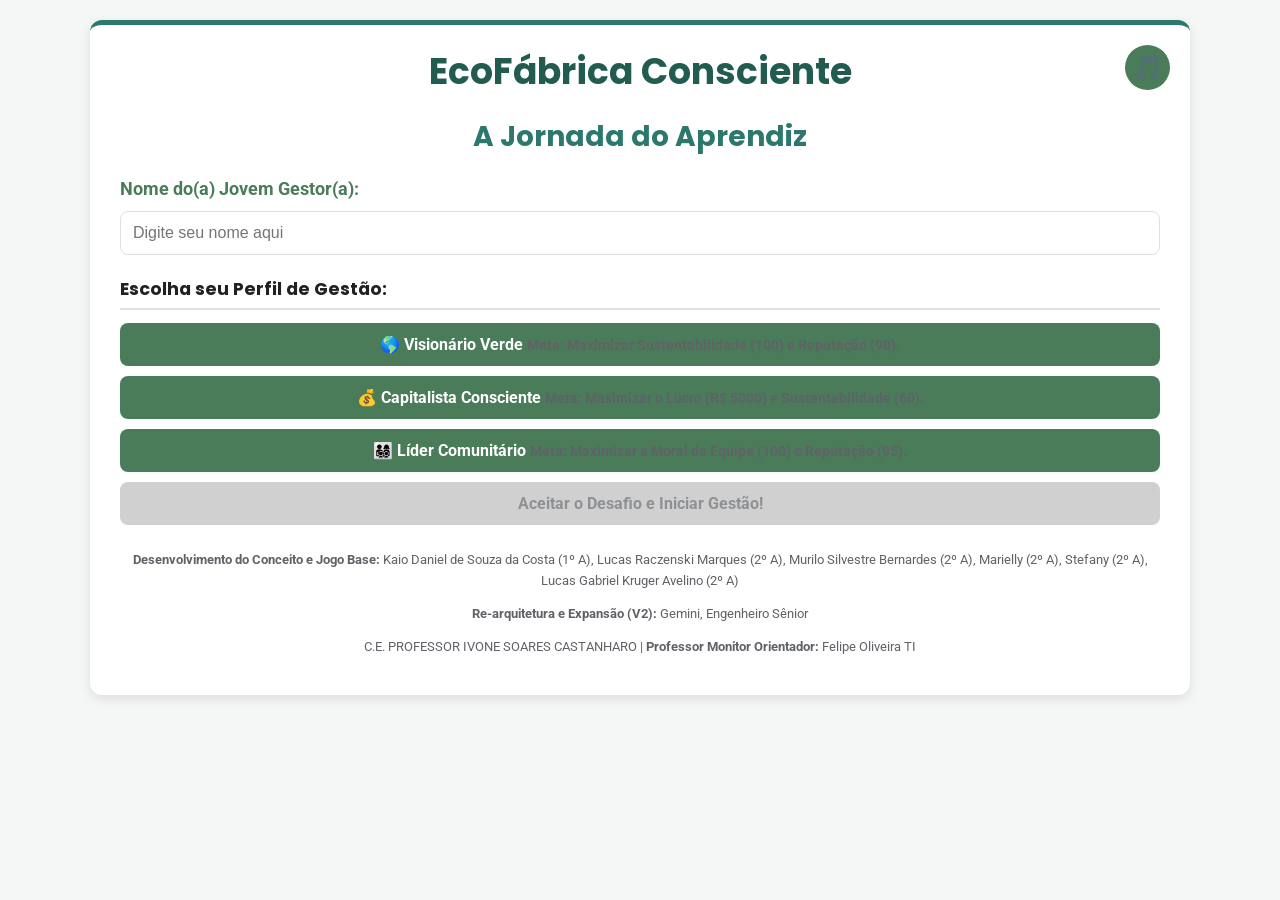
==== index.html @ dd172a84 "Update and rename kaiox.html to index.html" ====
<!DOCTYPE html>
<html lang="pt-BR">
<head>
    <meta charset="UTF-8">
    <meta name="viewport" content="width=device-width, initial-scale=1.0">
    <title>EcoFábrica Consciente - A Jornada do Aprendiz</title>
    
    <link href="https://fonts.googleapis.com/css2?family=Roboto:wght@400;700&family=Poppins:wght@600&display=swap" rel="stylesheet">

    <style>
        /* ==========================================================================
           VIRTUAL FILE: /css/core/_variables.css
           DESCRIÇÃO: Define todos os tokens de design (cores, fontes, etc.)
           ========================================================================== */
        :root {
            /* PROFESSOR SABIÁ: 
                Variáveis CSS (ou "Custom Properties") são nosso "painel de controle" de design.
                Se quisermos mudar o verde principal do site, mudamos APENAS aqui
                em '--color-primary' e... pronto! Mágica, não?
            */
            
            /* Paleta de Cores Principal */
            --color-primary-dark: #225c51;
            --color-primary: #2c786c;
            --color-primary-light: #4a7c59;
            --color-primary-extralight: #e8f5e9; /* Verde bem claro para fundos */

            /* Paleta de Feedback */
            --color-success: #4caf50;
            --color-warning: #ff9800;
            --color-danger: #f44336;
            --color-info: #2196f3;

            /* Paleta Neutra (Texto e Fundos) */
            --color-text-primary: #212121;
            --color-text-secondary: #5f6368;
            --color-text-light: #ffffff;
            --color-border: #e0e0e0;
            --color-disabled: #bdbdbd;
            --color-background-main: #f4f7f6; /* Fundo principal da página */
            --color-background-container: #ffffff; /* Fundo dos "cards" */
            --color-background-modal: rgba(0, 0, 0, 0.6);
            --color-background-mentor: #fffbeb; /* Fundo da caixa do Professor Sabiá */

            /* Tipografia */
            --font-family-body: 'Roboto', 'Segoe UI', Tahoma, Geneva, Verdana, sans-serif;
            --font-family-heading: 'Poppins', sans-serif;
            --font-size-base: 16px;
            --line-height-base: 1.6;

            /* Outras Variáveis */
            --border-radius-small: 4px;
            --border-radius-medium: 8px;
            --border-radius-large: 12px;
            --shadow-light: 0 2px 4px rgba(0,0,0,0.05);
            --shadow-medium: 0 4px 12px rgba(0,0,0,0.1);
            --shadow-heavy: 0 8px 24px rgba(0,0,0,0.15);
            --transition-speed: 0.2s ease-in-out;
        }

        /* ==========================================================================
           VIRTUAL FILE: /css/core/_reset.css
           DESCRIÇÃO: Normaliza os estilos padrões do navegador.
           ========================================================================== */
        *,
        *::before,
        *::after {
            box-sizing: border-box; 
            /* PROFESSOR SABIÁ: 
                'box-sizing: border-box' é OBRIGATÓRIO hoje em dia.
                Ele faz com que o 'padding' e a 'border' sejam incluídos
                na largura (width) e altura (height) total do elemento.
                Isso torna os cálculos de layout MIL VEZES mais fáceis.
            */
        }
        
        html {
            font-size: var(--font-size-base);
            scroll-behavior: smooth;
        }

        body {
            font-family: var(--font-family-body);
            line-height: var(--line-height-base);
            color: var(--color-text-primary);
            background-color: var(--color-background-main);
            margin: 0;
            padding: 20px;
            display: flex;
            flex-direction: column;
            align-items: center;
            min-height: 100vh;
        }

        /* ==========================================================================
           VIRTUAL FILE: /css/core/_typography.css
           DESCRIÇÃO: Estilos base de texto
           ========================================================================== */
        h1, h2, h3, h4, h5, h6 {
            font-family: var(--font-family-heading);
            color: var(--color-primary-dark);
            margin: 0 0 0.75em 0;
            line-height: 1.2;
        }
        h1 { font-size: 2.25rem; }
        h2 { font-size: 1.75rem; color: var(--color-primary); }
        h3 { font-size: 1.25rem; color: var(--color-primary-light); }
        h4 { 
            font-size: 1.1rem; 
            color: var(--color-text-primary);
            border-bottom: 2px solid var(--color-border);
            padding-bottom: 8px;
            margin-top: 24px;
            text-align: left;
        }
        
        p { margin: 0 0 1em 0; }
        a { color: var(--color-primary); text-decoration: none; }
        a:hover { text-decoration: underline; }
        small { font-size: 0.85em; color: var(--color-text-secondary); }

        /* ==========================================================================
           VIRTUAL FILE: /css/layout/_main.css
           DESCRIÇÃO: Estilos principais de layout (container, grid, etc.)
           ========================================================================== */
        
        /* Layout Principal do Jogo */
        .l-game-wrapper {
            background-color: var(--color-background-container);
            padding: 25px 30px;
            border-radius: var(--border-radius-large);
            box-shadow: var(--shadow-medium);
            width: 100%;
            max-width: 1100px;
            position: relative;
            border-top: 5px solid var(--color-primary);
        }

        /* Layout das colunas de Ações e P&D */
        .l-columns {
            display: grid;
            /* PROFESSOR SABIÁ: 
                'grid-template-columns: repeat(auto-fit, minmax(300px, 1fr))'
                Isso é CSS Grid moderno! Significa: crie colunas que
                tenham NO MÍNIMO 300px. Se couber mais de uma (auto-fit),
                distribua o espaço restante igualmente (1fr).
                Isso é responsividade automática!
            */
            grid-template-columns: repeat(auto-fit, minmax(300px, 1fr));
            gap: 30px;
            text-align: left;
            margin-top: 20px;
        }

        .l-credits-footer {
            margin-top: 25px;
            text-align: center;
            font-size: 0.8em;
            color: var(--color-text-secondary);
        }

        /* ==========================================================================
           VIRTUAL FILE: /css/components/_button.css
           DESCRIÇÃO: Estilos para TODOS os botões (Sistema de Design)
           ========================================================================== */
        /* COMENTÁRIO DO ENGENHEIRO:
            Usando uma abordagem BEM-like (Block__Element--Modifier)
            .c-btn  (Block)
            .c-btn--primary (Modifier)
            .c-btn--full-width (Modifier)
        */
        .c-btn {
            font-family: var(--font-family-body);
            font-weight: 700;
            font-size: 1rem;
            color: var(--color-text-light);
            background-color: var(--color-primary-light);
            border: none;
            padding: 12px 20px;
            margin: 5px;
            border-radius: var(--border-radius-medium);
            cursor: pointer;
            text-align: center;
            transition: all var(--transition-speed);
            display: inline-block;
        }

        .c-btn:hover:not(:disabled) {
            transform: translateY(-2px);
            box-shadow: var(--shadow-light);
        }

        .c-btn:active:not(:disabled) {
            transform: translateY(0);
        }

        .c-btn:disabled {
            background-color: var(--color-disabled) !important;
            color: var(--color-text-secondary);
            cursor: not-allowed;
            opacity: 0.7;
            transform: none;
            box-shadow: none;
        }
        
        /* Modificadores de Cor */
        .c-btn--start { background-color: var(--color-success); }
        .c-btn--next-month { background-color: var(--color-warning); color: var(--color-text-primary); }
        .c-btn--decision { background-color: var(--color-info); }
        .c-btn--research { background-color: #673ab7; } /* Roxo para P&D */
        .c-btn--event { background-color: var(--color-primary-dark); }
        .c-btn--profile { background-color: var(--color-primary-light); }
        .c-btn--profile.is-selected {
            background-color: var(--color-primary-dark);
            transform: scale(1.03);
            box-shadow: var(--shadow-medium);
        }

        /* Modificadores de Layout */
        .c-btn--full-width {
            display: block;
            width: 100%;
            margin: 10px 0;
        }
        
        .c-btn--action {
            display: block;
            width: 100%;
            margin: 8px 0;
            text-align: left;
            padding-left: 15px;
        }
        .c-btn--action small {
            display: block;
            font-weight: 400;
            opacity: 0.9;
            color: var(--color-text-light);
        }
        .c-btn--action .cost { color: var(--color-warning); font-weight: 700; }
        .c-btn--action .rp { color: #d1c4e9; font-weight: 700; } /* Roxo claro */
        
        .c-btn--audio-toggle {
            position: absolute;
            top: 15px;
            right: 15px;
            width: 45px;
            height: 45px;
            font-size: 1.5em;
            padding: 0;
            line-height: 1;
            border-radius: 50%;
            background-color: var(--color-primary-light);
            z-index: 10;
        }

        /* ==========================================================================
           VIRTUAL FILE: /css/components/_stats-grid.css
           DESCRIÇÃO: O painel principal de estatísticas do jogo
           ========================================================================== */
        .c-stats-grid {
            display: grid;
            /* PROFESSOR SABIÁ: 
                'minmax(180px, 1fr)' é ótimo!
                Estamos dizendo: "Cada item deve ter no mínimo 180px,
                mas se houver espaço sobrando (1fr), pode crescer para preenchê-lo."
                Novamente, CSS Grid fazendo mágica na responsividade.
            */
            grid-template-columns: repeat(auto-fit, minmax(180px, 1fr));
            gap: 12px;
            margin-bottom: 20px;
            padding: 15px;
            background-color: var(--color-primary-extralight);
            border-radius: var(--border-radius-medium);
        }

        .c-stats-grid__item {
            padding: 12px;
            background-color: var(--color-background-container);
            border-radius: var(--border-radius-small);
            font-size: 0.95em;
            border: 1px solid var(--color-border);
            text-align: left;
            box-shadow: var(--shadow-light);
        }

        .c-stats-grid__label {
            display: block;
            font-size: 0.85em;
            color: var(--color-text-secondary);
            margin-bottom: 4px;
        }
        
        .c-stats-grid__value {
            font-weight: 700;
            color: var(--color-primary-dark);
            font-size: 1.25em;
        }

        /* Modificadores de cor para valores específicos */
        .c-stats-grid__value--budget { color: var(--color-success); }
        .c-stats-grid__value--waste { color: var(--color-danger); }
        .c-stats-grid__value--morale { color: var(--color-info); }
        .c-stats-grid__value--reputation { color: var(--color-primary-light); }


        /* ==========================================================================
           VIRTUAL FILE: /css/components/_log.css
           DESCRIÇÃO: O log de eventos do jogo
           ========================================================================== */
        .c-game-log {
            margin-top: 20px;
            padding: 15px;
            background-color: #fdfdfd;
            border: 1px solid var(--color-border);
            border-radius: var(--border-radius-medium);
            text-align: left;
            height: 200px; /* Altura aumentada */
            overflow-y: auto;
            font-size: 0.9em;
            box-shadow: inset 0 2px 4px rgba(0,0,0,0.05);
        }

        .c-game-log__entry {
            margin: 0 0 8px 0;
            padding: 8px;
            border-bottom: 1px dashed var(--color-border);
        }
        .c-game-log__entry:first-child { 
            animation: fadeIn 0.5s ease;
        }
        .c-game-log__entry:last-child { 
            border-bottom: none; 
        }

        /* Modificadores de tipo de log */
        .c-game-log__entry--good { color: var(--color-success); }
        .c-game-log__entry--bad { color: var(--color-danger); }
        .c-game-log__entry--neutral { color: var(--color-info); }
        .c-game-log__entry--sabia { 
            font-style: italic; 
            color: var(--color-primary-dark);
            background-color: var(--color-primary-extralight);
            border-radius: var(--border-radius-small);
        }
        .c-game-log__entry--sabia strong { color: var(--color-primary); }

        @keyframes fadeIn {
            from { opacity: 0; transform: translateY(-10px); }
            to { opacity: 1; transform: translateY(0); }
        }

        /* ==========================================================================
           VIRTUAL FILE: /css/components/_forms.css
           DESCRIÇÃO: Estilos para inputs e labels
           ========================================================================== */
        .c-form-group {
            margin-bottom: 20px;
            text-align: left;
        }

        .c-form-group label {
            display: block;
            margin-bottom: 8px;
            font-weight: 700;
            color: var(--color-primary-light);
            font-size: 1.1em;
        }

        .c-form-group input[type="text"] {
            padding: 12px;
            width: 100%;
            border: 1px solid var(--color-border);
            border-radius: var(--border-radius-medium);
            font-size: 1rem;
            transition: border-color var(--transition-speed), box-shadow var(--transition-speed);
        }
        
        .c-form-group input[type="text"]:focus {
            outline: none;
            border-color: var(--color-primary);
            box-shadow: 0 0 0 3px var(--color-primary-extralight);
        }

        /* ==========================================================================
           VIRTUAL FILE: /css/components/_modal.css
           DESCRIÇÃO: Estilos para pop-ups (Relatório, Eventos, Professor)
           ========================================================================== */
        .c-modal {
            display: none; /* Controlado por JS */
            position: fixed;
            z-index: 1000;
            left: 0;
            top: 0;
            width: 100%;
            height: 100%;
            overflow: auto;
            background-color: var(--color-background-modal);
            animation: fadeIn 0.3s;
        }

        .c-modal__content {
            background-color: var(--color-background-container);
            margin: 10% auto;
            padding: 30px;
            border: 1px solid var(--color-border);
            width: 90%;
            max-width: 700px;
            border-radius: var(--border-radius-large);
            box-shadow: var(--shadow-heavy);
            position: relative;
            animation: slideIn 0.4s;
        }

        .c-modal__close-btn {
            color: var(--color-text-secondary);
            float: right;
            font-size: 28px;
            font-weight: bold;
            cursor: pointer;
            transition: color var(--transition-speed);
        }
        .c-modal__close-btn:hover,
        .c-modal__close-btn:focus {
            color: var(--color-text-primary);
            text-decoration: none;
            outline: none;
        }
        
        /* Modificador para o modal do Professor */
        .c-modal__content--sabia {
            border-top: 5px solid var(--color-warning);
        }
        
        .c-modal__content--sabia h2 {
            color: var(--color-warning);
        }
        
        .c-modal__content--event {
            border-top: 5px solid var(--color-danger);
        }
        
        .c-modal__content--event h2 {
            color: var(--color-danger);
        }

        @keyframes slideIn {
            from { opacity: 0; transform: translateY(-50px); }
            to { opacity: 1; transform: translateY(0); }
        }

        /* ==========================================================================
           VIRTUAL FILE: /css/components/_chart.css
           DESCRIÇÃO: Estilos para o gráfico de barras do relatório
           ========================================================================== */
        .c-chart-container {
            display: flex;
            justify-content: space-around;
            align-items: flex-end;
            height: 250px;
            border-bottom: 2px solid var(--color-text-primary);
            padding: 10px;
            box-sizing: border-box;
            margin-top: 20px;
        }
        
        .c-chart-bar-wrapper {
            height: 100%;
            display: flex;
            flex-direction: column;
            justify-content: flex-end;
            align-items: center;
            margin: 0 5px;
            flex-grow: 1;
            text-align: center;
        }

        .c-chart-bar {
            width: 100%;
            max-width: 40px; /* Largura máxima da barra */
            text-align: center;
            color: var(--color-text-light);
            font-size: 0.9em;
            position: relative;
            transition: height 0.5s ease-out;
            display: flex;
            justify-content: center;
            align-items: flex-end;
            padding-bottom: 5px;
            box-sizing: border-box;
            border-radius: var(--border-radius-small) var(--border-radius-small) 0 0;
        }

        .c-chart-bar__value {
            font-weight: bold;
            background: rgba(0,0,0,0.2);
            padding: 1px 3px;
            border-radius: var(--border-radius-small);
        }

        .c-chart-bar__label {
            margin-top: 8px;
            color: var(--color-text-primary);
            font-size: 0.85em;
            font-weight: 700;
        }

        .c-chart-bar--budget { background-color: var(--color-success); }
        .c-chart-bar--sustainability { background-color: var(--color-primary); }
        .c-chart-bar--waste { background-color: var(--color-danger); }

        /* ==========================================================================
           VIRTUAL FILE: /css/components/_professor-sabia.css
           DESCRIÇÃO: Estilos para a UI do Professor Sabiá
           ========================================================================== */
        .c-sabia-mentor {
            padding: 15px;
            margin-top: 20px;
            background-color: var(--color-background-mentor);
            border: 1px solid var(--color-warning);
            border-radius: var(--border-radius-medium);
            text-align: left;
            display: flex;
            align-items: center;
            gap: 15px;
            box-shadow: var(--shadow-light);
        }

        .c-sabia-mentor__icon {
            font-size: 2.5em;
            flex-shrink: 0;
        }

        .c-sabia-mentor__content h4 {
            margin: 0 0 5px 0;
            color: var(--color-warning);
            border-bottom: none;
            font-size: 1.1em;
        }

        .c-sabia-mentor__content p {
            margin: 0;
            font-size: 0.95em;
            color: var(--color-text-secondary);
        }

        /* ==========================================================================
           VIRTUAL FILE: /css/layout/_responsive.css
           DESCRIÇÃO: Media Queries para responsividade
           ========================================================================== */
        @media (max-width: 768px) {
            body { padding: 10px; }
            .l-game-wrapper { padding: 15px; }
            
            h1 { font-size: 1.8rem; }
            h2 { font-size: 1.5rem; }

            .l-columns {
                grid-template-columns: 1fr; /* Força uma coluna única */
            }

            .c-stats-grid {
                grid-template-columns: 1fr 1fr; /* Força duas colunas */
            }

            .c-modal__content {
                width: 95%;
                margin: 15% auto;
                padding: 20px;
            }

            .c-sabia-mentor {
                flex-direction: column;
                text-align: center;
            }
        }

        @media (max-width: 480px) {
            .c-stats-grid {
                grid-template-columns: 1fr; /* Força uma coluna única em telas muito pequenas */
            }
            .c-chart-bar__value { font-size: 0.7em; }
            .c-chart-bar__label { font-size: 0.7em; }
        }

        /* ==========================================================================
           VIRTUAL FILE: /css/utils/_helpers.css
           DESCRIÇÃO: Classes utilitárias (ex: esconder/mostrar)
           ========================================================================== */
        .u-hidden {
            display: none !important;
        }
        
        .u-text-danger { color: var(--color-danger); }
        .u-text-success { color: var(--color-success); }
        .u-text-center { text-align: center; }

    </style>
</head>
<body>
    <audio id="background-music" src="https://www.chosic.com/wp-content/uploads/2021/04/And-So-It-Begins-Inspired-By-Crush-Sometimes.mp3" loop></audio>

    <main class="l-game-wrapper">
        <header class="l-game-header">
            <button id="music-toggle" class="c-btn c-btn--audio-toggle" aria-label="Ativar ou desativar música">🎵</button>
            <h1 class="u-text-center">EcoFábrica Consciente</h1>
            <h2 id="game-header" class="u-text-center">A Jornada do Aprendiz</h2>
        </header>
        
        <section id="start-screen">
            <div class="c-form-group">
                <label for="player-name-input">Nome do(a) Jovem Gestor(a):</label>
                <input type="text" id="player-name-input" placeholder="Digite seu nome aqui">
            </div>
            
            <div id="profile-selection">
                <h4>Escolha seu Perfil de Gestão:</h4>
                <button class="c-btn c-btn--profile c-btn--full-width" data-profile="visionario">
                    <strong>🌎 Visionário Verde</strong>
                    <small>Meta: Maximizar Sustentabilidade (100) e Reputação (90).</small>
                </button>
                <button class="c-btn c-btn--profile c-btn--full-width" data-profile="capitalista">
                    <strong>💰 Capitalista Consciente</strong>
                    <small>Meta: Maximizar o Lucro (R$ 5000) e Sustentabilidade (60).</small>
                </button>
                <button class="c-btn c-btn--profile c-btn--full-width" data-profile="lider">
                    <strong>👨‍👩‍👧‍👦 Líder Comunitário</strong>
                    <small>Meta: Maximizar a Moral da Equipe (100) e Reputação (95).</small>
                </button>
            </div>
            <button id="start-button" class="c-btn c-btn--start c-btn--full-width" disabled>Aceitar o Desafio e Iniciar Gestão!</button>
        </section>

        <section id="game-screen" class="u-hidden">
            <div id="stats-grid" class="c-stats-grid"></div>

            <aside id="sabia-mentor-ui" class="c-sabia-mentor">
                <div class="c-sabia-mentor__icon">🦉</div>
                <div class="c-sabia-mentor__content">
                    <h4 id="sabia-tip-title">Dica do Professor Sabiá</h4>
                    <p id="sabia-tip-text">Bem-vindo(a)! Preste atenção nas suas métricas. O equilíbrio é a chave!</p>
                </div>
            </aside>
            
            <div class="l-columns">
                <div id="decisions-column">
                    <h4>Tomada de Decisão (Ações)</h4>
                    </div>
                <div id="research-column">
                    <h4>Pesquisa & Desenvolvimento (P&D)</h4>
                    </div>
            </div>

            <div style="margin-top: 30px; text-align: center;">
                <button id="show-report-button" class="c-btn">Ver Relatório de Desempenho</button>
                <button id="next-month-button" class="c-btn c-btn--next-month c-btn--full-width">Avançar para Próximo Mês</button>
            </div>

            <h4>Log de Eventos</h4>
            <div id="game-log" class="c-game-log"></div>
        </section>

        <section id="end-screen" class="u-hidden u-text-center">
            <h2>Fim do Ciclo de Gestão!</h2>
            <p>Confira o desempenho final da sua ECOFÁBRICA CONSCIENTE:</p>
            <div id="final-stats-grid" class="c-stats-grid"></div>
            <p id="final-message" style="font-size: 1.2em; font-weight: bold;"></p>
            <button id="restart-button" class="c-btn c-btn--start c-btn--full-width">Iniciar Nova Gestão (Recarregar)</button>
        </section>

        <footer class="l-credits-footer">
            <p><strong>Desenvolvimento do Conceito e Jogo Base:</strong> Kaio Daniel de Souza da Costa (1º A), Lucas Raczenski Marques (2º A), Murilo Silvestre Bernardes (2º A), Marielly (2º A), Stefany (2º A), Lucas Gabriel Kruger Avelino (2º A)</p>
            <p><strong>Re-arquitetura e Expansão (V2):</strong> Gemini, Engenheiro Sênior</p>
            <p>C.E. PROFESSOR IVONE SOARES CASTANHARO | <strong>Professor Monitor Orientador:</strong> Felipe Oliveira TI</p>
        </footer>
    </main>

    <div id="report-modal" class="c-modal" role="dialog" aria-modal="true" aria-labelledby="report-modal-title">
        <div class="c-modal__content">
            <span class="c-modal__close-btn" data-modal-id="report-modal">&times;</span>
            <h2 id="report-modal-title">Relatório de Desempenho</h2>
            <p>Evolução mensal das suas principais métricas:</p>
            <div id="chart-container" class="c-chart-container">
                </div>
            <div style="display: flex; justify-content: space-around; margin-top: 10px; font-size: 0.9em;">
                <span><span style="color:var(--color-success)">■</span> Orçamento</span>
                <span><span style="color:var(--color-primary)">■</span> Sustentabilidade</span>
                <span><span style="color:var(--color-danger)">■</span> Desperdício</span>
            </div>
        </div>
    </div>
    
    <div id="event-modal" class="c-modal" role="dialog" aria-modal="true" aria-labelledby="event-modal-title">
        <div class="c-modal__content c-modal__content--event">
            <span class="c-modal__close-btn u-hidden">&times;</span> <h2 id="event-modal-title">Acontecimento!</h2>
            <p id="event-modal-message">Uma situação inesperada ocorreu!</p>
            <div id="event-modal-choices">
                </div>
        </div>
    </div>
    
    <div id="sabia-quiz-modal" class="c-modal" role="dialog" aria-modal="true" aria-labelledby="sabia-quiz-title">
        <div class="c-modal__content c-modal__content--sabia">
            <span class="c-modal__close-btn" data-modal-id="sabia-quiz-modal">&times;</span>
            <h2 id="sabia-quiz-title">🦉 Pergunta do Professor Sabiá!</h2>
            <p>Vamos testar seu conhecimento de código, jovem aprendiz!</p>
            <p id="sabia-quiz-question" style="font-weight: 700; font-size: 1.1em;"></p>
            <div id="sabia-quiz-choices">
                </div>
            <p id="sabia-quiz-feedback" style="margin-top: 15px;"></p>
        </div>
    </div>


    <script>
    /*
    PROFESSOR SABIÁ: 
    
    Olá, aprendiz! Bem-vindo ao "código-fonte"!
    
    Tudo no JavaScript moderno começa com 'document.addEventListener("DOMContentLoaded", ...)'.
    
    Isso diz ao navegador: "Ei, não execute NENHUM JavaScript
    até que todo o HTML da página esteja carregado e pronto."
    
    É a nossa "luz verde" para começar o jogo!
    */
    document.addEventListener("DOMContentLoaded", () => {

        /* ==========================================================================
           VIRTUAL FILE: /js/utils/helpers.js
           DESCRIÇÃO: Funções utilitárias puras e reutilizáveis.
           ========================================================================== */
        const Helpers = {
            /**
             * Formata um número como moeda BRL (Real)
             * @param {number} value - O número a ser formatado
             * @returns {string} - Ex: "R$ 1.500,00"
             */
            formatCurrency: (value) => {
                // PROFESSOR SABIÁ: 'Intl.NumberFormat' é a forma moderna e correta
                // de formatar números (moedas, datas, etc.) em QUALQUER língua!
                // Chega de 'toFixed(2)' e gambiarras com strings.
                return new Intl.NumberFormat('pt-BR', {
                    style: 'currency',
                    currency: 'BRL',
                    minimumFractionDigits: 0,
                    maximumFractionDigits: 0,
                }).format(value || 0);
            },

            /**
             * Limita um número a um intervalo (mínimo e máximo)
             * @param {number} value - O valor
             * @param {number} min - O limite mínimo
             * @param {number} max - O limite máximo
             * @returns {number}
             */
            clamp: (value, min, max) => {
                // PROFESSOR SABIÁ: Uma função "clamp" (trava) é super útil em jogos
                // para garantir que a 'Moral' não passe de 100 ou o 'Orçamento'
                // não fique abaixo de 0 (a menos que você queira).
                return Math.max(min, Math.min(value, max));
            },
            
            /**
             * Pega um item aleatório de um array
             * @param {Array<any>} arr - O array
             * @returns {any} - Um item aleatório
             */
            getRandomItem: (arr) => {
                if (!arr || arr.length === 0) return null;
                return arr[Math.floor(Math.random() * arr.length)];
            }
        };


        /* ==========================================================================
           VIRTUAL FILE: /js/config/SabiaData.js
           DESCRIÇÃO: A "Inteligência" do Professor Sabiá.
                      Base de conhecimento GIGANTE sobre código e o jogo.
           ========================================================================== */
        const SABIA_KNOWLEDGE_BASE = {
            // Dicas contextuais sobre o JOGO
            gameTips: [
                { 
                    condition: (s) => s.budget < 500,
                    tip: "Seu orçamento está perigosamente baixo! Evite gastos grandes e foque em ações que gerem receita ou reduzam custos, como 'Otimizar Logística'." 
                },
                { 
                    condition: (s) => s.waste > 60,
                    tip: "O nível de desperdício está altíssimo! Isso gera custos e afeta sua reputação. Invista em 'Reciclagem Básica' ou 'Treinamento de Eficiência' urgente!" 
                },
                { 
                    condition: (s) => s.morale < 40,
                    tip: "A moral da equipe está em queda. Funcionários infelizes produzem menos e podem sair. Considere 'Melhorar refeitório' ou 'Capacitar Equipe'." 
                },
                { 
                    condition: (s) => s.sustainability < 20,
                    tip: "Sua operação não é nada sustentável. A fiscalização pode bater na sua porta. 'Investir em Energia Solar' é caro, mas resolve isso a longo prazo."
                },
                { 
                    condition: (s) => s.researchPoints > 15,
                    tip: "Você acumulou muitos Pontos de P&D! Não os deixe parados. Pesquise novas tecnologias para desbloquear ações mais poderosas."
                },
                { 
                    condition: (s) => s.currentMonth === 1,
                    tip: "Primeiro mês! Analise seu perfil de gestor. Se você é 'Visionário Verde', sua prioridade é Sustentabilidade, não apenas lucro." 
                },
                { 
                    condition: (s) => s.currentMonth === 6,
                    tip: "Estamos no meio do ano. É um bom momento para checar o Relatório de Desempenho e ver sua evolução. Ajuste sua estratégia!" 
                },
                {
                    condition: (s) => s.currentMonth === 11,
                    tip: "Reta final! Se você está longe da sua meta, talvez precise de uma ação de 'alto risco, alta recompensa'. Boa sorte!"
                }
            ],
            
            // Perguntas do Quiz sobre CÓDIGO (HTML, CSS, JS)
            quizQuestions: [
                {
                    area: "HTML",
                    question: "Qual tag HTML é usada para o *conteúdo principal* de uma página, ajudando na semântica e acessibilidade?",
                    options: ["<div class='main'>", "<main>", "<content>", "<body-content>"],
                    answer: "<main>",
                    explanation: "<main> é a tag semântica correta. Leitores de tela usam ela para pular direto ao conteúdo principal."
                },
                {
                    area: "HTML",
                    question: "Para que serve o atributo 'for' em uma tag <label>?",
                    options: ["Para criar um loop 'for'", "Para conectar o label a um 'id' de um <input>", "Para definir a fonte do texto", "Para uso em formulários de 'for'necedores"],
                    answer: "Para conectar o label a um 'id' de um <input>",
                    explanation: "O 'for' no <label> é vinculado ao 'id' do <input>, melhorando a acessibilidade e a usabilidade (clicar no label foca o input)."
                },
                {
                    area: "HTML",
                    question: "O que significa o atributo 'data-profile' que usamos nos botões de perfil?",
                    options: ["Define o CSS do perfil", "É um atributo de dados ('data attribute') para guardar informações customizadas", "É um link para o perfil do usuário", "Não tem função, é apenas um comentário"],
                    answer: "É um atributo de dados ('data attribute') para guardar informações customizadas",
                    explanation: "Data attributes (começam com 'data-') são uma forma padrão de armazenar dados no HTML para serem lidos pelo JavaScript."
                },
                {
                    area: "CSS",
                    question: "O que 'box-sizing: border-box;' faz?",
                    options: ["Coloca uma borda em todas as caixas", "Calcula o tamanho da caixa incluindo padding e border na largura/altura total", "Calcula o tamanho da caixa somando padding e border à largura/altura", "Centraliza a caixa na página"],
                    answer: "Calcula o tamanho da caixa incluindo padding e border na largura/altura total",
                    explanation: "Por padrão, 'width' + 'padding' + 'border' = largura real. Com 'border-box', 'width' = largura real (incluindo padding/border). Isso facilita layouts!"
                },
                {
                    area: "CSS",
                    question: "Qual a *vantagem* de usar Variáveis CSS (ex: '--color-primary')?",
                    options: ["Deixa o CSS mais rápido", "É a única forma de usar cores", "Permite mudar um valor (ex: uma cor) em um só lugar e atualizar o site inteiro", "Funciona em navegadores antigos como o IE6"],
                    answer: "Permite mudar um valor (ex: uma cor) em um só lugar e atualizar o site inteiro",
                    explanation: "Variáveis centralizam seus valores de design ('tokens'). Mude a variável '--color-primary' e todos os elementos que a usam mudam instantaneamente."
                },
                {
                    area: "CSS",
                    question: "No CSS Grid, o que 'repeat(auto-fit, minmax(200px, 1fr))' significa?",
                    options: ["Cria 200 colunas", "Repete o layout 1 vez", "Cria colunas de 200px que não crescem", "Cria o máximo de colunas que couberem, com no mínimo 200px, e distribui o espaço extra (1fr)"],
                    answer: "Cria o máximo de colunas que couberem, com no mínimo 200px, e distribui o espaço extra (1fr)",
                    explanation: "É uma das regras mais poderosas do CSS Grid para criar layouts responsivos automaticamente, sem precisar de media queries!"
                },
                {
                    area: "JS",
                    question: "O que o 'document.addEventListener(\"DOMContentLoaded\", ...)' faz?",
                    options: ["Inicia o download do HTML", "Espera o DOM (HTML) estar totalmente carregado antes de rodar o JS", "Carrega as fontes do documento", "Cria um evento de clique"],
                    answer: "Espera o DOM (HTML) estar totalmente carregado antes de rodar o JS",
                    explanation: "Isso previne erros! Se o JS rodar antes do HTML, ele pode tentar achar um botão (ex: 'start-button') que *ainda não existe* e quebrar."
                },
                {
                    area: "JS",
                    question: "Qual a diferença entre 'let' e 'const'?",
                    options: ["'let' é para números, 'const' é para texto", "'let' pode ter seu valor reatribuído, 'const' não pode", "'const' é mais rápido que 'let'", "Não há diferença, são a mesma coisa"],
                    answer: "'let' pode ter seu valor reatribuído, 'const' não pode",
                    explanation: "'const' (constante) cria uma variável que não pode ser reatribuída. 'let' cria uma variável que pode. Regra de ouro: use 'const' sempre, a menos que você *precise* mudar o valor, aí use 'let'."
                },
                {
                    area: "JS",
                    question: "Para que serve a 'Intl.NumberFormat('pt-BR', ...)' que usamos?",
                    options: ["Para formatar números internacionais", "Para formatar números e moedas no padrão correto de uma língua (ex: R$ 1.234,56)", "Para traduzir a página", "Para calcular impostos"],
                    answer: "Para formatar números e moedas no padrão correto de uma língua (ex: R$ 1.234,56)",
                    explanation: "'Intl' (Internationalization) é a API nativa do JS para lidar com formatos de data, hora e números em diferentes locais do mundo."
                },
                {
                    area: "JS",
                    question: "O que é uma 'Classe' (como 'class Game' que usamos)?",
                    options: ["Um arquivo de CSS", "Uma 'planta' ou 'molde' para criar objetos com as mesmas propriedades e métodos", "Uma função que roda sozinha", "Um tipo de comentário"],
                    answer: "Uma 'planta' ou 'molde' para criar objetos com as mesmas propriedades e métodos",
                    explanation: "A 'class Game' é o molde. Quando fazemos 'new Game()', criamos um *objeto* (uma 'instância') daquele molde, que já vem com 'state', 'ui', 'sabia', e os métodos 'advanceMonth()', etc."
                },
                {
                    area: "JS",
                    question: "Por que separamos o código em classes como 'Game', 'State' e 'UI'?",
                    options: ["Porque é obrigatório pelo navegador", "Para o código ficar mais longo", "Chama-se 'Separação de Preocupações' (SoC). Cada classe tem UMA responsabilidade, facilitando a manutenção.", "Para confundir quem está lendo"],
                    answer: "Chama-se 'Separação de Preocupações' (SoC). Cada classe tem UMA responsabilidade, facilitando a manutenção.",
                    explanation: "A 'UI' só mexe no HTML. A 'State' só guarda dados. O 'Game' orquestra tudo. Se o layout quebrar, mexemos só na 'UI'. Se o cálculo de lucro estiver errado, mexemos só na 'State'. Isso é arquitetura sólida!"
                }
            ]
        };


        /* ==========================================================================
           VIRTUAL FILE: /js/config/GameData.js
           DESCRIÇÃO: A definição de TODO o conteúdo do jogo.
                      Expandido massivamente para criar profundidade.
           ========================================================================== */
        const GAME_DATA = {
            totalMonths: 12,
            
            // Estado inicial base
            initialState: {
                budget: 1500,           // 💰 Orçamento
                production: 50,         // 🏭 Produção/mês
                waste: 40,              // 🗑️ Desperdício/mês
                sustainability: 20,     // 🌎 Sustentabilidade (0-100)
                morale: 60,             // 😊 Moral Equipe (0-100)
                reputation: 30,         // 📈 Reputação (0-100)
                researchPoints: 5,      // 🔬 Pontos P&D
                land: 10,               // 🌳 Área Agrícola (hectares)
                marketPriceModifier: 1.0, // 💲 Modificador de preço
            },
            
            // Nomes de exibição para as estatísticas
            statDisplayNames: {
                budget: "Orçamento",
                production: "Produção/mês",
                waste: "Desperdício/mês",
                sustainability: "Sustentabilidade",
                morale: "Moral da Equipe",
                reputation: "Reputação",
                researchPoints: "Pontos P&D",
                land: "Área Agrícola (ha)",
                marketPriceModifier: "Preço de Mercado"
            },
            
            // Perfis de Gestão e Condições de Vitória
            profiles: {
                visionario: {
                    name: "Visionário Verde 🌎",
                    description: "Sua gestão foi um exemplo para o Paraná! Você provou que é possível prosperar cuidando do planeta.",
                    winCondition: (s) => s.sustainability >= 100 && s.reputation >= 90,
                    getWinMessage: (s) => `PARABÉNS! Você atingiu ${s.sustainability} de Sustentabilidade e ${s.reputation} de Reputação!`
                },
                capitalista: {
                    name: "Capitalista Consciente 💰",
                    description: "Resultados financeiros impressionantes! Você soube aliar lucro com responsabilidade.",
                    winCondition: (s) => s.budget >= 5000 && s.sustainability >= 60,
                    getWinMessage: (s) => `PARABÉNS! Você atingiu ${Helpers.formatCurrency(s.budget)} em caixa e ${s.sustainability} de Sustentabilidade!`
                },
                lider: {
                    name: "Líder Comunitário 👨‍👩‍👧‍👦",
                    description: "Sua fábrica é o orgulho da comunidade! Sua gestão focada em pessoas e reputação criou um ambiente exemplar.",
                    winCondition: (s) => s.morale >= 100 && s.reputation >= 95,
                    getWinMessage: (s) => `PARABÉNS! Você atingiu ${s.morale} de Moral e ${s.reputation} de Reputação!`
                }
            },
            
            // Árvore de Pesquisa (P&D) - Agora com Tiers e Dependências
            researchTree: {
                // Tier 1: Pesquisas Básicas
                t1_basic_recycling: {
                    id: 't1_basic_recycling',
                    label: "P&D: Reciclagem Básica",
                    costRP: 5,
                    description: "Estuda métodos simples de separação e reuso de resíduos.",
                    effects: { sustainability: 5 },
                    unlocksActions: ['action_implement_basic_recycling'],
                    requiredTech: []
                },
                t1_efficiency_studies: {
                    id: 't1_efficiency_studies',
                    label: "P&D: Estudos de Eficiência",
                    costRP: 5,
                    description: "Analisa o fluxo de trabalho para reduzir desperdício de tempo e material.",
                    effects: { production: 5 },
                    unlocksActions: ['action_team_training_efficiency'],
                    requiredTech: []
                },
                t1_local_marketing: {
                    id: 't1_local_marketing',
                    label: "P&D: Marketing Comunitário",
                    costRP: 3,
                    description: "Entende como melhorar a imagem da fábrica na comunidade local.",
                    effects: { reputation: 5 },
                    unlocksActions: ['action_sponsor_local_team', 'action_community_open_day'],
                    requiredTech: []
                },
                
                // Tier 2: Pesquisas Intermediárias
                t2_water_optimization: {
                    id: 't2_water_optimization',
                    label: "P&D: Otimização de Água",
                    costRP: 10,
                    description: "Pesquisa sobre reuso de água e sistemas de irrigação eficientes.",
                    effects: { sustainability: 5 },
                    unlocksActions: ['action_install_water_reuse_system'],
                    requiredTech: ['t1_basic_recycling'] // Precisa de reciclagem básica primeiro
                },
                t2_green_energy: {
                    id: 't2_green_energy',
                    label: "P&D: Estudo de Energia Limpa",
                    costRP: 12,
                    description: "Analisa a viabilidade de painéis solares e outras fontes limpas.",
                    effects: {},
                    unlocksActions: ['action_install_solar_panels'],
                    requiredTech: ['t1_efficiency_studies']
                },
                t2_hr_development: {
                    id: 't2_hr_development',
                    label: "P&D: Desenvolvimento de RH",
                    costRP: 8,
                    description: "Estuda políticas de bônus, saúde e bem-estar para a equipe.",
                    effects: { morale: 5 },
                    unlocksActions: ['action_profit_sharing_plan', 'action_health_plan'],
                    requiredTech: ['t1_local_marketing']
                },

                // Tier 3: Pesquisas Avançadas
                t3_advanced_recycling: {
                    id: 't3_advanced_recycling',
                    label: "P&D: Reciclagem Avançada",
                    costRP: 20,
                    description: "Desenvolve tecnologia para 'lixo zero', transformando 100% do resíduo.",
                    effects: { sustainability: 10 },
                    unlocksActions: ['action_zero_waste_plant'],
                    requiredTech: ['t2_water_optimization']
                },
                t3_automation: {
                    id: 't3_automation',
                    label: "P&D: Automação de Linha",
                    costRP: 25,
                    description: "Implementa robôs para acelerar a produção (cuidado com a moral!).",
                    effects: { production: 10 },
                    unlocksActions: ['action_automate_production_line'],
                    requiredTech: ['t2_green_energy']
                },
                t3_brand_strategy: {
                    id: 't3_brand_strategy',
                    label: "P&D: Estratégia de Marca",
                    costRP: 15,
                    description: "Cria uma marca forte e reconhecida nacionalmente.",
                    effects: { reputation: 10 },
                    unlocksActions: ['action_national_marketing_campaign'],
                    requiredTech: ['t2_hr_development']
                }
            },
            
            // Ações de Gestão (Desbloqueadas por P&D ou padrão)
            actions: {
                // Ações Iniciais (Disponíveis no começo)
                action_improve_breakroom: {
                    id: 'action_improve_breakroom',
                    label: "Melhorar Refeitório",
                    cost: 150,
                    description: "Café de melhor qualidade e um espaço mais confortável. Aumenta a moral.",
                    effects: { morale: 10, waste: 1 },
                    requiredTech: []
                },
                action_optimize_logistics: {
                    id: 'action_optimize_logistics',
                    label: "Otimizar Logística",
                    cost: 200,
                    description: "Revisar rotas de entrega para economizar combustível e tempo.",
                    effects: { budget: 50, sustainability: 5 }, // +50/mês (simulado no cálculo de renda)
                    isMonthlyEffect: true, // Indica que o efeito é recorrente
                    monthlyEffects: { budget_income: 50 }
                },
                action_buy_more_land: {
                    id: 'action_buy_more_land',
                    label: "Comprar Mais Terra (5ha)",
                    cost: 300,
                    description: "Expande a área agrícola, aumentando o potencial de produção.",
                    effects: { land: 5, production: 5, waste: 2 },
                    requiredTech: []
                },
                action_protect_from_frost: {
                    id: 'action_protect_from_frost',
                    label: "Instalar Estufas Protetoras",
                    cost: 400,
                    description: "Protege a plantação de geadas, reduzindo perdas.",
                    effects: { sustainability: 5 },
                    unlocksFlag: 'frostProtection', // Flag para evento
                    requiredTech: []
                },

                // Ações TIER 1 (Desbloqueadas por P&D T1)
                action_implement_basic_recycling: {
                    id: 'action_implement_basic_recycling',
                    label: "Implementar Reciclagem Básica",
                    cost: 300,
                    description: "Instala lixeiras de separação e processos de reuso.",
                    effects: { waste: -15, sustainability: 15, morale: 5 },
                    requiredTech: ['t1_basic_recycling']
                },
                action_team_training_efficiency: {
                    id: 'action_team_training_efficiency',
                    label: "Capacitar Equipe (Eficiência)",
                    cost: 250,
                    description: "Treinamento para reduzir desperdício na linha de produção.",
                    effects: { production: 10, morale: 10, waste: -5 },
                    requiredTech: ['t1_efficiency_studies']
                },
                action_sponsor_local_team: {
                    id: 'action_sponsor_local_team',
                    label: "Patrocinar Time Local",
                    cost: 200,
                    description: "Coloca o logo da fábrica na camiseta do time de futebol da cidade.",
                    effects: { morale: 5, reputation: 15 },
                    requiredTech: ['t1_local_marketing']
                },
                action_community_open_day: {
                    id: 'action_community_open_day',
                    label: "Dia de Fábrica Aberta",
                    cost: 100,
                    description: "Convida a comunidade para visitar a fábrica.",
                    effects: { reputation: 10 },
                    requiredTech: ['t1_local_marketing']
                },

                // Ações TIER 2
                action_install_water_reuse_system: {
                    id: 'action_install_water_reuse_system',
                    label: "Instalar Reuso de Água",
                    cost: 600,
                    description: "Sistema de ciclo fechado que economiza milhares de litros.",
                    effects: { waste: -10, sustainability: 20 },
                    requiredTech: ['t2_water_optimization']
                },
                action_install_solar_panels: {
                    id: 'action_install_solar_panels',
                    label: "Instalar Energia Solar (Pequena)",
                    cost: 1000,
                    description: "Cobre 30% da demanda de energia com painéis solares.",
                    effects: { sustainability: 30, reputation: 10, waste: -5 },
                    monthlyEffects: { budget_income: 100 }, // Economia de energia
                    requiredTech: ['t2_green_energy']
                },
                action_profit_sharing_plan: {
                    id: 'action_profit_sharing_plan',
                    label: "Plano de Participação nos Lucros",
                    cost: 500, // Custo inicial de implementação
                    description: "Divide uma pequena parte dos lucros com a equipe.",
                    effects: { morale: 25, production: 5 },
                    monthlyEffects: { budget_expense: 100 }, // Custo recorrente
                    requiredTech: ['t2_hr_development']
                },
                action_health_plan: {
                    id: 'action_health_plan',
                    label: "Oferecer Plano de Saúde Básico",
                    cost: 300,
                    description: "Plano de saúde para todos os funcionários.",
                    effects: { morale: 20 },
                    monthlyEffects: { budget_expense: 50 },
                    requiredTech: ['t2_hr_development']
                },

                // Ações TIER 3 (Fim de Jogo)
                action_zero_waste_plant: {
                    id: 'action_zero_waste_plant',
                    label: "Converter para 'Lixo Zero'",
                    cost: 2500,
                    description: "Investimento massivo para eliminar 100% do desperdício.",
                    effects: { waste: -50, sustainability: 40, reputation: 20 },
                    requiredTech: ['t3_advanced_recycling']
                },
                action_automate_production_line: {
                    id: 'action_automate_production_line',
                    label: "Automatizar Linha de Produção",
                    cost: 2000,
                    description: "Aumenta drasticamente a produção, mas pode reduzir a moral.",
                    effects: { production: 50, morale: -20, waste: 5 },
                    requiredTech: ['t3_automation']
                },
                action_national_marketing_campaign: {
                    id: 'action_national_marketing_campaign',
                    label: "Campanha de Marketing Nacional",
                    cost: 1500,
                    description: "Torna a 'EcoFábrica' uma marca reconhecida no Brasil.",
                    effects: { reputation: 30 },
                    monthlyEffects: { marketPriceModifier: 0.2 }, // Aumenta o preço dos produtos
                    requiredTech: ['t3_brand_strategy']
                }
            },
            
            // Eventos Aleatórios (Mais complexos e frequentes)
            events: [
                // Eventos Negativos
                {
                    id: "GEADA",
                    title: "Alerta de Geada Severa!",
                    // Condição: Meses 6 ou 7 (Inverno), se NÃO tiver proteção
                    condition: (s) => (s.currentMonth === 6 || s.currentMonth === 7) && !s.unlockedFlags.frostProtection && Math.random() < 0.6,
                    message: "Uma frente fria intensa vinda do Sul ameaça congelar sua produção agrícola. Suas plantações estão vulneráveis!",
                    choices: [
                        { text: "Sofrer o impacto total", effects: { production: -20, budget: -150 }, log: "A geada foi devastadora. Perdemos parte da produção." },
                        { text: "Tentar salvar parte (Gastar $100)", cost: 100, effects: { production: -10, budget: -50 }, log: "Conseguimos salvar parte da colheita, mas tivemos custos emergenciais." }
                    ]
                },
                {
                    id: "ESTIAGEM",
                    title: "Estiagem Severa!",
                    // Condição: Meses 1, 2, 11, 12 (Verão)
                    condition: (s) => (s.currentMonth === 1 || s.currentMonth === 2 || s.currentMonth === 11 || s.currentMonth === 12) && !s.unlockedTech.includes('t2_water_optimization') && Math.random() < 0.4,
                    message: "A falta de chuva no Paraná está crítica, afetando o nível dos reservatórios e sua produção.",
                    choices: [
                        { text: "Aceitar consequências", effects: { production: -15, waste: 5, budget: -100 }, log: "A estiagem impactou a produção e aumentou os custos." }
                    ]
                },
                {
                    id: "FISCALIZACAO",
                    title: "Fiscalização Ambiental!",
                    // Condição: Se o desperdício for alto
                    condition: (s) => s.waste > 50 && s.sustainability < 30 && Math.random() < 0.3,
                    message: "Fiscais do Instituto Água e Terra (IAT) estão na fábrica. Eles encontraram irregularidades no descarte de resíduos.",
                    choices: [
                        { text: "Pagar multa e se adequar ($300)", cost: 300, effects: { reputation: -10, sustainability: -5 }, log: "Multa paga. Tivemos que nos adequar às pressas." },
                        { text: "Tentar subornar o fiscal ($150)", cost: 150, effects: { reputation: -30, sustainability: -10, morale: -10 }, log: "O fiscal não aceitou! O escândalo manchou a reputação da fábrica." },
                        { text: "Negociar um Termo de Ajuste ($50)", cost: 50, effects: { reputation: -5 }, log: "Negociamos um TAC. A multa foi baixa, mas teremos que investir em P&D 't1_basic_recycling' no próximo mês." }
                    ]
                },
                {
                    id: "EQUIPE_DOENTE",
                    title: "Surto de Gripe na Equipe",
                    // Condição: Se a moral for baixa
                    condition: (s) => s.morale < 50 && !s.unlockedActions.includes('action_health_plan') && Math.random() < 0.3,
                    message: "Com a moral baixa e o inverno chegando, um surto de gripe afastou 15% da sua equipe.",
                    choices: [
                        { text: "Contratar temporários ($200)", cost: 200, effects: { production: -5, morale: -5 }, log: "Contratamos temporários, mas a produção caiu e a equipe ficou sobrecarregada." },
                        { text: "Absorver a perda", effects: { production: -15, morale: -10, budget: -50 }, log: "Não fizemos nada e a produção do mês foi muito prejudicada." }
                    ]
                },
                
                // Eventos Positivos
                {
                    id: "MIDIA_POSITIVA",
                    title: "Reportagem Local Positiva!",
                    // Condição: Se a reputação for boa
                    condition: (s) => s.reputation > 60 && s.sustainability > 50 && Math.random() < 0.25,
                    message: "Um jornal local fez uma reportagem elogiando as práticas sustentáveis da EcoFábrica! O público adorou.",
                    choices: [
                        { text: "Agradecer e continuar", effects: { reputation: 15, morale: 10, marketPriceModifier: 0.1 }, log: "A reportagem positiva aumentou nossa reputação e o preço dos produtos!" }
                    ]
                },
                {
                    id: "INOVACAO_INTERNA",
                    title: "Ideia Brilhante da Equipe!",
                    // Condição: Se a moral for alta
                    condition: (s) => s.morale > 75 && Math.random() < 0.2,
                    message: "Com a equipe motivada, um funcionário sugeriu uma pequena mudança no processo que pode economizar muito!",
                    choices: [
                        { text: "Implementar e dar bônus ($100)", cost: 100, effects: { morale: 10, researchPoints: 5, waste: -10 }, log: "A ideia foi um sucesso e a equipe se sente valorizada!" },
                        { text: "Implementar e ignorar o funcionário", effects: { morale: -15, researchPoints: 5, waste: -10 }, log: "A ideia funcionou, mas a equipe ficou desmotivada por não ser reconhecida." }
                    ]
                },
                {
                    id: "PREMIO_PREFEITURA",
                    title: "Prêmio 'Empresa Amiga da Cidade'",
                    // Condição: Se tiver P&D de marketing
                    condition: (s) => s.reputation > 50 && s.unlockedTech.includes('t1_local_marketing') && Math.random() < 0.15,
                    message: "A prefeitura reconheceu seus esforços comunitários e concedeu à fábrica um prêmio e um pequeno incentivo fiscal.",
                    choices: [
                        { text: "Receber prêmio! (+$300)", cost: -300, effects: { reputation: 10, morale: 5 }, log: "Ganhamos +$300 de incentivo e nossa reputação melhorou!" }
                    ]
                }
            ]
        };


        /* ==========================================================================
           VIRTUAL FILE: /js/core/State.js
           DESCRIÇÃO: Classe que gerencia TODO o estado (dados) do jogo.
                      Não mexe no HTML. Apenas calcula e guarda dados.
           ========================================================================== */
        
        // PROFESSOR SABIÁ: 
        // Esta classe, 'GameState', é o "Modelo" (o 'M' do MVC).
        // Ela é o ÚNICO lugar que sabe qual é o seu orçamento, sua moral, etc.
        // É a "fonte da verdade". Funções externas vão *perguntar* a ela
        // ou *pedir* para ela mudar um valor.
        
        class GameState {
            constructor() {
                // Estado inicial
                this.currentState = { ...GAME_DATA.initialState };
                this.playerName = "Gestor(a)";
                this.managerProfile = null; // 'visionario', 'capitalista', 'lider'
                this.currentMonth = 0;
                this.isEventActive = false;
                
                // Guarda tecnologias de P&D pesquisadas
                this.unlockedTech = []; 
                // Guarda ações de gestão já compradas
                this.unlockedActions = [];
                // Guarda flags especiais (ex: 'frostProtection')
                this.unlockedFlags = {};
                
                // Efeitos recorrentes (ex: +$50/mês de logística)
                this.monthlyEffects = {
                    budget_income: 0,
                    budget_expense: 0,
                    marketPriceModifier: 0.0
                };
                
                // Histórico para o gráfico de relatório
                this.history = {
                    budget: [],
                    sustainability: [],
                    waste: []
                };
            }
            
            /** Retorna o objeto de estado atual (imutável) */
            get() {
                // PROFESSOR SABIÁ: 
                // Usamos '{ ...this.currentState }' (Spread Operator)
                // para enviar uma *cópia* do estado, não o original.
                // Isso é uma boa prática para evitar que outras partes
                // do código modifiquem o estado "por baixo dos panos".
                return { 
                    ...this.currentState,
                    playerName: this.playerName,
                    managerProfile: this.managerProfile,
                    currentMonth: this.currentMonth,
                    unlockedTech: this.unlockedTech,
                    unlockedActions: this.unlockedActions
                };
            }
            
            /** Inicia o estado do jogo com base na seleção do jogador */
            initialize(playerName, profileId) {
                this.playerName = playerName || "Gestor(a) Consciente";
                this.managerProfile = profileId;
                this.currentState = { ...GAME_DATA.initialState };
                
                // Reset de variáveis de controle
                this.currentMonth = 0;
                this.isEventActive = false;
                this.unlockedTech = [];
                this.unlockedActions = [];
                this.unlockedFlags = {};
                this.monthlyEffects = { budget_income: 0, budget_expense: 0, marketPriceModifier: 0.0 };
                this.history = { budget: [], sustainability: [], waste: [] };

                // Bônus inicial baseado no perfil (Exemplo)
                if (profileId === 'visionario') {
                    this.currentState.sustainability += 10;
                    this.currentState.researchPoints += 3;
                } else if (profileId === 'capitalista') {
                    this.currentState.budget += 300;
                } else if (profileId === 'lider') {
                    this.currentState.morale += 10;
                    this.currentState.reputation += 5;
                }
            }
            
            /**
             * Aplica os efeitos de uma ação ou P&D
             * @param {object} item - O objeto de Ação ou P&D
             */
            applyItemEffects(item) {
                const s = this.currentState;

                // 1. Custos
                if (item.cost) s.budget -= item.cost;
                if (item.costRP) s.researchPoints -= item.costRP;
                
                // 2. Efeitos Imediatos (ex: +10 moral)
                if (item.effects) {
                    for (const key in item.effects) {
                        s[key] = (s[key] || 0) + item.effects[key];
                    }
                }
                
                // 3. Efeitos Recorrentes (ex: +$50/mês)
                if (item.monthlyEffects) {
                    for (const key in item.monthlyEffects) {
                        this.monthlyEffects[key] = (this.monthlyEffects[key] || 0) + item.monthlyEffects[key];
                    }
                }
                
                // 4. Desbloqueios
                if (item.id) {
                    if (item.costRP) this.unlockedTech.push(item.id);
                    else this.unlockedActions.push(item.id);
                }
                if (item.unlocksFlag) {
                    this.unlockedFlags[item.unlocksFlag] = true;
                }
                
                // 5. Garantir que os valores fiquem nos limites (0-100)
                this.clampStats();
            }
            
            /** Aplica os efeitos da escolha de um evento */
            applyEventChoice(choice) {
                const s = this.currentState;
                if (choice.cost) s.budget -= choice.cost;
                if (choice.effects) {
                    for (const key in choice.effects) {
                        s[key] = (s[key] || 0) + choice.effects[key];
                    }
                }
                this.clampStats();
            }

            /**
             * A principal função de cálculo do jogo. Roda a cada mês.
             */
            processMonthlyTurn() {
                this.currentMonth++;
                const s = this.currentState;
                
                // 1. Grava histórico (para o gráfico)
                this.history.budget.push(s.budget);
                this.history.sustainability.push(s.sustainability);
                this.history.waste.push(s.waste);

                // 2. Cálculo de Receita (Income)
                const basePrice = 15; // Preço base por unidade de produção
                const marketMod = s.marketPriceModifier + this.monthlyEffects.marketPriceModifier;
                // Bônus de preço por reputação e sustentabilidade
                const premiumMod = 1 + (s.reputation / 200) + (s.sustainability / 250);
                const income = s.production * basePrice * marketMod * premiumMod;

                // 3. Cálculo de Despesas (Expenses)
                const wasteCost = s.waste * 5; // Custo por unidade de lixo
                const productionCost = s.production * 3; // Custo operacional
                const landCost = s.land * 5; // Custo de manutenção da terra
                const moraleCost = Math.max(0, (100 - s.morale) * 2); // Custo de baixa moral (turnover, etc)
                const expenses = wasteCost + productionCost + landCost + moraleCost;

                // 4. Aplicar efeitos recorrentes
                const netMonthlyEffects = this.monthlyEffects.budget_income - this.monthlyEffects.budget_expense;
                
                // 5. Atualizar Orçamento
                const profit = income - expenses + netMonthlyEffects;
                s.budget += profit;
                
                // 6. Atualizações Passivas
                // Ganha P&D (mais se a moral for alta)
                s.researchPoints += (s.morale > 75 ? 3 : (s.morale > 50 ? 2 : 1));
                // Moral e Reputação tendem a "normalizar" (drift)
                s.morale += (Math.random() * 4 - 2); // Flutuação de -2 a +2
                s.reputation -= 1; // Reputação cai se não for mantida
                
                // 7. Aplicar limites
                this.clampStats();
                
                // Retorna um resumo do mês para o Log
                return { income, expenses, netMonthlyEffects, profit };
            }
            
            /** Verifica se há um evento aleatório para este mês */
            checkForRandomEvent() {
                const s = this.get(); // Pega o estado atual
                
                const potentialEvents = GAME_DATA.events.filter(event => {
                    // PROFESSOR SABIÁ: 
                    // Isso é JS funcional! Usamos '.filter()' para criar
                    // um NOVO array só com os eventos cuja 'condition' (condição)
                    // retorna 'true'. É muito elegante!
                    return event.condition(s);
                });
                
                if (potentialEvents.length > 0) {
                    // Pega um evento aleatório da lista de possíveis
                    return Helpers.getRandomItem(potentialEvents);
                }
                return null; // Nenhum evento este mês
            }
            
            /** Garante que as estatísticas fiquem entre 0 e 100 (ou mais, se necessário) */
            clampStats() {
                const s = this.currentState;
                s.sustainability = Helpers.clamp(s.sustainability, 0, 100);
                s.morale = Helpers.clamp(s.morale, 0, 100);
                s.reputation = Helpers.clamp(s.reputation, 0, 100);
                s.waste = Math.max(0, s.waste);
                s.production = Math.max(0, s.production);
                s.researchPoints = Math.max(0, s.researchPoints);
                s.budget = Math.round(s.budget);
            }
            
            /** Verifica a condição de vitória */
            checkWinCondition() {
                const profile = GAME_DATA.profiles[this.managerProfile];
                if (!profile) return false;
                return profile.winCondition(this.currentState);
            }
            
            /** Retorna a mensagem de vitória ou derrota */
            getFinalMessage(isBankruptcy) {
                if (isBankruptcy) {
                    return `Que pena... A ECOFÁBRICA faliu no Mês ${this.currentMonth}. Mas não desanime, toda jornada tem seus tropeços. Tente novamente!`;
                }
                
                const profile = GAME_DATA.profiles[this.managerProfile];
                const didWin = this.checkWinCondition();
                
                if (didWin) {
                    const winMsg = profile.getWinMessage(this.currentState);
                    return `PARABÉNS, ${this.playerName}! Você atingiu sua meta como ${profile.name}! ${winMsg} ${profile.description}`;
                } else {
                    return `A gestão foi um grande aprendizado, ${this.playerName}. Você não atingiu a meta de ${profile.name}, mas cada desafio ensina. Tente novamente!`;
                }
            }
        }


        /* ==========================================================================
           VIRTUAL FILE: /js/core/UI.js
           DESCRIÇÃO: Classe que gerencia TODA a interação com o DOM (HTML).
                      Lê o estado e atualiza a tela. Não faz cálculos.
           ========================================================================== */
        
        // PROFESSOR SABIÁ: 
        // Esta classe, 'GameUI', é a "Visão" (o 'V' do MVC).
        // Sua única tarefa é: "Olhar para o objeto 'State' e desenhar a tela".
        // Ela não sabe *por que* o orçamento mudou. Ela só vê
        // 'state.budget = 500' e atualiza o HTML para 'R$ 500'.
        // Isso se chama "Decoupling" (Desacoplamento).
        
        class GameUI {
            constructor() {
                // "Cache" de seletores do DOM.
                // PROFESSOR SABIÁ: 
                // Guardamos os elementos em 'this.dom' no início
                // para não ter que ficar chamando 'document.getElementById'
                // toda hora. É muito mais rápido (performático)!
                this.dom = {
                    // Telas
                    startScreen: document.getElementById('start-screen'),
                    gameScreen: document.getElementById('game-screen'),
                    endScreen: document.getElementById('end-screen'),
                    
                    // Cabeçalho
                    gameHeader: document.getElementById('game-header'),
                    
                    // Tela Inicial
                    playerNameInput: document.getElementById('player-name-input'),
                    profileButtons: document.querySelectorAll('.c-btn--profile'),
                    startButton: document.getElementById('start-button'),
                    
                    // Tela do Jogo
                    statsGrid: document.getElementById('stats-grid'),
                    decisionsColumn: document.getElementById('decisions-column'),
                    researchColumn: document.getElementById('research-column'),
                    nextMonthButton: document.getElementById('next-month-button'),
                    showReportButton: document.getElementById('show-report-button'),
                    gameLog: document.getElementById('game-log'),
                    
                    // Mentor (Sabiá)
                    sabiaMentorBox: document.getElementById('sabia-mentor-ui'),
                    sabiaTipTitle: document.getElementById('sabia-tip-title'),
                    sabiaTipText: document.getElementById('sabia-tip-text'),

                    // Tela Final
                    finalStatsGrid: document.getElementById('final-stats-grid'),
                    finalMessage: document.getElementById('final-message'),
                    restartButton: document.getElementById('restart-button'),
                    
                    // Modais
                    reportModal: document.getElementById('report-modal'),
                    eventModal: document.getElementById('event-modal'),
                    sabiaQuizModal: document.getElementById('sabia-quiz-modal'),
                    closeModalButtons: document.querySelectorAll('.c-modal__close-btn'),
                    
                    // Conteúdo dos Modais
                    chartContainer: document.getElementById('chart-container'),
                    eventModalTitle: document.getElementById('event-modal-title'),
                    eventModalMessage: document.getElementById('event-modal-message'),
                    eventModalChoices: document.getElementById('event-modal-choices'),
                    sabiaQuizQuestion: document.getElementById('sabia-quiz-question'),
                    sabiaQuizChoices: document.getElementById('sabia-quiz-choices'),
                    sabiaQuizFeedback: document.getElementById('sabia-quiz-feedback'),
                    
                    // Controles
                    music: {
                        audio: document.getElementById('background-music'),
                        toggleBtn: document.getElementById('music-toggle')
                    }
                };
                
                // Variável para controlar a música
                this.isMusicPlaying = false;
            }
            
            /** Adiciona todos os event listeners da UI */
            bindEvents(gameInstance) {
                // PROFESSOR SABIÁ: 
                // 'gameInstance' é o objeto 'Game' (nosso controlador).
                // A UI não sabe o que 'handleAction' faz, ela só
                // avisa o 'Game': "Ei, o usuário clicou em uma ação!".
                // Isso é "Injeção de Dependência".
                
                // Tela Inicial
                this.dom.profileButtons.forEach(button => {
                    button.addEventListener('click', () => {
                        this.dom.profileButtons.forEach(btn => btn.classList.remove('is-selected'));
                        button.classList.add('is-selected');
                        this.dom.startButton.disabled = false;
                    });
                });
                
                this.dom.startButton.addEventListener('click', () => {
                    const name = this.dom.playerNameInput.value;
                    const profile = document.querySelector('.c-btn--profile.is-selected')?.dataset.profile;
                    if (profile) {
                        gameInstance.startGame(name, profile);
                    }
                });
                
                // Controles do Jogo
                this.dom.nextMonthButton.addEventListener('click', () => gameInstance.advanceMonth());
                this.dom.showReportButton.addEventListener('click', () => gameInstance.showReport());
                this.dom.restartButton.addEventListener('click', () => window.location.reload());
                
                // Listeners de Ação e P&D (Usando Delegação de Evento)
                // PROFESSOR SABIÁ: 
                // "Delegação de Evento" é uma técnica PRO.
                // Em vez de adicionar 30 listeners (um para cada botão),
                // adicionamos UM listener no "pai" (a coluna).
                // O pai "escuta" o clique e vê se ele veio de um
                // botão com 'data-action-id'. É muito mais performático!
                this.dom.decisionsColumn.addEventListener('click', (e) => {
                    const button = e.target.closest('button[data-action-id]');
                    if (button && !button.disabled) {
                        gameInstance.handleAction(button.dataset.actionId);
                    }
                });
                
                this.dom.researchColumn.addEventListener('click', (e) => {
                    const button = e.target.closest('button[data-research-id]');
                    if (button && !button.disabled) {
                        gameInstance.handleResearch(button.dataset.researchId);
                    }
                });

                // Modais
                this.dom.closeModalButtons.forEach(btn => {
                    btn.addEventListener('click', () => {
                        const modalId = btn.dataset.modalId;
                        if (modalId) {
                            this.showModal(modalId, false);
                        }
                    });
                });
                
                // Fechar modal clicando fora
                window.addEventListener('click', (event) => {
                    if (event.target.classList.contains('c-modal')) {
                        const modalId = event.target.id;
                        if (modalId !== 'event-modal') { // Eventos não podem ser fechados clicando fora
                            this.showModal(modalId, false);
                        }
                    }
                });
                
                // Controle de Música
                this.dom.music.toggleBtn.addEventListener('click', () => this.toggleMusic());
            }

            /** Alterna entre telas (start, game, end) */
            switchScreen(screenName) {
                this.dom.startScreen.classList.add('u-hidden');
                this.dom.gameScreen.classList.add('u-hidden');
                this.dom.endScreen.classList.add('u-hidden');
                
                if (screenName === 'game') {
                    this.dom.gameScreen.classList.remove('u-hidden');
                } else if (screenName === 'end') {
                    this.dom.endScreen.classList.remove('u-hidden');
                } else {
                    this.dom.startScreen.classList.remove('u-hidden');
                }
            }
            
            /** Toca ou pausa a música de fundo */
            toggleMusic(forcePlay = false) {
                if (forcePlay && !this.isMusicPlaying) {
                    this.dom.music.audio.volume = 0.2;
                    this.dom.music.audio.play().catch(e => console.warn("Música aguardando interação do usuário."));
                    this.dom.music.toggleBtn.textContent = '🎵';
                    this.isMusicPlaying = true;
                } else if (!forcePlay) {
                    if (this.dom.music.audio.paused) {
                        this.dom.music.audio.play();
                        this.dom.music.toggleBtn.textContent = '🎵';
                        this.isMusicPlaying = true;
                    } else {
                        this.dom.music.audio.pause();
                        this.dom.music.toggleBtn.textContent = '🔇';
                        this.isMusicPlaying = false;
                    }
                }
            }

            /**
             * A principal função de renderização. Chamada todo mês.
             * @param {object} state - O objeto de estado (vinda de state.get())
             */
            render(state, history, isEventActive) {
                // 1. Renderiza Cabeçalho
                this.dom.gameHeader.innerHTML = `Gestor(a) <strong>${state.playerName}</strong> - Mês: <strong>${state.currentMonth}</strong> / ${GAME_DATA.totalMonths}`;
                
                // 2. Renderiza Stats
                this.renderStats(state, this.dom.statsGrid);
                
                // 3. Renderiza Ações e P&D
                this.renderActions(state);
                this.renderResearch(state);
                
                // 4. Atualiza estado dos botões (desabilitar/habilitar)
                this.updateButtonStates(state, isEventActive);
            }
            
            /** Renderiza o grid de estatísticas */
            renderStats(state, targetElement) {
                targetElement.innerHTML = ''; // Limpa o grid
                const displayNames = GAME_DATA.statDisplayNames;
                
                // PROFESSOR SABIÁ: 
                // 'Object.keys(displayNames)' pega todas as "chaves"
                // (ex: 'budget', 'production') do objeto.
                // Usamos 'forEach' para "varrer" esse array e criar
                // um item de stat para cada chave.
                
                Object.keys(displayNames).forEach(key => {
                    if (state.hasOwnProperty(key)) {
                        const name = displayNames[key];
                        const value = state[key];
                        let valueStr = "";
                        
                        // Formatação especial
                        if (key === 'budget') {
                            valueStr = Helpers.formatCurrency(value);
                        } else if (key === 'marketPriceModifier') {
                            valueStr = `${(value * 100).toFixed(0)}%`;
                        } else if (key.match(/sustainability|morale|reputation/)) {
                            valueStr = `${value.toFixed(0)} / 100`;
                        } else {
                            valueStr = value.toFixed(0);
                        }
                        
                        // Criação do HTML
                        const statItem = document.createElement('div');
                        statItem.className = 'c-stats-grid__item';
                        
                        // Adiciona classe modificadora para cor
                        const modifierClass = `c-stats-grid__value--${key}`;
                        
                        statItem.innerHTML = `
                            <span class="c-stats-grid__label">${name}</span>
                            <span class="c-stats-grid__value ${modifierClass}">${valueStr}</span>
                        `;
                        targetElement.appendChild(statItem);
                    }
                });
            }
            
            /** Renderiza os botões de Ações (Decisões) */
            renderActions(state) {
                this.dom.decisionsColumn.innerHTML = '<h4>Tomada de Decisão (Ações)</h4>'; // Limpa
                
                Object.values(GAME_DATA.actions).forEach(action => {
                    // Verifica se já foi comprada (se for "comprável" 1x)
                    if (action.unlocksFlag && state.unlockedFlags[action.unlocksFlag]) return;
                    if (!action.isMonthlyEffect && state.unlockedActions.includes(action.id)) return;
                    
                    // Verifica se tem a P&D necessária
                    const hasTech = action.requiredTech.every(techId => state.unlockedTech.includes(techId));
                    if (!hasTech) return; // Esconde o botão se não tiver a P&D

                    this.dom.decisionsColumn.appendChild(
                        this.createActionButton(action, 'action', state)
                    );
                });
            }
            
            /** Renderiza os botões de P&D (Pesquisa) */
            renderResearch(state) {
                this.dom.researchColumn.innerHTML = '<h4>Pesquisa & Desenvolvimento (P&D)</h4>';
                
                Object.values(GAME_DATA.researchTree).forEach(tech => {
                    // Verifica se já foi pesquisada
                    if (state.unlockedTech.includes(tech.id)) return;
                    
                    // Verifica se tem a P&D pré-requisito
                    const hasRequiredTech = tech.requiredTech.every(reqId => state.unlockedTech.includes(reqId));
                    if (!hasRequiredTech) return; // Esconde se não tiver o pré-requisito
                    
                    this.dom.researchColumn.appendChild(
                        this.createActionButton(tech, 'research', state)
                    );
                });
            }
            
            /** Função auxiliar para criar botões de ação/P&D */
            createActionButton(item, type, state) {
                const button = document.createElement('button');
                const isResearch = type === 'research';
                
                button.dataset[isResearch ? 'researchId' : 'actionId'] = item.id;
                button.className = `c-btn c-btn--action ${isResearch ? 'c-btn--research' : 'c-btn--decision'}`;
                
                const cost = item.cost || 0;
                const costRP = item.costRP || 0;
                
                // Verifica custos
                let reason = "";
                if (state.budget < cost) reason = "Orçamento insuficiente";
                else if (state.researchPoints < costRP) reason = "P&D insuficiente";
                
                button.disabled = reason !== "";
                button.title = reason || item.description;
                
                // PROFESSOR SABIÁ: 
                // 'Template Literals' (o texto com `...`) são fantásticos!
                // Eles nos deixam injetar variáveis (ex: ${item.label})
                // diretamente na string. Muito melhor que ficar
                // concatenando com '+'.
                
                button.innerHTML = `
                    <strong>${item.label}</strong>
                    <small>
                        ${item.description}
                        <br>
                        Custo: <span class="cost">${Helpers.formatCurrency(cost)}</span> / 
                        <span class="rp">${costRP} P&D</span>
                    </small>
                `;
                return button;
            }
            
            /** Atualiza o estado de botões (ex: "Próximo Mês") */
            updateButtonStates(state, isEventActive) {
                this.dom.nextMonthButton.disabled = isEventActive;
                this.dom.showReportButton.disabled = isEventActive;
                
                // Desabilita todos os botões de ação/P&D se um evento estiver ativo
                this.dom.decisionsColumn.querySelectorAll('button').forEach(b => {
                    if (isEventActive) b.disabled = true;
                });
                this.dom.researchColumn.querySelectorAll('button').forEach(b => {
                    if (isEventActive) b.disabled = true;
                });
            }

            /**
             * Adiciona uma entrada ao Log de Eventos na tela
             * @param {string} message - A mensagem (pode conter HTML)
             * @param {string} type - 'good', 'bad', 'neutral', 'sabia'
             */
            addLog(message, type = 'neutral') {
                const p = document.createElement('p');
                p.innerHTML = message;
                p.className = `c-game-log__entry c-game-log__entry--${type}`;
                
                // 'prepend' coloca o item mais novo no TOPO do log.
                this.dom.gameLog.prepend(p);
            }
            
            /** Atualiza a caixa de dicas do Professor Sabiá */
            updateSabiaTip(title, text) {
                this.dom.sabiaTipTitle.textContent = title;
                this.dom.sabiaTipText.textContent = text;
                // Animação sutil
                this.dom.sabiaMentorBox.style.animation = 'none';
                void this.dom.sabiaMentorBox.offsetWidth; // Truque para reiniciar a animação
                this.dom.sabiaMentorBox.style.animation = 'fadeIn 0.5s';
            }

            /** Mostra ou esconde um modal
             * @param {string} modalId - 'report-modal', 'event-modal', 'sabia-quiz-modal'
             * @param {boolean} show - true para mostrar, false para esconder
             */
            showModal(modalId, show = true) {
                const modal = this.dom[modalId];
                if (modal) {
                    modal.style.display = show ? 'block' : 'none';
                }
            }
            
            /** Preenche e mostra o modal de Evento
             * @param {object} event - O objeto do evento
             * @param {Function} choiceCallback - A função a ser chamada quando uma escolha é feita
             */
            showEventModal(event, choiceCallback) {
                this.dom.eventModalTitle.textContent = event.title;
                this.dom.eventModalMessage.textContent = event.message;
                this.dom.eventModalChoices.innerHTML = ''; // Limpa escolhas
                
                event.choices.forEach((choice, index) => {
                    const button = document.createElement('button');
                    button.className = 'c-btn c-btn--event c-btn--full-width';
                    button.textContent = choice.text;
                    button.onclick = () => {
                        choiceCallback(index); // Avisa ao 'Game' qual escolha foi feita
                        this.showModal('eventModal', false);
                    };
                    this.dom.eventModalChoices.appendChild(button);
                });
                
                this.showModal('eventModal', true);
            }
            
            /** Preenche e mostra o modal de Quiz do Sabiá
             * @param {object} quiz - O objeto da pergunta
             * @param {Function} answerCallback - A função a ser chamada na resposta
             */
            showSabiaQuizModal(quiz, answerCallback) {
                this.dom.sabiaQuizQuestion.textContent = quiz.question;
                this.dom.sabiaQuizChoices.innerHTML = '';
                this.dom.sabiaQuizFeedback.innerHTML = '';
                
                // Randomiza a ordem das opções
                const options = [...quiz.options].sort(() => Math.random() - 0.5);
                
                options.forEach(optionText => {
                    const button = document.createElement('button');
                    button.className = 'c-btn c-btn--decision c-btn--full-width';
                    button.textContent = optionText;
                    button.onclick = () => {
                        const isCorrect = (optionText === quiz.answer);
                        // Mostra o feedback
                        this.dom.sabiaQuizFeedback.innerHTML = isCorrect ?
                            `<span class="u-text-success"><strong>Correto!</strong> ${quiz.explanation}</span>` :
                            `<span class="u-text-danger"><strong>Quase!</strong> A resposta correta é <strong>${quiz.answer}</strong>. ${quiz.explanation}</span>`;
                        
                        // Desabilita botões
                        this.dom.sabiaQuizChoices.querySelectorAll('button').forEach(b => b.disabled = true);
                        
                        // Envia a resposta (correta ou não) para o 'Game'
                        answerCallback(isCorrect);
                    };
                    this.dom.sabiaQuizChoices.appendChild(button);
                });
                
                this.showModal('sabiaQuizModal', true);
            }

            /** Renderiza o gráfico de barras no modal de relatório */
            renderReportChart(history) {
                this.dom.chartContainer.innerHTML = ''; // Limpa
                
                if (history.budget.length === 0) {
                    this.dom.chartContainer.innerHTML = "<p>Nenhum dado para exibir. Avance pelo menos um mês.</p>";
                    return;
                }
                
                // Acha os valores máximos para escalar o gráfico (altura 100%)
                const maxBudget = Math.max(...history.budget, 1);
                const maxWaste = Math.max(...history.waste, 50); // Mínimo de 50
                const maxSustain = 100;

                for (let i = 0; i < history.budget.length; i++) {
                    const monthWrapper = document.createElement('div');
                    monthWrapper.className = 'c-chart-bar-wrapper';

                    // Função auxiliar para criar cada barra
                    const createBar = (className, value, maxValue, label) => {
                        const bar = document.createElement('div');
                        bar.className = `c-chart-bar c-chart-bar--${className}`;
                        // Altura em %
                        bar.style.height = `${Helpers.clamp((value / maxValue) * 100, 5, 100)}%`; 
                        bar.title = `${label}: ${value.toFixed(0)}`;
                        bar.innerHTML = `<span class="c-chart-bar__value">${value.toFixed(0)}</span>`;
                        return bar;
                    };
                    
                    // Cria as 3 barras para o mês
                    monthWrapper.appendChild(createBar('budget', history.budget[i], maxBudget, 'Orçamento'));
                    monthWrapper.appendChild(createBar('sustainability', history.sustainability[i], maxSustain, 'Sustentabilidade'));
                    monthWrapper.appendChild(createBar('waste', history.waste[i], maxWaste, 'Desperdício'));

                    // Adiciona o label do Mês
                    const label = document.createElement('span');
                    label.className = 'c-chart-bar__label';
                    label.textContent = `Mês ${i + 1}`;
                    monthWrapper.appendChild(label);
                    
                    this.dom.chartContainer.appendChild(monthWrapper);
                }
            }
            
            /** Renderiza a tela final */
            renderEndScreen(state, finalMessage, isWin) {
                this.renderStats(state, this.dom.finalStatsGrid);
                this.dom.finalMessage.textContent = finalMessage;
                // Remove classes antigas e adiciona a nova
                this.dom.finalMessage.className = '';
                this.dom.finalMessage.classList.add(isWin ? 'u-text-success' : 'u-text-danger');
                
                this.switchScreen('end');
                this.toggleMusic(false); // Pausa a música
            }
        }
        
        
        /* ==========================================================================
           VIRTUAL FILE: /js/modules/ProfessorSabia.js
           DESCRIÇÃO: A "IA" do mentor.
                      Lê o estado e decide qual dica ou pergunta fazer.
           ========================================================================== */
        
        // PROFESSOR SABIÁ: 
        // Olá! Esta é a minha classe, meu "cérebro".
        // Eu sou um "módulo". O 'Game' (Controlador) me passa o 'State' (Modelo)
        // e a 'UI' (Visão).
        //
        // Meu trabalho é:
        // 1. Olhar o 'state' e ver se você precisa de ajuda (ex: 'state.budget < 500').
        // 2. Se precisar, eu chamo 'ui.updateSabiaTip(...)' para te avisar.
        // 3. De vez em quando, eu chamo 'ui.showSabiaQuizModal(...)' para
        //    fazer uma pergunta sobre o código que você está vendo.
        
        class ProfessorSabia {
            constructor(ui) {
                this.ui = ui; // Recebe a UI para poder controlá-la
                this.lastQuizMonth = -1;
            }
            
            /** Loga uma mensagem no console com o estilo do Sabiá */
            log(message, type = 'sabia') {
                const s = `<strong>Professor Sabiá:</strong> "${message}"`;
                this.ui.addLog(s, type);
            }
            
            /** Mensagem de boas-vindas */
            greet(playerName, profileName) {
                this.log(`Olá, ${playerName}! Um ${profileName}, hein? Uma escolha audaciosa! Sua jornada na EcoFábrica começa agora. Estou aqui para ajudar!`);
            }
            
            /** Analisa o estado e dá uma dica contextual */
            giveContextualTip(state) {
                let tipToShow = "As coisas parecem estáveis. Continue com o bom planejamento!";
                let tipTitle = "Relatório do Professor Sabiá";
                
                // Procura por uma dica de "problema" primeiro
                const problemTip = SABIA_KNOWLEDGE_BASE.gameTips.find(tip => {
                    return tip.condition(state);
                });
                
                if (problemTip) {
                    tipToShow = problemTip.tip;
                    tipTitle = "🦉 Alerta do Professor Sabiá!";
                } else {
                    // Se não houver problema, pega uma dica genérica
                    const genericTips = [
                        "Não se esqueça de investir em P&D! O conhecimento de hoje é o lucro de amanhã.",
                        "Manter a Moral da Equipe alta resulta em mais Pontos de P&D passivos.",
                        "Reputação alta pode aumentar o preço dos seus produtos. Fique de olho!",
                        "Desperdício não é só ruim para o planeta, ele gera custos diretos todo mês!"
                    ];
                    tipToShow = Helpers.getRandomItem(genericTips);
                    tipTitle = "🦉 Dica do Professor Sabiá";
                }
                
                this.ui.updateSabiaTip(tipTitle, tipToShow);
            }
            
            /** Decide se é hora de fazer uma pergunta do quiz */
            attemptToAskQuiz(state, gameInstance) {
                // Não faz pergunta no primeiro mês ou se um evento estiver ativo
                if (state.currentMonth <= 1 || state.isEventActive) return;
                
                // Só faz uma pergunta a cada 2 meses (e 30% de chance)
                if (state.currentMonth > this.lastQuizMonth + 1 && Math.random() < 0.3) {
                    this.lastQuizMonth = state.currentMonth;
                    
                    const question = Helpers.getRandomItem(SABIA_KNOWLEDGE_BASE.quizQuestions);
                    if (question) {
                        this.log("Vamos fazer uma pausa rápida para testar seu conhecimento de código!");
                        
                        // Mostra o quiz e define o que fazer quando o usuário responder
                        this.ui.showSabiaQuizModal(question, (isCorrect) => {
                            // O 'gameInstance' (o 'Game') é passado para cá
                            // para que o Sabiá possa recompensar o jogador.
                            gameInstance.handleQuizResult(isCorrect);
                        });
                    }
                }
            }
            
            /** Loga o resultado do quiz */
            logQuizResult(isCorrect) {
                if (isCorrect) {
                    this.log("Parabéns, resposta correta! Você ganhou +3 Pontos de P&D como bônus!", 'good');
                } else {
                    this.log("Quase! Mas não se preocupe, o importante é aprender. Continue estudando o código!", 'bad');
                }
            }
        }


        /* ==========================================================================
           VIRTUAL FILE: /js/core/Game.js
           DESCRIÇÃO: O "Motor" central do Jogo (Controlador).
                      Orquestra o State, a UI e os Módulos.
           ========================================================================== */
        
        // PROFESSOR SABIÁ: 
        // Esta é a classe 'Game', o "Maestro" da orquestra.
        // É o "Controlador" (o 'C' do MVC).
        
        // Ela não sabe *como* desenhar a tela (isso é trabalho da UI).
        // Ela não sabe *como* calcular o lucro (isso é trabalho do State).
        
        // O trabalho dela é dizer:
        // 1. "UI, tela de início!"
        // 2. (Usuário clica) "State, inicie com o perfil 'Visionário'."
        // 3. "UI, mostre a tela do jogo!"
        // 4. "Sabiá, dê as boas-vindas."
        // 5. (Usuário clica 'Avançar Mês') "State, calcule o próximo mês."
        // 6. "State, tem algum evento?"
        // 7. "UI, renderize o novo estado."
        // 8. "UI, mostre este evento."
        // 9. "Sabiá, dê uma dica sobre o novo estado."
        //
        // Ela é a chefe que coordena tudo.
        
        class Game {
            constructor() {
                // Inicializa os componentes principais
                // (Injeção de Dependência)
                this.state = new GameState();
                this.ui = new GameUI();
                this.sabia = new ProfessorSabia(this.ui); // O Sabiá precisa da UI para falar
                
                this.isEventActive = false; // Controle de fluxo
            }
            
            /** Inicia o jogo, liga os listeners */
            init() {
                this.ui.bindEvents(this); // Passa 'this' (a própria classe Game) para a UI
                this.ui.switchScreen('start');
            }
            
            /** Chamado pelo botão 'Start' */
            startGame(playerName, profileId) {
                this.state.initialize(playerName, profileId);
                
                const s = this.state.get();
                const profileName = GAME_DATA.profiles[s.managerProfile].name;
                
                this.ui.switchScreen('game');
                this.ui.toggleMusic(true); // Tenta tocar a música
                this.sabia.greet(s.playerName, profileName);
                
                // Avança para o Mês 1
                this.advanceMonth(true);
            }
            
            /** O "Game Loop" principal */
            advanceMonth(isFirstMonth = false) {
                if (this.isEventActive) return; // Não avança se um evento estiver ativo
                
                // 1. Processa os cálculos do mês (lucros, custos, etc.)
                if (!isFirstMonth) {
                    const summary = this.state.processMonthlyTurn();
                    this.ui.addLog(`Mês fechado. Receita: ${Helpers.formatCurrency(summary.income)}, Custos: ${Helpers.formatCurrency(summary.expenses)}. Lucro/Prejuízo: ${Helpers.formatCurrency(summary.profit)}.`, 'neutral');
                } else {
                    this.state.currentMonth = 1; // Pula para o mês 1
                }
                
                // 2. Verifica condições de Fim de Jogo
                const s = this.state.get();
                if (s.budget <= 0) {
                    this.endGame(true); // Falência
                    return;
                }
                if (s.currentMonth > GAME_DATA.totalMonths) {
                    this.endGame(false); // Fim do tempo
                    return;
                }
                
                // 3. Verifica Eventos Aleatórios
                const event = this.state.checkForRandomEvent();
                if (event) {
                    this.isEventActive = true;
                    this.ui.showEventModal(event, (choiceIndex) => {
                        this.handleEventChoice(event, choiceIndex);
                    });
                    this.ui.addLog(`EVENTO: ${event.title}`, 'bad');
                }

                // 4. Renderiza a UI com o novo estado
                this.ui.render(s, this.state.history, this.isEventActive);
                
                // 5. Professor Sabiá dá sua dica do mês
                this.sabia.giveContextualTip(s);
                
                // 6. Professor Sabiá tenta fazer um Quiz
                if (!this.isEventActive) {
                    this.sabia.attemptToAskQuiz(s, this);
                }
            }
            
            /** Chamado pela UI quando uma Ação é clicada */
            handleAction(actionId) {
                if (this.isEventActive) return;
                
                const action = GAME_DATA.actions[actionId];
                if (!action) return;
                
                // Aplica os efeitos no estado
                this.state.applyItemEffects(action);
                
                // Loga e atualiza a UI
                this.ui.addLog(`Ação realizada: ${action.label} (Custo: ${Helpers.formatCurrency(action.cost || 0)})`, 'good');
                this.ui.render(this.state.get(), this.state.history, this.isEventActive);
            }
            
            /** Chamado pela UI quando uma P&D é clicada */
            handleResearch(techId) {
                if (this.isEventActive) return;

                const tech = GAME_DATA.researchTree[techId];
                if (!tech) return;
                
                // Aplica os efeitos no estado
                this.state.applyItemEffects(tech);
                
                // Loga e atualiza a UI
                this.ui.addLog(`Pesquisa concluída: ${tech.label} (Custo: ${tech.costRP} P&D)`, 'good');
                this.ui.render(this.state.get(), this.state.history, this.isEventActive);
            }
            
            /** Chamado pela UI (modal) quando uma escolha de evento é feita */
            handleEventChoice(event, choiceIndex) {
                const choice = event.choices[choiceIndex];
                if (!choice) return;
                
                // Aplica os efeitos da escolha
                this.state.applyEventChoice(choice);
                
                // Loga o resultado
                this.ui.addLog(`Resultado do Evento: ${choice.log}`, 'neutral');
                
                // Libera o jogo
                this.isEventActive = false;
                this.ui.render(this.state.get(), this.state.history, this.isEventActive);
                
                // Tenta fazer o quiz agora que o evento acabou
                this.sabia.attemptToAskQuiz(this.state.get(), this);
            }
            
            /** Chamado pelo Sabiá quando o quiz é respondido */
            handleQuizResult(isCorrect) {
                if (isCorrect) {
                    // Recompensa: +3 P&D
                    this.state.currentState.researchPoints += 3;
                    this.sabia.logQuizResult(true);
                    // Atualiza a UI para mostrar os novos pontos de P&D
                    this.ui.renderStats(this.state.get(), this.ui.dom.statsGrid);
                } else {
                    this.sabia.logQuizResult(false);
                }
            }
            
            /** Chamado pela UI para mostrar o relatório */
            showReport() {
                if (this.isEventActive) return;
                this.ui.renderReportChart(this.state.history);
                this.ui.showModal('reportModal', true);
            }

            /** Encerra o jogo e mostra a tela final */
            endGame(isBankruptcy) {
                const finalMessage = this.state.getFinalMessage(isBankruptcy);
                const didWin = !isBankruptcy && this.state.checkWinCondition();
                
                this.ui.renderEndScreen(this.state.get(), finalMessage, didWin);
            }
        }


        /* ==========================================================================
           VIRTUAL FILE: /js/main.js
           DESCRIÇÃO: Ponto de Entrada da Aplicação.
                      Cria a instância do Jogo e inicia.
           ========================================================================== */
        
        // PROFESSOR SABIÁ: 
        // E aqui... tudo começa!
        // Após o "DOMContentLoaded", nós apenas criamos
        // UMA instância da classe 'Game' e chamamos o método '.init()'.
        // O resto da mágica acontece dentro das classes que escrevemos.
        //
        // Limpo, organizado e profissional.
        // Boa sorte na sua gestão, jovem aprendiz!
        
        const ecoGame = new Game();
        ecoGame.init();

    }); // Fim do 'DOMContentLoaded'
    </script>
</body>

</html>
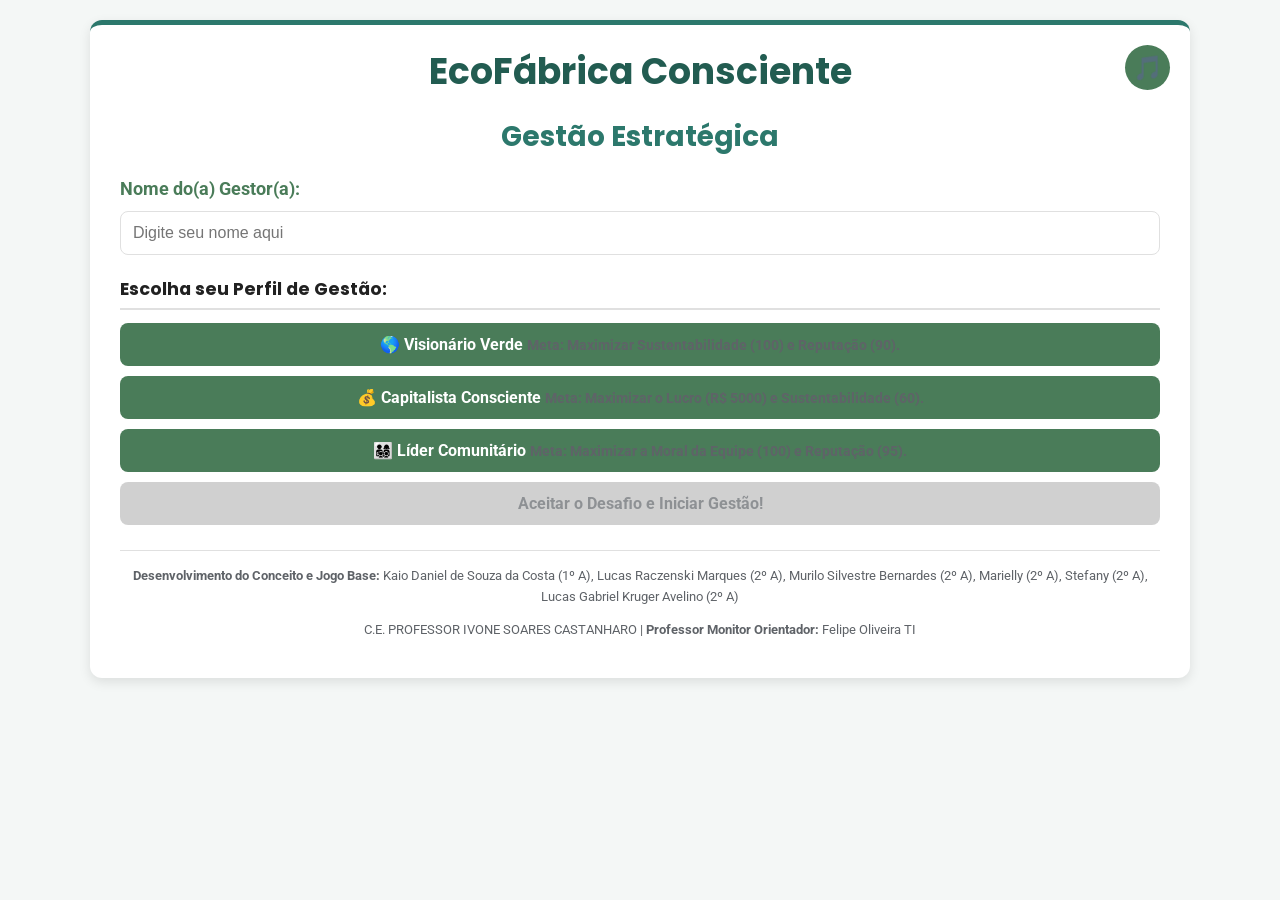
==== commit 94169cdf: "Update print statement from 'Hello' to 'Goodbye'" ====
--- a/index.html
+++ b/index.html
@@ -3,33 +3,33 @@
 <head>
     <meta charset="UTF-8">
     <meta name="viewport" content="width=device-width, initial-scale=1.0">
-    <title>EcoFábrica Consciente - A Jornada do Aprendiz</title>
+    <title>EcoFábrica Consciente - Gestão Estratégica</title>
     
     <link href="https://fonts.googleapis.com/css2?family=Roboto:wght@400;700&family=Poppins:wght@600&display=swap" rel="stylesheet">
 
     <style>
         /* ==========================================================================
            VIRTUAL FILE: /css/core/_variables.css
-           DESCRIÇÃO: Define todos os tokens de design (cores, fontes, etc.)
+           DESCRIÇÃO: Tokens de design (Cores, Fontes, Sombras)
            ========================================================================== */
         :root {
             /* PROFESSOR SABIÁ: 
-                Variáveis CSS (ou "Custom Properties") são nosso "painel de controle" de design.
-                Se quisermos mudar o verde principal do site, mudamos APENAS aqui
-                em '--color-primary' e... pronto! Mágica, não?
+                Variáveis CSS (Custom Properties) são nosso painel de controle.
+                Mude a cor aqui em '--color-primary' e o site inteiro muda junto!
             */
             
-            /* Paleta de Cores Principal */
+            /* Paleta Principal */
             --color-primary-dark: #225c51;
             --color-primary: #2c786c;
             --color-primary-light: #4a7c59;
-            --color-primary-extralight: #e8f5e9; /* Verde bem claro para fundos */
-
-            /* Paleta de Feedback */
+            --color-primary-extralight: #e8f5e9;
+
+            /* Paleta de Feedback (Ação do Usuário) */
             --color-success: #4caf50;
             --color-warning: #ff9800;
             --color-danger: #f44336;
             --color-info: #2196f3;
+            --color-research: #673ab7; /* Roxo para P&D */
 
             /* Paleta Neutra (Texto e Fundos) */
             --color-text-primary: #212121;
@@ -37,18 +37,18 @@
             --color-text-light: #ffffff;
             --color-border: #e0e0e0;
             --color-disabled: #bdbdbd;
-            --color-background-main: #f4f7f6; /* Fundo principal da página */
-            --color-background-container: #ffffff; /* Fundo dos "cards" */
-            --color-background-modal: rgba(0, 0, 0, 0.6);
-            --color-background-mentor: #fffbeb; /* Fundo da caixa do Professor Sabiá */
+            --color-background-main: #f4f7f6;
+            --color-background-container: #ffffff;
+            --color-background-modal: rgba(0, 0, 0, 0.65); /* Mais escuro */
+            --color-background-mentor: #fffbeb;
 
             /* Tipografia */
-            --font-family-body: 'Roboto', 'Segoe UI', Tahoma, Geneva, Verdana, sans-serif;
+            --font-family-body: 'Roboto', 'Segoe UI', Tahoma, sans-serif;
             --font-family-heading: 'Poppins', sans-serif;
             --font-size-base: 16px;
             --line-height-base: 1.6;
 
-            /* Outras Variáveis */
+            /* UI */
             --border-radius-small: 4px;
             --border-radius-medium: 8px;
             --border-radius-large: 12px;
@@ -56,28 +56,26 @@
             --shadow-medium: 0 4px 12px rgba(0,0,0,0.1);
             --shadow-heavy: 0 8px 24px rgba(0,0,0,0.15);
             --transition-speed: 0.2s ease-in-out;
+            --transition-speed-fast: 0.1s ease-in-out;
         }
 
         /* ==========================================================================
            VIRTUAL FILE: /css/core/_reset.css
-           DESCRIÇÃO: Normaliza os estilos padrões do navegador.
+           DESCRIÇÃO: Normaliza estilos padrões do navegador.
            ========================================================================== */
         *,
         *::before,
         *::after {
             box-sizing: border-box; 
             /* PROFESSOR SABIÁ: 
-                'box-sizing: border-box' é OBRIGATÓRIO hoje em dia.
-                Ele faz com que o 'padding' e a 'border' sejam incluídos
-                na largura (width) e altura (height) total do elemento.
-                Isso torna os cálculos de layout MIL VEZES mais fáceis.
+                'box-sizing: border-box' é obrigatório.
+                Faz o 'padding' (espaçamento interno) e a 'border' (borda)
+                serem incluídos na altura e largura total do elemento.
+                Isso salva MUITA dor de cabeça no layout.
             */
         }
         
-        html {
-            font-size: var(--font-size-base);
-            scroll-behavior: smooth;
-        }
+        html { font-size: var(--font-size-base); }
 
         body {
             font-family: var(--font-family-body);
@@ -94,7 +92,7 @@
 
         /* ==========================================================================
            VIRTUAL FILE: /css/core/_typography.css
-           DESCRIÇÃO: Estilos base de texto
+           DESCRIÇÃO: Estilos base de texto (Títulos, parágrafos)
            ========================================================================== */
         h1, h2, h3, h4, h5, h6 {
             font-family: var(--font-family-heading);
@@ -115,16 +113,13 @@
         }
         
         p { margin: 0 0 1em 0; }
-        a { color: var(--color-primary); text-decoration: none; }
-        a:hover { text-decoration: underline; }
         small { font-size: 0.85em; color: var(--color-text-secondary); }
 
         /* ==========================================================================
            VIRTUAL FILE: /css/layout/_main.css
-           DESCRIÇÃO: Estilos principais de layout (container, grid, etc.)
+           DESCRIÇÃO: Estilos de layout (Container, Grid)
            ========================================================================== */
         
-        /* Layout Principal do Jogo */
         .l-game-wrapper {
             background-color: var(--color-background-container);
             padding: 25px 30px;
@@ -157,18 +152,16 @@
             text-align: center;
             font-size: 0.8em;
             color: var(--color-text-secondary);
+            border-top: 1px solid var(--color-border);
+            padding-top: 15px;
         }
 
         /* ==========================================================================
            VIRTUAL FILE: /css/components/_button.css
-           DESCRIÇÃO: Estilos para TODOS os botões (Sistema de Design)
+           DESCRIÇÃO: Estilos para TODOS os botões
            ========================================================================== */
-        /* COMENTÁRIO DO ENGENHEIRO:
-            Usando uma abordagem BEM-like (Block__Element--Modifier)
-            .c-btn  (Block)
-            .c-btn--primary (Modifier)
-            .c-btn--full-width (Modifier)
-        */
+        
+        /* Base do Botão */
         .c-btn {
             font-family: var(--font-family-body);
             font-weight: 700;
@@ -187,7 +180,7 @@
 
         .c-btn:hover:not(:disabled) {
             transform: translateY(-2px);
-            box-shadow: var(--shadow-light);
+            box-shadow: var(--shadow-medium);
         }
 
         .c-btn:active:not(:disabled) {
@@ -196,7 +189,7 @@
 
         .c-btn:disabled {
             background-color: var(--color-disabled) !important;
-            color: var(--color-text-secondary);
+            color: var(--color-text-secondary) !important;
             cursor: not-allowed;
             opacity: 0.7;
             transform: none;
@@ -207,7 +200,7 @@
         .c-btn--start { background-color: var(--color-success); }
         .c-btn--next-month { background-color: var(--color-warning); color: var(--color-text-primary); }
         .c-btn--decision { background-color: var(--color-info); }
-        .c-btn--research { background-color: #673ab7; } /* Roxo para P&D */
+        .c-btn--research { background-color: var(--color-research); }
         .c-btn--event { background-color: var(--color-primary-dark); }
         .c-btn--profile { background-color: var(--color-primary-light); }
         .c-btn--profile.is-selected {
@@ -228,16 +221,35 @@
             width: 100%;
             margin: 8px 0;
             text-align: left;
-            padding-left: 15px;
-        }
+            padding: 10px 15px;
+            border-left: 4px solid transparent;
+            transition: all var(--transition-speed-fast);
+        }
+        /* MELHORIA: Feedback visual melhorado */
+        .c-btn--action:hover:not(:disabled) {
+            background-color: var(--color-primary-extralight);
+            color: var(--color-primary-dark);
+            border-left: 4px solid var(--color-primary);
+            transform: translateX(3px);
+            box-shadow: none;
+        }
+        .c-btn--research:hover:not(:disabled) {
+            background-color: #ede7f6; /* Roxo claro */
+            color: var(--color-research);
+            border-left: 4px solid var(--color-research);
+        }
+
         .c-btn--action small {
             display: block;
             font-weight: 400;
             opacity: 0.9;
-            color: var(--color-text-light);
+            color: inherit; /* Herda a cor (branco ou escuro) */
+            font-size: 0.85em;
         }
         .c-btn--action .cost { color: var(--color-warning); font-weight: 700; }
-        .c-btn--action .rp { color: #d1c4e9; font-weight: 700; } /* Roxo claro */
+        .c-btn--action .rp { color: #d1c4e9; font-weight: 700; }
+        .c-btn--action:hover:not(:disabled) .cost { color: var(--color-danger); }
+        .c-btn--action:hover:not(:disabled) .rp { color: var(--color-research); }
         
         .c-btn--audio-toggle {
             position: absolute;
@@ -259,12 +271,6 @@
            ========================================================================== */
         .c-stats-grid {
             display: grid;
-            /* PROFESSOR SABIÁ: 
-                'minmax(180px, 1fr)' é ótimo!
-                Estamos dizendo: "Cada item deve ter no mínimo 180px,
-                mas se houver espaço sobrando (1fr), pode crescer para preenchê-lo."
-                Novamente, CSS Grid fazendo mágica na responsividade.
-            */
             grid-template-columns: repeat(auto-fit, minmax(180px, 1fr));
             gap: 12px;
             margin-bottom: 20px;
@@ -281,6 +287,13 @@
             border: 1px solid var(--color-border);
             text-align: left;
             box-shadow: var(--shadow-light);
+            transition: all var(--transition-speed);
+        }
+
+        /* MELHORIA: Feedback visual */
+        .c-stats-grid__item:hover {
+            transform: translateY(-3px);
+            box-shadow: var(--shadow-medium);
         }
 
         .c-stats-grid__label {
@@ -301,6 +314,8 @@
         .c-stats-grid__value--waste { color: var(--color-danger); }
         .c-stats-grid__value--morale { color: var(--color-info); }
         .c-stats-grid__value--reputation { color: var(--color-primary-light); }
+        .c-stats-grid__value--marketPriceModifier.is-good { color: var(--color-success); }
+        .c-stats-grid__value--marketPriceModifier.is-bad { color: var(--color-danger); }
 
 
         /* ==========================================================================
@@ -314,7 +329,7 @@
             border: 1px solid var(--color-border);
             border-radius: var(--border-radius-medium);
             text-align: left;
-            height: 200px; /* Altura aumentada */
+            height: 200px;
             overflow-y: auto;
             font-size: 0.9em;
             box-shadow: inset 0 2px 4px rgba(0,0,0,0.05);
@@ -328,9 +343,7 @@
         .c-game-log__entry:first-child { 
             animation: fadeIn 0.5s ease;
         }
-        .c-game-log__entry:last-child { 
-            border-bottom: none; 
-        }
+        .c-game-log__entry:last-child { border-bottom: none; }
 
         /* Modificadores de tipo de log */
         .c-game-log__entry--good { color: var(--color-success); }
@@ -427,21 +440,11 @@
         }
         
         /* Modificador para o modal do Professor */
-        .c-modal__content--sabia {
-            border-top: 5px solid var(--color-warning);
-        }
-        
-        .c-modal__content--sabia h2 {
-            color: var(--color-warning);
-        }
-        
-        .c-modal__content--event {
-            border-top: 5px solid var(--color-danger);
-        }
-        
-        .c-modal__content--event h2 {
-            color: var(--color-danger);
-        }
+        .c-modal__content--sabia { border-top: 5px solid var(--color-warning); }
+        .c-modal__content--sabia h2 { color: var(--color-warning); }
+        
+        .c-modal__content--event { border-top: 5px solid var(--color-danger); }
+        .c-modal__content--event h2 { color: var(--color-danger); }
 
         @keyframes slideIn {
             from { opacity: 0; transform: translateY(-50px); }
@@ -603,12 +606,12 @@
         <header class="l-game-header">
             <button id="music-toggle" class="c-btn c-btn--audio-toggle" aria-label="Ativar ou desativar música">🎵</button>
             <h1 class="u-text-center">EcoFábrica Consciente</h1>
-            <h2 id="game-header" class="u-text-center">A Jornada do Aprendiz</h2>
+            <h2 id="game-header" class="u-text-center">Gestão Estratégica</h2>
         </header>
         
         <section id="start-screen">
             <div class="c-form-group">
-                <label for="player-name-input">Nome do(a) Jovem Gestor(a):</label>
+                <label for="player-name-input">Nome do(a) Gestor(a):</label>
                 <input type="text" id="player-name-input" placeholder="Digite seu nome aqui">
             </div>
             
@@ -643,7 +646,6 @@
             
             <div class="l-columns">
                 <div id="decisions-column">
-                    <h4>Tomada de Decisão (Ações)</h4>
                     </div>
                 <div id="research-column">
                     <h4>Pesquisa & Desenvolvimento (P&D)</h4>
@@ -669,7 +671,6 @@
 
         <footer class="l-credits-footer">
             <p><strong>Desenvolvimento do Conceito e Jogo Base:</strong> Kaio Daniel de Souza da Costa (1º A), Lucas Raczenski Marques (2º A), Murilo Silvestre Bernardes (2º A), Marielly (2º A), Stefany (2º A), Lucas Gabriel Kruger Avelino (2º A)</p>
-            <p><strong>Re-arquitetura e Expansão (V2):</strong> Gemini, Engenheiro Sênior</p>
             <p>C.E. PROFESSOR IVONE SOARES CASTANHARO | <strong>Professor Monitor Orientador:</strong> Felipe Oliveira TI</p>
         </footer>
     </main>
@@ -714,15 +715,10 @@
     <script>
     /*
     PROFESSOR SABIÁ: 
-    
-    Olá, aprendiz! Bem-vindo ao "código-fonte"!
-    
-    Tudo no JavaScript moderno começa com 'document.addEventListener("DOMContentLoaded", ...)'.
-    
+    'document.addEventListener("DOMContentLoaded", ...)'
     Isso diz ao navegador: "Ei, não execute NENHUM JavaScript
     até que todo o HTML da página esteja carregado e pronto."
-    
-    É a nossa "luz verde" para começar o jogo!
+    É a nossa "luz verde" para começar!
     */
     document.addEventListener("DOMContentLoaded", () => {
 
@@ -731,15 +727,10 @@
            DESCRIÇÃO: Funções utilitárias puras e reutilizáveis.
            ========================================================================== */
         const Helpers = {
-            /**
-             * Formata um número como moeda BRL (Real)
-             * @param {number} value - O número a ser formatado
-             * @returns {string} - Ex: "R$ 1.500,00"
-             */
+            /** Formata um número como moeda BRL (Real) */
             formatCurrency: (value) => {
-                // PROFESSOR SABIÁ: 'Intl.NumberFormat' é a forma moderna e correta
-                // de formatar números (moedas, datas, etc.) em QUALQUER língua!
-                // Chega de 'toFixed(2)' e gambiarras com strings.
+                // PROFESSOR SABIÁ: 'Intl.NumberFormat' é a forma moderna
+                // de formatar moedas, sem gambiarras.
                 return new Intl.NumberFormat('pt-BR', {
                     style: 'currency',
                     currency: 'BRL',
@@ -748,25 +739,14 @@
                 }).format(value || 0);
             },
 
-            /**
-             * Limita um número a um intervalo (mínimo e máximo)
-             * @param {number} value - O valor
-             * @param {number} min - O limite mínimo
-             * @param {number} max - O limite máximo
-             * @returns {number}
-             */
+            /** Limita um número a um intervalo (mínimo e máximo) */
             clamp: (value, min, max) => {
-                // PROFESSOR SABIÁ: Uma função "clamp" (trava) é super útil em jogos
-                // para garantir que a 'Moral' não passe de 100 ou o 'Orçamento'
-                // não fique abaixo de 0 (a menos que você queira).
+                // PROFESSOR SABIÁ: 'clamp' (trava) é super útil para
+                // garantir que a 'Moral' não passe de 100.
                 return Math.max(min, Math.min(value, max));
             },
             
-            /**
-             * Pega um item aleatório de um array
-             * @param {Array<any>} arr - O array
-             * @returns {any} - Um item aleatório
-             */
+            /** Pega um item aleatório de um array */
             getRandomItem: (arr) => {
                 if (!arr || arr.length === 0) return null;
                 return arr[Math.floor(Math.random() * arr.length)];
@@ -777,7 +757,7 @@
         /* ==========================================================================
            VIRTUAL FILE: /js/config/SabiaData.js
            DESCRIÇÃO: A "Inteligência" do Professor Sabiá.
-                      Base de conhecimento GIGANTE sobre código e o jogo.
+                      Base de conhecimento sobre o jogo e código.
            ========================================================================== */
         const SABIA_KNOWLEDGE_BASE = {
             // Dicas contextuais sobre o JOGO
@@ -792,7 +772,7 @@
                 },
                 { 
                     condition: (s) => s.morale < 40,
-                    tip: "A moral da equipe está em queda. Funcionários infelizes produzem menos e podem sair. Considere 'Melhorar refeitório' ou 'Capacitar Equipe'." 
+                    tip: "A moral da equipe está em queda. Funcionários infelizes produzem menos. Considere 'Melhorar refeitório' ou uma Política de 'Lanches Grátis'." 
                 },
                 { 
                     condition: (s) => s.sustainability < 20,
@@ -801,6 +781,14 @@
                 { 
                     condition: (s) => s.researchPoints > 15,
                     tip: "Você acumulou muitos Pontos de P&D! Não os deixe parados. Pesquise novas tecnologias para desbloquear ações mais poderosas."
+                },
+                { 
+                    condition: (s) => s.marketPriceModifier > 1.3,
+                    tip: `O mercado está pagando ${((s.marketPriceModifier-1)*100).toFixed(0)}% a mais! Sua produção vale ouro! Excelente hora para focar em 'Produção'.`
+                },
+                { 
+                    condition: (s) => s.marketPriceModifier < 0.9,
+                    tip: "O mercado está em baixa... Estamos recebendo menos pelos produtos. Talvez seja hora de focar em cortar custos e desperdício, em vez de expandir a produção."
                 },
                 { 
                     condition: (s) => s.currentMonth === 1,
@@ -902,25 +890,23 @@
         /* ==========================================================================
            VIRTUAL FILE: /js/config/GameData.js
            DESCRIÇÃO: A definição de TODO o conteúdo do jogo.
-                      Expandido massivamente para criar profundidade.
+                      EXPANDIDO com novas categorias, ações e eventos.
            ========================================================================== */
         const GAME_DATA = {
             totalMonths: 12,
             
-            // Estado inicial base
             initialState: {
-                budget: 1500,           // 💰 Orçamento
-                production: 50,         // 🏭 Produção/mês
-                waste: 40,              // 🗑️ Desperdício/mês
-                sustainability: 20,     // 🌎 Sustentabilidade (0-100)
-                morale: 60,             // 😊 Moral Equipe (0-100)
-                reputation: 30,         // 📈 Reputação (0-100)
-                researchPoints: 5,      // 🔬 Pontos P&D
-                land: 10,               // 🌳 Área Agrícola (hectares)
-                marketPriceModifier: 1.0, // 💲 Modificador de preço
+                budget: 1500,
+                production: 50,
+                waste: 40,
+                sustainability: 20,
+                morale: 60,
+                reputation: 30,
+                researchPoints: 5,
+                land: 10,
+                marketPriceModifier: 1.0, // 1.0 = 100% do preço
             },
             
-            // Nomes de exibição para as estatísticas
             statDisplayNames: {
                 budget: "Orçamento",
                 production: "Produção/mês",
@@ -933,7 +919,6 @@
                 marketPriceModifier: "Preço de Mercado"
             },
             
-            // Perfis de Gestão e Condições de Vitória
             profiles: {
                 visionario: {
                     name: "Visionário Verde 🌎",
@@ -955,7 +940,7 @@
                 }
             },
             
-            // Árvore de Pesquisa (P&D) - Agora com Tiers e Dependências
+            // Árvore de Pesquisa (P&D) - Expandida
             researchTree: {
                 // Tier 1: Pesquisas Básicas
                 t1_basic_recycling: {
@@ -964,7 +949,7 @@
                     costRP: 5,
                     description: "Estuda métodos simples de separação e reuso de resíduos.",
                     effects: { sustainability: 5 },
-                    unlocksActions: ['action_implement_basic_recycling'],
+                    unlocksActions: ['action_implement_basic_recycling', 'action_policy_preventive_maintenance'],
                     requiredTech: []
                 },
                 t1_efficiency_studies: {
@@ -973,7 +958,7 @@
                     costRP: 5,
                     description: "Analisa o fluxo de trabalho para reduzir desperdício de tempo e material.",
                     effects: { production: 5 },
-                    unlocksActions: ['action_team_training_efficiency'],
+                    unlocksActions: ['action_team_training_efficiency', 'action_policy_overtime'],
                     requiredTech: []
                 },
                 t1_local_marketing: {
@@ -994,7 +979,7 @@
                     description: "Pesquisa sobre reuso de água e sistemas de irrigação eficientes.",
                     effects: { sustainability: 5 },
                     unlocksActions: ['action_install_water_reuse_system'],
-                    requiredTech: ['t1_basic_recycling'] // Precisa de reciclagem básica primeiro
+                    requiredTech: ['t1_basic_recycling']
                 },
                 t2_green_energy: {
                     id: 't2_green_energy',
@@ -1014,13 +999,22 @@
                     unlocksActions: ['action_profit_sharing_plan', 'action_health_plan'],
                     requiredTech: ['t1_local_marketing']
                 },
+                t2_supply_chain: {
+                    id: 't2_supply_chain',
+                    label: "P&D: Logística de Suprimentos",
+                    costRP: 10,
+                    description: "Otimiza a compra de matéria-prima e logística de entrada.",
+                    effects: {},
+                    unlocksActions: ['action_local_suppliers'],
+                    requiredTech: ['t1_efficiency_studies']
+                },
 
                 // Tier 3: Pesquisas Avançadas
                 t3_advanced_recycling: {
                     id: 't3_advanced_recycling',
                     label: "P&D: Reciclagem Avançada",
                     costRP: 20,
-                    description: "Desenvolve tecnologia para 'lixo zero', transformando 100% do resíduo.",
+                    description: "Desenvolve tecnologia para 'lixo zero', transformando resíduos em sub-produtos.",
                     effects: { sustainability: 10 },
                     unlocksActions: ['action_zero_waste_plant'],
                     requiredTech: ['t2_water_optimization']
@@ -1042,31 +1036,164 @@
                     effects: { reputation: 10 },
                     unlocksActions: ['action_national_marketing_campaign'],
                     requiredTech: ['t2_hr_development']
+                },
+                
+                // Tier 4: Pesquisas de Ponta
+                t4_carbon_capture: {
+                    id: 't4_carbon_capture',
+                    label: "P&D: Captura de Carbono",
+                    costRP: 40,
+                    description: "Tecnologia experimental para tornar a fábrica carbono-negativo.",
+                    effects: { sustainability: 20 },
+                    unlocksActions: ['action_carbon_capture_filters'],
+                    requiredTech: ['t3_advanced_recycling']
+                },
+                t4_ai_optimization: {
+                    id: 't4_ai_optimization',
+                    label: "P&D: Otimização por IA",
+                    costRP: 35,
+                    description: "Usa IA para prever demanda de mercado e otimizar a produção em tempo real.",
+                    effects: { production: 10 },
+                    unlocksActions: ['action_ai_logistics'],
+                    requiredTech: ['t3_automation']
                 }
             },
             
-            // Ações de Gestão (Desbloqueadas por P&D ou padrão)
+            // Ações de Gestão (Agora com "category")
             actions: {
-                // Ações Iniciais (Disponíveis no começo)
+                // Categoria: Operações
+                action_optimize_logistics: {
+                    id: 'action_optimize_logistics',
+                    category: 'Operações',
+                    label: "Otimizar Logística de Entrega",
+                    cost: 200,
+                    description: "Revisar rotas de entrega para economizar combustível e tempo.",
+                    effects: {},
+                    isMonthlyEffect: true,
+                    monthlyEffects: { budget_income: 50, sustainability: 1 },
+                    requiredTech: []
+                },
+                action_implement_basic_recycling: {
+                    id: 'action_implement_basic_recycling',
+                    category: 'Operações',
+                    label: "Implementar Reciclagem Básica",
+                    cost: 300,
+                    description: "Instala lixeiras de separação e processos de reuso.",
+                    effects: { waste: -15, sustainability: 15, morale: 5 },
+                    requiredTech: ['t1_basic_recycling']
+                },
+                action_install_water_reuse_system: {
+                    id: 'action_install_water_reuse_system',
+                    category: 'Operações',
+                    label: "Instalar Reuso de Água",
+                    cost: 600,
+                    description: "Sistema de ciclo fechado que economiza milhares de litros.",
+                    effects: { waste: -10, sustainability: 20 },
+                    requiredTech: ['t2_water_optimization']
+                },
+                action_install_solar_panels: {
+                    id: 'action_install_solar_panels',
+                    category: 'Operações',
+                    label: "Instalar Energia Solar (Pequena)",
+                    cost: 1000,
+                    description: "Cobre 30% da demanda de energia com painéis solares.",
+                    effects: { sustainability: 30, reputation: 10, waste: -5 },
+                    monthlyEffects: { budget_income: 100 },
+                    requiredTech: ['t2_green_energy']
+                },
+                action_local_suppliers: {
+                    id: 'action_local_suppliers',
+                    category: 'Operações',
+                    label: "Priorizar Fornecedores Locais",
+                    cost: 250,
+                    description: "Reduz custo de frete e melhora a reputação local.",
+                    effects: { reputation: 10, sustainability: 5 },
+                    monthlyEffects: { budget_income: 25 },
+                    requiredTech: ['t2_supply_chain']
+                },
+                action_zero_waste_plant: {
+                    id: 'action_zero_waste_plant',
+                    category: 'Operações',
+                    label: "Converter para 'Lixo Zero'",
+                    cost: 2500,
+                    description: "Investimento massivo para eliminar 100% do desperdício.",
+                    effects: { waste: -50, sustainability: 40, reputation: 20 },
+                    requiredTech: ['t3_advanced_recycling']
+                },
+                action_automate_production_line: {
+                    id: 'action_automate_production_line',
+                    category: 'Operações',
+                    label: "Automatizar Linha de Produção",
+                    cost: 2000,
+                    description: "Aumenta drasticamente a produção, mas pode reduzir a moral.",
+                    effects: { production: 50, morale: -20, waste: 5 },
+                    requiredTech: ['t3_automation']
+                },
+                action_carbon_capture_filters: {
+                    id: 'action_carbon_capture_filters',
+                    category: 'Operações',
+                    label: "Instalar Filtros de Captura de Carbono",
+                    cost: 3000,
+                    description: "Torna a fábrica carbono-negativo, um feito de RP e sustentabilidade.",
+                    effects: { sustainability: 50, reputation: 30 },
+                    monthlyEffects: { budget_expense: 100 },
+                    requiredTech: ['t4_carbon_capture']
+                },
+                action_ai_logistics: {
+                    id: 'action_ai_logistics',
+                    category: 'Operações',
+                    label: "Implementar Logística por IA",
+                    cost: 1500,
+                    description: "IA otimiza toda a cadeia de suprimentos, reduzindo custos.",
+                    effects: { production: 10 },
+                    monthlyEffects: { budget_income: 150, waste: -5 },
+                    requiredTech: ['t4_ai_optimization']
+                },
+                
+                // Categoria: Recursos Humanos
                 action_improve_breakroom: {
                     id: 'action_improve_breakroom',
+                    category: 'Recursos Humanos',
                     label: "Melhorar Refeitório",
                     cost: 150,
-                    description: "Café de melhor qualidade e um espaço mais confortável. Aumenta a moral.",
+                    description: "Café de melhor qualidade e um espaço mais confortável.",
                     effects: { morale: 10, waste: 1 },
                     requiredTech: []
                 },
-                action_optimize_logistics: {
-                    id: 'action_optimize_logistics',
-                    label: "Otimizar Logística",
-                    cost: 200,
-                    description: "Revisar rotas de entrega para economizar combustível e tempo.",
-                    effects: { budget: 50, sustainability: 5 }, // +50/mês (simulado no cálculo de renda)
-                    isMonthlyEffect: true, // Indica que o efeito é recorrente
-                    monthlyEffects: { budget_income: 50 }
-                },
+                action_team_training_efficiency: {
+                    id: 'action_team_training_efficiency',
+                    category: 'Recursos Humanos',
+                    label: "Capacitar Equipe (Eficiência)",
+                    cost: 250,
+                    description: "Treinamento para reduzir desperdício na linha de produção.",
+                    effects: { production: 10, morale: 10, waste: -5 },
+                    requiredTech: ['t1_efficiency_studies']
+                },
+                action_profit_sharing_plan: {
+                    id: 'action_profit_sharing_plan',
+                    category: 'Recursos Humanos',
+                    label: "Plano de Participação nos Lucros",
+                    cost: 500,
+                    description: "Divide uma pequena parte dos lucros com a equipe.",
+                    effects: { morale: 25, production: 5 },
+                    monthlyEffects: { budget_expense: 150 },
+                    requiredTech: ['t2_hr_development']
+                },
+                action_health_plan: {
+                    id: 'action_health_plan',
+                    category: 'Recursos Humanos',
+                    label: "Oferecer Plano de Saúde Básico",
+                    cost: 300,
+                    description: "Plano de saúde para todos os funcionários.",
+                    effects: { morale: 20 },
+                    monthlyEffects: { budget_expense: 75 },
+                    requiredTech: ['t2_hr_development']
+                },
+
+                // Categoria: Agrícola
                 action_buy_more_land: {
                     id: 'action_buy_more_land',
+                    category: 'Agrícola',
                     label: "Comprar Mais Terra (5ha)",
                     cost: 300,
                     description: "Expande a área agrícola, aumentando o potencial de produção.",
@@ -1075,6 +1202,7 @@
                 },
                 action_protect_from_frost: {
                     id: 'action_protect_from_frost',
+                    category: 'Agrícola',
                     label: "Instalar Estufas Protetoras",
                     cost: 400,
                     description: "Protege a plantação de geadas, reduzindo perdas.",
@@ -1083,25 +1211,10 @@
                     requiredTech: []
                 },
 
-                // Ações TIER 1 (Desbloqueadas por P&D T1)
-                action_implement_basic_recycling: {
-                    id: 'action_implement_basic_recycling',
-                    label: "Implementar Reciclagem Básica",
-                    cost: 300,
-                    description: "Instala lixeiras de separação e processos de reuso.",
-                    effects: { waste: -15, sustainability: 15, morale: 5 },
-                    requiredTech: ['t1_basic_recycling']
-                },
-                action_team_training_efficiency: {
-                    id: 'action_team_training_efficiency',
-                    label: "Capacitar Equipe (Eficiência)",
-                    cost: 250,
-                    description: "Treinamento para reduzir desperdício na linha de produção.",
-                    effects: { production: 10, morale: 10, waste: -5 },
-                    requiredTech: ['t1_efficiency_studies']
-                },
+                // Categoria: Comunidade
                 action_sponsor_local_team: {
                     id: 'action_sponsor_local_team',
+                    category: 'Comunidade',
                     label: "Patrocinar Time Local",
                     cost: 200,
                     description: "Coloca o logo da fábrica na camiseta do time de futebol da cidade.",
@@ -1110,85 +1223,63 @@
                 },
                 action_community_open_day: {
                     id: 'action_community_open_day',
+                    category: 'Comunidade',
                     label: "Dia de Fábrica Aberta",
                     cost: 100,
                     description: "Convida a comunidade para visitar a fábrica.",
                     effects: { reputation: 10 },
                     requiredTech: ['t1_local_marketing']
                 },
-
-                // Ações TIER 2
-                action_install_water_reuse_system: {
-                    id: 'action_install_water_reuse_system',
-                    label: "Instalar Reuso de Água",
-                    cost: 600,
-                    description: "Sistema de ciclo fechado que economiza milhares de litros.",
-                    effects: { waste: -10, sustainability: 20 },
-                    requiredTech: ['t2_water_optimization']
-                },
-                action_install_solar_panels: {
-                    id: 'action_install_solar_panels',
-                    label: "Instalar Energia Solar (Pequena)",
-                    cost: 1000,
-                    description: "Cobre 30% da demanda de energia com painéis solares.",
-                    effects: { sustainability: 30, reputation: 10, waste: -5 },
-                    monthlyEffects: { budget_income: 100 }, // Economia de energia
-                    requiredTech: ['t2_green_energy']
-                },
-                action_profit_sharing_plan: {
-                    id: 'action_profit_sharing_plan',
-                    label: "Plano de Participação nos Lucros",
-                    cost: 500, // Custo inicial de implementação
-                    description: "Divide uma pequena parte dos lucros com a equipe.",
-                    effects: { morale: 25, production: 5 },
-                    monthlyEffects: { budget_expense: 100 }, // Custo recorrente
-                    requiredTech: ['t2_hr_development']
-                },
-                action_health_plan: {
-                    id: 'action_health_plan',
-                    label: "Oferecer Plano de Saúde Básico",
-                    cost: 300,
-                    description: "Plano de saúde para todos os funcionários.",
-                    effects: { morale: 20 },
-                    monthlyEffects: { budget_expense: 50 },
-                    requiredTech: ['t2_hr_development']
-                },
-
-                // Ações TIER 3 (Fim de Jogo)
-                action_zero_waste_plant: {
-                    id: 'action_zero_waste_plant',
-                    label: "Converter para 'Lixo Zero'",
-                    cost: 2500,
-                    description: "Investimento massivo para eliminar 100% do desperdício.",
-                    effects: { waste: -50, sustainability: 40, reputation: 20 },
-                    requiredTech: ['t3_advanced_recycling']
-                },
-                action_automate_production_line: {
-                    id: 'action_automate_production_line',
-                    label: "Automatizar Linha de Produção",
-                    cost: 2000,
-                    description: "Aumenta drasticamente a produção, mas pode reduzir a moral.",
-                    effects: { production: 50, morale: -20, waste: 5 },
-                    requiredTech: ['t3_automation']
-                },
                 action_national_marketing_campaign: {
                     id: 'action_national_marketing_campaign',
+                    category: 'Comunidade',
                     label: "Campanha de Marketing Nacional",
                     cost: 1500,
                     description: "Torna a 'EcoFábrica' uma marca reconhecida no Brasil.",
                     effects: { reputation: 30 },
-                    monthlyEffects: { marketPriceModifier: 0.2 }, // Aumenta o preço dos produtos
+                    monthlyEffects: { marketPriceModifier: 0.2 },
                     requiredTech: ['t3_brand_strategy']
+                },
+
+                // NOVA CATEGORIA: Políticas (Têm custos recorrentes)
+                action_policy_snacks: {
+                    id: 'action_policy_snacks',
+                    category: 'Políticas',
+                    label: "Política: Lanches Grátis",
+                    cost: 100, // Custo de implementação
+                    description: "Implementa lanches. Custo recorrente de $50/mês.",
+                    effects: { morale: 5 },
+                    monthlyEffects: { budget_expense: 50 },
+                    requiredTech: []
+                },
+                action_policy_overtime: {
+                    id: 'action_policy_overtime',
+                    category: 'Políticas',
+                    label: "Política: Horas Extras Pagas",
+                    cost: 0, 
+                    description: "Aumenta a produção. Custo recorrente de $100/mês.",
+                    effects: { production: 10, morale: -5 }, // Efeito imediato
+                    monthlyEffects: { budget_expense: 100, production: 5, morale: -2 }, // Efeito recorrente
+                    requiredTech: ['t1_efficiency_studies']
+                },
+                action_policy_preventive_maintenance: {
+                    id: 'action_policy_preventive_maintenance',
+                    category: 'Políticas',
+                    label: "Política: Manutenção Preventiva",
+                    cost: 200, 
+                    description: "Reduz o desperdício. Custo recorrente de $75/mês.",
+                    effects: { waste: -5 },
+                    monthlyEffects: { budget_expense: 75, waste: -3 },
+                    requiredTech: ['t1_basic_recycling']
                 }
             },
             
-            // Eventos Aleatórios (Mais complexos e frequentes)
+            // Eventos Aleatórios (Mais variedade e bug de repetição corrigido)
             events: [
                 // Eventos Negativos
                 {
                     id: "GEADA",
                     title: "Alerta de Geada Severa!",
-                    // Condição: Meses 6 ou 7 (Inverno), se NÃO tiver proteção
                     condition: (s) => (s.currentMonth === 6 || s.currentMonth === 7) && !s.unlockedFlags.frostProtection && Math.random() < 0.6,
                     message: "Uma frente fria intensa vinda do Sul ameaça congelar sua produção agrícola. Suas plantações estão vulneráveis!",
                     choices: [
@@ -1199,7 +1290,6 @@
                 {
                     id: "ESTIAGEM",
                     title: "Estiagem Severa!",
-                    // Condição: Meses 1, 2, 11, 12 (Verão)
                     condition: (s) => (s.currentMonth === 1 || s.currentMonth === 2 || s.currentMonth === 11 || s.currentMonth === 12) && !s.unlockedTech.includes('t2_water_optimization') && Math.random() < 0.4,
                     message: "A falta de chuva no Paraná está crítica, afetando o nível dos reservatórios e sua produção.",
                     choices: [
@@ -1209,19 +1299,17 @@
                 {
                     id: "FISCALIZACAO",
                     title: "Fiscalização Ambiental!",
-                    // Condição: Se o desperdício for alto
                     condition: (s) => s.waste > 50 && s.sustainability < 30 && Math.random() < 0.3,
                     message: "Fiscais do Instituto Água e Terra (IAT) estão na fábrica. Eles encontraram irregularidades no descarte de resíduos.",
                     choices: [
+                        // AJUSTE: Removida opção de suborno.
                         { text: "Pagar multa e se adequar ($300)", cost: 300, effects: { reputation: -10, sustainability: -5 }, log: "Multa paga. Tivemos que nos adequar às pressas." },
-                        { text: "Tentar subornar o fiscal ($150)", cost: 150, effects: { reputation: -30, sustainability: -10, morale: -10 }, log: "O fiscal não aceitou! O escândalo manchou a reputação da fábrica." },
-                        { text: "Negociar um Termo de Ajuste ($50)", cost: 50, effects: { reputation: -5 }, log: "Negociamos um TAC. A multa foi baixa, mas teremos que investir em P&D 't1_basic_recycling' no próximo mês." }
+                        { text: "Negociar um Termo de Ajuste ($100)", cost: 100, effects: { reputation: -5 }, log: "Negociamos um TAC. A multa foi baixa, mas a reputação sofreu um pouco." }
                     ]
                 },
                 {
                     id: "EQUIPE_DOENTE",
                     title: "Surto de Gripe na Equipe",
-                    // Condição: Se a moral for baixa
                     condition: (s) => s.morale < 50 && !s.unlockedActions.includes('action_health_plan') && Math.random() < 0.3,
                     message: "Com a moral baixa e o inverno chegando, um surto de gripe afastou 15% da sua equipe.",
                     choices: [
@@ -1229,12 +1317,40 @@
                         { text: "Absorver a perda", effects: { production: -15, morale: -10, budget: -50 }, log: "Não fizemos nada e a produção do mês foi muito prejudicada." }
                     ]
                 },
+                {
+                    id: "PRAGA_LAVOURA",
+                    title: "Praga na Lavoura!",
+                    condition: (s) => s.land > 10 && Math.random() < 0.25,
+                    message: "Uma praga de gafanhotos atingiu parte da sua área agrícola!",
+                    choices: [
+                        { text: "Contratar controle de pragas ($250)", cost: 250, effects: { production: -5, sustainability: -5 }, log: "O controle de pragas (com agrotóxicos) resolveu, mas afetou nossa sustentabilidade." },
+                        { text: "Usar controle biológico ($400)", cost: 400, effects: { production: -5, sustainability: 5, reputation: 5 }, log: "O controle biológico foi caro, mas efetivo e melhorou nossa imagem." },
+                        { text: "Ignorar e esperar", effects: { production: -25, budget: -100, land: -5 }, log: "A praga foi um desastre e perdemos 5 hectares de terra produtiva." }
+                    ]
+                },
+                {
+                    id: "MAQUINARIO_QUEBRADO",
+                    title: "Maquinário Essencial Quebrou!",
+                    condition: (s) => s.production > 70 && !s.unlockedActions.includes('action_policy_preventive_maintenance') && Math.random() < 0.3,
+                    message: "A principal linha de produção parou por falta de manutenção! Precisamos de um reparo emergencial.",
+                    choices: [
+                        { text: "Reparo de Emergência ($500)", cost: 500, effects: { production: -10, morale: -5 }, log: "O reparo foi caro e atrasou a produção do mês." },
+                    ]
+                },
+                {
+                    id: "FORNECEDOR_FALHA",
+                    title: "Fornecedor de Matéria-Prima Faliu!",
+                    condition: (s) => s.currentMonth > 4 && !s.unlockedActions.includes('action_local_suppliers') && Math.random() < 0.2,
+                    message: "Nosso principal fornecedor de matéria-prima fechou as portas! Teremos que achar um substituto mais caro às pressas.",
+                    choices: [
+                        { text: "Pagar mais caro este mês ($300)", cost: 300, effects: { production: -5 }, log: "Achamos um substituto, mas o custo impactou o orçamento." }
+                    ]
+                },
                 
                 // Eventos Positivos
                 {
                     id: "MIDIA_POSITIVA",
                     title: "Reportagem Local Positiva!",
-                    // Condição: Se a reputação for boa
                     condition: (s) => s.reputation > 60 && s.sustainability > 50 && Math.random() < 0.25,
                     message: "Um jornal local fez uma reportagem elogiando as práticas sustentáveis da EcoFábrica! O público adorou.",
                     choices: [
@@ -1244,7 +1360,6 @@
                 {
                     id: "INOVACAO_INTERNA",
                     title: "Ideia Brilhante da Equipe!",
-                    // Condição: Se a moral for alta
                     condition: (s) => s.morale > 75 && Math.random() < 0.2,
                     message: "Com a equipe motivada, um funcionário sugeriu uma pequena mudança no processo que pode economizar muito!",
                     choices: [
@@ -1253,13 +1368,32 @@
                     ]
                 },
                 {
-                    id: "PREMIO_PREFEITURA",
-                    title: "Prêmio 'Empresa Amiga da Cidade'",
-                    // Condição: Se tiver P&D de marketing
-                    condition: (s) => s.reputation > 50 && s.unlockedTech.includes('t1_local_marketing') && Math.random() < 0.15,
-                    message: "A prefeitura reconheceu seus esforços comunitários e concedeu à fábrica um prêmio e um pequeno incentivo fiscal.",
+                    id: "SAFRA_RECORDE",
+                    title: "Safra Recorde!",
+                    condition: (s) => (s.currentMonth === 3 || s.currentMonth === 4) && s.land > 10 && Math.random() < 0.2,
+                    message: "O clima foi perfeito! Tivemos uma safra recorde, muito acima do esperado.",
                     choices: [
-                        { text: "Receber prêmio! (+$300)", cost: -300, effects: { reputation: 10, morale: 5 }, log: "Ganhamos +$300 de incentivo e nossa reputação melhorou!" }
+                        { text: "Vender o excedente (+$400)", cost: -400, effects: { production: 10, waste: 5 }, log: "Safra recorde! Ganhamos um bônus de $400, mas parte se perdeu no armazenamento." }
+                    ]
+                },
+                {
+                    id: "FUNCIONARIO_DESTAQUE",
+                    title: "Funcionário Destaque",
+                    condition: (s) => s.morale > 70 && s.unlockedActions.includes('action_team_training_efficiency') && Math.random() < 0.15,
+                    message: "Um funcionário treinado se destacou, otimizando sozinho uma pequena área da fábrica.",
+                    choices: [
+                        { text: "Promovê-lo a supervisor ($150)", cost: 150, effects: { morale: 10, production: 10 }, monthlyEffects: { budget_expense: 50 }, log: "Novo supervisor! A equipe está motivada e a produção melhorou." },
+                        { text: "Dar um bônus único ($100)", cost: 100, effects: { morale: 5, production: 5 }, log: "O funcionário ficou feliz com o bônus." }
+                    ]
+                },
+                {
+                    id: "VISITA_ESCOLA",
+                    title: "Escola Local Pede Visita",
+                    condition: (s) => s.reputation > 40 && s.unlockedActions.includes('action_community_open_day') && Math.random() < 0.3,
+                    message: "Uma escola local quer trazer os alunos para conhecerem a 'fábrica ecológica' da cidade.",
+                    choices: [
+                        { text: "Aceitar e preparar tour ($50)", cost: 50, effects: { reputation: 10, morale: 5 }, log: "A visita foi um sucesso e os pais dos alunos elogiaram a iniciativa." },
+                        { text: "Recusar (sem custo)", effects: { reputation: -5 }, log: "Recusamos a visita, o que gerou comentários negativos na comunidade." }
                     ]
                 }
             ]
@@ -1269,39 +1403,38 @@
         /* ==========================================================================
            VIRTUAL FILE: /js/core/State.js
            DESCRIÇÃO: Classe que gerencia TODO o estado (dados) do jogo.
-                      Não mexe no HTML. Apenas calcula e guarda dados.
            ========================================================================== */
         
         // PROFESSOR SABIÁ: 
-        // Esta classe, 'GameState', é o "Modelo" (o 'M' do MVC).
-        // Ela é o ÚNICO lugar que sabe qual é o seu orçamento, sua moral, etc.
-        // É a "fonte da verdade". Funções externas vão *perguntar* a ela
-        // ou *pedir* para ela mudar um valor.
+        // A classe 'GameState' é o "Modelo" (o 'M' do MVC).
+        // Ela é o ÚNICO lugar que sabe qual é o seu orçamento.
+        // É a "fonte da verdade".
         
         class GameState {
             constructor() {
-                // Estado inicial
                 this.currentState = { ...GAME_DATA.initialState };
                 this.playerName = "Gestor(a)";
-                this.managerProfile = null; // 'visionario', 'capitalista', 'lider'
+                this.managerProfile = null;
                 this.currentMonth = 0;
+                
+                // Controles de Jogo
                 this.isEventActive = false;
-                
-                // Guarda tecnologias de P&D pesquisadas
                 this.unlockedTech = []; 
-                // Guarda ações de gestão já compradas
                 this.unlockedActions = [];
-                // Guarda flags especiais (ex: 'frostProtection')
                 this.unlockedFlags = {};
                 
-                // Efeitos recorrentes (ex: +$50/mês de logística)
+                // CORREÇÃO DO BUG: Lista de eventos que já ocorreram
+                this.triggeredEvents = [];
+                
                 this.monthlyEffects = {
                     budget_income: 0,
                     budget_expense: 0,
-                    marketPriceModifier: 0.0
+                    marketPriceModifier: 0.0,
+                    production: 0,
+                    morale: 0,
+                    waste: 0
                 };
                 
-                // Histórico para o gráfico de relatório
                 this.history = {
                     budget: [],
                     sustainability: [],
@@ -1313,16 +1446,16 @@
             get() {
                 // PROFESSOR SABIÁ: 
                 // Usamos '{ ...this.currentState }' (Spread Operator)
-                // para enviar uma *cópia* do estado, não o original.
-                // Isso é uma boa prática para evitar que outras partes
-                // do código modifiquem o estado "por baixo dos panos".
+                // para enviar uma *cópia* do estado. Isso evita que
+                // outras partes do código modifiquem o estado acidentalmente.
                 return { 
                     ...this.currentState,
                     playerName: this.playerName,
                     managerProfile: this.managerProfile,
                     currentMonth: this.currentMonth,
                     unlockedTech: this.unlockedTech,
-                    unlockedActions: this.unlockedActions
+                    unlockedActions: this.unlockedActions,
+                    unlockedFlags: this.unlockedFlags
                 };
             }
             
@@ -1338,10 +1471,14 @@
                 this.unlockedTech = [];
                 this.unlockedActions = [];
                 this.unlockedFlags = {};
-                this.monthlyEffects = { budget_income: 0, budget_expense: 0, marketPriceModifier: 0.0 };
+                this.triggeredEvents = []; // CORREÇÃO: Limpa histórico de eventos
+                this.monthlyEffects = {
+                    budget_income: 0, budget_expense: 0, marketPriceModifier: 0.0,
+                    production: 0, morale: 0, waste: 0
+                };
                 this.history = { budget: [], sustainability: [], waste: [] };
 
-                // Bônus inicial baseado no perfil (Exemplo)
+                // Bônus inicial baseado no perfil
                 if (profileId === 'visionario') {
                     this.currentState.sustainability += 10;
                     this.currentState.researchPoints += 3;
@@ -1353,6 +1490,13 @@
                 }
             }
             
+            /** Marca um evento como "ocorrido" para evitar repetição */
+            triggerEvent(eventId) {
+                if (eventId && !this.triggeredEvents.includes(eventId)) {
+                    this.triggeredEvents.push(eventId);
+                }
+            }
+            
             /**
              * Aplica os efeitos de uma ação ou P&D
              * @param {object} item - O objeto de Ação ou P&D
@@ -1372,6 +1516,7 @@
                 }
                 
                 // 3. Efeitos Recorrentes (ex: +$50/mês)
+                // MELHORIA: Agora suporta mais do que apenas orçamento
                 if (item.monthlyEffects) {
                     for (const key in item.monthlyEffects) {
                         this.monthlyEffects[key] = (this.monthlyEffects[key] || 0) + item.monthlyEffects[key];
@@ -1387,7 +1532,6 @@
                     this.unlockedFlags[item.unlocksFlag] = true;
                 }
                 
-                // 5. Garantir que os valores fiquem nos limites (0-100)
                 this.clampStats();
             }
             
@@ -1400,12 +1544,16 @@
                         s[key] = (s[key] || 0) + choice.effects[key];
                     }
                 }
+                // Aplica efeitos recorrentes se o evento tiver
+                if (choice.monthlyEffects) {
+                     for (const key in choice.monthlyEffects) {
+                        this.monthlyEffects[key] = (this.monthlyEffects[key] || 0) + choice.monthlyEffects[key];
+                    }
+                }
                 this.clampStats();
             }
 
-            /**
-             * A principal função de cálculo do jogo. Roda a cada mês.
-             */
+            /** A principal função de cálculo do jogo. Roda a cada mês. */
             processMonthlyTurn() {
                 this.currentMonth++;
                 const s = this.currentState;
@@ -1415,61 +1563,62 @@
                 this.history.sustainability.push(s.sustainability);
                 this.history.waste.push(s.waste);
 
-                // 2. Cálculo de Receita (Income)
-                const basePrice = 15; // Preço base por unidade de produção
+                // 2. Aplicar Efeitos Recorrentes (de Políticas, etc)
+                s.production += this.monthlyEffects.production;
+                s.morale += this.monthlyEffects.morale;
+                s.waste += this.monthlyEffects.waste;
+                
+                // 3. Cálculo de Receita (Income)
+                const basePrice = 15;
+                // Flutuação de Mercado
+                s.marketPriceModifier = Helpers.clamp(s.marketPriceModifier + (Math.random() * 0.2 - 0.1), 0.7, 1.5);
                 const marketMod = s.marketPriceModifier + this.monthlyEffects.marketPriceModifier;
-                // Bônus de preço por reputação e sustentabilidade
                 const premiumMod = 1 + (s.reputation / 200) + (s.sustainability / 250);
                 const income = s.production * basePrice * marketMod * premiumMod;
 
-                // 3. Cálculo de Despesas (Expenses)
-                const wasteCost = s.waste * 5; // Custo por unidade de lixo
-                const productionCost = s.production * 3; // Custo operacional
-                const landCost = s.land * 5; // Custo de manutenção da terra
-                const moraleCost = Math.max(0, (100 - s.morale) * 2); // Custo de baixa moral (turnover, etc)
+                // 4. Cálculo de Despesas (Expenses)
+                const wasteCost = s.waste * 5;
+                const productionCost = s.production * 3;
+                const landCost = s.land * 5;
+                const moraleCost = Math.max(0, (100 - s.morale) * 2);
                 const expenses = wasteCost + productionCost + landCost + moraleCost;
-
-                // 4. Aplicar efeitos recorrentes
+                
+                // 5. Aplicar custos/ganhos recorrentes
                 const netMonthlyEffects = this.monthlyEffects.budget_income - this.monthlyEffects.budget_expense;
                 
-                // 5. Atualizar Orçamento
+                // 6. Atualizar Orçamento
                 const profit = income - expenses + netMonthlyEffects;
                 s.budget += profit;
                 
-                // 6. Atualizações Passivas
-                // Ganha P&D (mais se a moral for alta)
+                // 7. Atualizações Passivas
                 s.researchPoints += (s.morale > 75 ? 3 : (s.morale > 50 ? 2 : 1));
-                // Moral e Reputação tendem a "normalizar" (drift)
-                s.morale += (Math.random() * 4 - 2); // Flutuação de -2 a +2
+                s.morale += (Math.random() * 4 - 2); // Flutuação
                 s.reputation -= 1; // Reputação cai se não for mantida
                 
-                // 7. Aplicar limites
+                // 8. Aplicar limites
                 this.clampStats();
                 
-                // Retorna um resumo do mês para o Log
                 return { income, expenses, netMonthlyEffects, profit };
             }
             
             /** Verifica se há um evento aleatório para este mês */
             checkForRandomEvent() {
-                const s = this.get(); // Pega o estado atual
+                const s = this.get();
                 
                 const potentialEvents = GAME_DATA.events.filter(event => {
-                    // PROFESSOR SABIÁ: 
-                    // Isso é JS funcional! Usamos '.filter()' para criar
-                    // um NOVO array só com os eventos cuja 'condition' (condição)
-                    // retorna 'true'. É muito elegante!
-                    return event.condition(s);
+                    // CORREÇÃO DO BUG:
+                    // Adicionada a checagem '!this.triggeredEvents.includes(event.id)'
+                    // para garantir que o evento só aconteça uma vez.
+                    return event.condition(s) && !this.triggeredEvents.includes(event.id);
                 });
                 
                 if (potentialEvents.length > 0) {
-                    // Pega um evento aleatório da lista de possíveis
                     return Helpers.getRandomItem(potentialEvents);
                 }
-                return null; // Nenhum evento este mês
-            }
-            
-            /** Garante que as estatísticas fiquem entre 0 e 100 (ou mais, se necessário) */
+                return null;
+            }
+            
+            /** Garante que as estatísticas fiquem entre 0 e 100 (ou mais) */
             clampStats() {
                 const s = this.currentState;
                 s.sustainability = Helpers.clamp(s.sustainability, 0, 100);
@@ -1478,6 +1627,7 @@
                 s.waste = Math.max(0, s.waste);
                 s.production = Math.max(0, s.production);
                 s.researchPoints = Math.max(0, s.researchPoints);
+                s.marketPriceModifier = Helpers.clamp(s.marketPriceModifier, 0.5, 2.0);
                 s.budget = Math.round(s.budget);
             }
             
@@ -1514,58 +1664,38 @@
            ========================================================================== */
         
         // PROFESSOR SABIÁ: 
-        // Esta classe, 'GameUI', é a "Visão" (o 'V' do MVC).
+        // A classe 'GameUI' é a "Visão" (o 'V' do MVC).
         // Sua única tarefa é: "Olhar para o objeto 'State' e desenhar a tela".
         // Ela não sabe *por que* o orçamento mudou. Ela só vê
         // 'state.budget = 500' e atualiza o HTML para 'R$ 500'.
-        // Isso se chama "Decoupling" (Desacoplamento).
         
         class GameUI {
             constructor() {
                 // "Cache" de seletores do DOM.
-                // PROFESSOR SABIÁ: 
-                // Guardamos os elementos em 'this.dom' no início
-                // para não ter que ficar chamando 'document.getElementById'
-                // toda hora. É muito mais rápido (performático)!
                 this.dom = {
-                    // Telas
                     startScreen: document.getElementById('start-screen'),
                     gameScreen: document.getElementById('game-screen'),
                     endScreen: document.getElementById('end-screen'),
-                    
-                    // Cabeçalho
                     gameHeader: document.getElementById('game-header'),
-                    
-                    // Tela Inicial
                     playerNameInput: document.getElementById('player-name-input'),
                     profileButtons: document.querySelectorAll('.c-btn--profile'),
                     startButton: document.getElementById('start-button'),
-                    
-                    // Tela do Jogo
                     statsGrid: document.getElementById('stats-grid'),
                     decisionsColumn: document.getElementById('decisions-column'),
                     researchColumn: document.getElementById('research-column'),
                     nextMonthButton: document.getElementById('next-month-button'),
                     showReportButton: document.getElementById('show-report-button'),
                     gameLog: document.getElementById('game-log'),
-                    
-                    // Mentor (Sabiá)
                     sabiaMentorBox: document.getElementById('sabia-mentor-ui'),
                     sabiaTipTitle: document.getElementById('sabia-tip-title'),
                     sabiaTipText: document.getElementById('sabia-tip-text'),
-
-                    // Tela Final
                     finalStatsGrid: document.getElementById('final-stats-grid'),
                     finalMessage: document.getElementById('final-message'),
                     restartButton: document.getElementById('restart-button'),
-                    
-                    // Modais
                     reportModal: document.getElementById('report-modal'),
                     eventModal: document.getElementById('event-modal'),
                     sabiaQuizModal: document.getElementById('sabia-quiz-modal'),
                     closeModalButtons: document.querySelectorAll('.c-modal__close-btn'),
-                    
-                    // Conteúdo dos Modais
                     chartContainer: document.getElementById('chart-container'),
                     eventModalTitle: document.getElementById('event-modal-title'),
                     eventModalMessage: document.getElementById('event-modal-message'),
@@ -1573,25 +1703,20 @@
                     sabiaQuizQuestion: document.getElementById('sabia-quiz-question'),
                     sabiaQuizChoices: document.getElementById('sabia-quiz-choices'),
                     sabiaQuizFeedback: document.getElementById('sabia-quiz-feedback'),
-                    
-                    // Controles
                     music: {
                         audio: document.getElementById('background-music'),
                         toggleBtn: document.getElementById('music-toggle')
                     }
                 };
                 
-                // Variável para controlar a música
                 this.isMusicPlaying = false;
             }
             
             /** Adiciona todos os event listeners da UI */
             bindEvents(gameInstance) {
                 // PROFESSOR SABIÁ: 
-                // 'gameInstance' é o objeto 'Game' (nosso controlador).
                 // A UI não sabe o que 'handleAction' faz, ela só
                 // avisa o 'Game': "Ei, o usuário clicou em uma ação!".
-                // Isso é "Injeção de Dependência".
                 
                 // Tela Inicial
                 this.dom.profileButtons.forEach(button => {
@@ -1618,10 +1743,8 @@
                 // Listeners de Ação e P&D (Usando Delegação de Evento)
                 // PROFESSOR SABIÁ: 
                 // "Delegação de Evento" é uma técnica PRO.
-                // Em vez de adicionar 30 listeners (um para cada botão),
-                // adicionamos UM listener no "pai" (a coluna).
-                // O pai "escuta" o clique e vê se ele veio de um
-                // botão com 'data-action-id'. É muito mais performático!
+                // Adicionamos UM listener no "pai" (a coluna) em vez de 30
+                // nos botões. É muito mais performático!
                 this.dom.decisionsColumn.addEventListener('click', (e) => {
                     const button = e.target.closest('button[data-action-id]');
                     if (button && !button.disabled) {
@@ -1646,11 +1769,10 @@
                     });
                 });
                 
-                // Fechar modal clicando fora
                 window.addEventListener('click', (event) => {
                     if (event.target.classList.contains('c-modal')) {
                         const modalId = event.target.id;
-                        if (modalId !== 'event-modal') { // Eventos não podem ser fechados clicando fora
+                        if (modalId !== 'event-modal') {
                             this.showModal(modalId, false);
                         }
                     }
@@ -1695,10 +1817,7 @@
                 }
             }
 
-            /**
-             * A principal função de renderização. Chamada todo mês.
-             * @param {object} state - O objeto de estado (vinda de state.get())
-             */
+            /** A principal função de renderização. Chamada todo mês. */
             render(state, history, isEventActive) {
                 // 1. Renderiza Cabeçalho
                 this.dom.gameHeader.innerHTML = `Gestor(a) <strong>${state.playerName}</strong> - Mês: <strong>${state.currentMonth}</strong> / ${GAME_DATA.totalMonths}`;
@@ -1710,7 +1829,7 @@
                 this.renderActions(state);
                 this.renderResearch(state);
                 
-                // 4. Atualiza estado dos botões (desabilitar/habilitar)
+                // 4. Atualiza estado dos botões
                 this.updateButtonStates(state, isEventActive);
             }
             
@@ -1718,24 +1837,22 @@
             renderStats(state, targetElement) {
                 targetElement.innerHTML = ''; // Limpa o grid
                 const displayNames = GAME_DATA.statDisplayNames;
-                
-                // PROFESSOR SABIÁ: 
-                // 'Object.keys(displayNames)' pega todas as "chaves"
-                // (ex: 'budget', 'production') do objeto.
-                // Usamos 'forEach' para "varrer" esse array e criar
-                // um item de stat para cada chave.
                 
                 Object.keys(displayNames).forEach(key => {
                     if (state.hasOwnProperty(key)) {
                         const name = displayNames[key];
                         const value = state[key];
                         let valueStr = "";
+                        let modifierClass = `c-stats-grid__value--${key}`;
                         
                         // Formatação especial
                         if (key === 'budget') {
                             valueStr = Helpers.formatCurrency(value);
                         } else if (key === 'marketPriceModifier') {
                             valueStr = `${(value * 100).toFixed(0)}%`;
+                            // Adiciona classe de cor para mercado
+                            if(value > 1.1) modifierClass += ' is-good';
+                            if(value < 0.9) modifierClass += ' is-bad';
                         } else if (key.match(/sustainability|morale|reputation/)) {
                             valueStr = `${value.toFixed(0)} / 100`;
                         } else {
@@ -1746,9 +1863,6 @@
                         const statItem = document.createElement('div');
                         statItem.className = 'c-stats-grid__item';
                         
-                        // Adiciona classe modificadora para cor
-                        const modifierClass = `c-stats-grid__value--${key}`;
-                        
                         statItem.innerHTML = `
                             <span class="c-stats-grid__label">${name}</span>
                             <span class="c-stats-grid__value ${modifierClass}">${valueStr}</span>
@@ -1758,22 +1872,45 @@
                 });
             }
             
-            /** Renderiza os botões de Ações (Decisões) */
+            /** * MELHORIA: Renderiza os botões de Ações, agrupados por categoria.
+             * Isso é muito mais organizado e escalável.
+             */
             renderActions(state) {
-                this.dom.decisionsColumn.innerHTML = '<h4>Tomada de Decisão (Ações)</h4>'; // Limpa
-                
+                this.dom.decisionsColumn.innerHTML = ''; // Limpa a coluna
+                
+                // 1. Agrupar ações por categoria
+                const categories = {};
                 Object.values(GAME_DATA.actions).forEach(action => {
-                    // Verifica se já foi comprada (se for "comprável" 1x)
-                    if (action.unlocksFlag && state.unlockedFlags[action.unlocksFlag]) return;
+                    // Verifica se já foi comprada (se não for mensal/recorrente)
                     if (!action.isMonthlyEffect && state.unlockedActions.includes(action.id)) return;
                     
                     // Verifica se tem a P&D necessária
                     const hasTech = action.requiredTech.every(techId => state.unlockedTech.includes(techId));
-                    if (!hasTech) return; // Esconde o botão se não tiver a P&D
-
-                    this.dom.decisionsColumn.appendChild(
-                        this.createActionButton(action, 'action', state)
-                    );
+                    if (!hasTech) return; // Esconde o botão
+
+                    // Adiciona ao grupo
+                    const cat = action.category || 'Outras';
+                    if (!categories[cat]) categories[cat] = [];
+                    categories[cat].push(action);
+                });
+                
+                // 2. Renderizar por categoria
+                const categoryOrder = ['Operações', 'Recursos Humanos', 'Agrícola', 'Comunidade', 'Políticas', 'Outras'];
+                
+                categoryOrder.forEach(catName => {
+                    if (categories[catName]) {
+                        // Adiciona o Título da Categoria (H4)
+                        const h4 = document.createElement('h4');
+                        h4.textContent = catName;
+                        this.dom.decisionsColumn.appendChild(h4);
+                        
+                        // Adiciona os botões da categoria
+                        categories[catName].forEach(action => {
+                            this.dom.decisionsColumn.appendChild(
+                                this.createActionButton(action, 'action', state)
+                            );
+                        });
+                    }
                 });
             }
             
@@ -1782,12 +1919,10 @@
                 this.dom.researchColumn.innerHTML = '<h4>Pesquisa & Desenvolvimento (P&D)</h4>';
                 
                 Object.values(GAME_DATA.researchTree).forEach(tech => {
-                    // Verifica se já foi pesquisada
                     if (state.unlockedTech.includes(tech.id)) return;
                     
-                    // Verifica se tem a P&D pré-requisito
                     const hasRequiredTech = tech.requiredTech.every(reqId => state.unlockedTech.includes(reqId));
-                    if (!hasRequiredTech) return; // Esconde se não tiver o pré-requisito
+                    if (!hasRequiredTech) return;
                     
                     this.dom.researchColumn.appendChild(
                         this.createActionButton(tech, 'research', state)
@@ -1814,19 +1949,29 @@
                 button.disabled = reason !== "";
                 button.title = reason || item.description;
                 
+                // Descrição de custos
+                let costStr = '';
+                if(cost > 0) costStr += `<span class="cost">${Helpers.formatCurrency(cost)}</span>`;
+                if(costRP > 0) costStr += ` / <span class="rp">${costRP} P&D</span>`;
+                if(costStr === '') costStr = 'Grátis';
+
+                // Descrição de Custo Recorrente (para Políticas)
+                let monthlyCostStr = '';
+                if(item.monthlyEffects && item.monthlyEffects.budget_expense > 0) {
+                    monthlyCostStr = ` (Recorrente: ${Helpers.formatCurrency(item.monthlyEffects.budget_expense)}/mês)`;
+                }
+
                 // PROFESSOR SABIÁ: 
-                // 'Template Literals' (o texto com `...`) são fantásticos!
-                // Eles nos deixam injetar variáveis (ex: ${item.label})
-                // diretamente na string. Muito melhor que ficar
-                // concatenando com '+'.
+                // 'Template Literals' (o texto com `...`)
+                // nos deixam injetar variáveis (ex: ${item.label})
+                // diretamente na string.
                 
                 button.innerHTML = `
                     <strong>${item.label}</strong>
                     <small>
                         ${item.description}
                         <br>
-                        Custo: <span class="cost">${Helpers.formatCurrency(cost)}</span> / 
-                        <span class="rp">${costRP} P&D</span>
+                        Custo: ${costStr}${monthlyCostStr}
                     </small>
                 `;
                 return button;
@@ -1846,17 +1991,11 @@
                 });
             }
 
-            /**
-             * Adiciona uma entrada ao Log de Eventos na tela
-             * @param {string} message - A mensagem (pode conter HTML)
-             * @param {string} type - 'good', 'bad', 'neutral', 'sabia'
-             */
+            /** Adiciona uma entrada ao Log de Eventos na tela */
             addLog(message, type = 'neutral') {
                 const p = document.createElement('p');
                 p.innerHTML = message;
                 p.className = `c-game-log__entry c-game-log__entry--${type}`;
-                
-                // 'prepend' coloca o item mais novo no TOPO do log.
                 this.dom.gameLog.prepend(p);
             }
             
@@ -1864,16 +2003,12 @@
             updateSabiaTip(title, text) {
                 this.dom.sabiaTipTitle.textContent = title;
                 this.dom.sabiaTipText.textContent = text;
-                // Animação sutil
                 this.dom.sabiaMentorBox.style.animation = 'none';
                 void this.dom.sabiaMentorBox.offsetWidth; // Truque para reiniciar a animação
                 this.dom.sabiaMentorBox.style.animation = 'fadeIn 0.5s';
             }
 
-            /** Mostra ou esconde um modal
-             * @param {string} modalId - 'report-modal', 'event-modal', 'sabia-quiz-modal'
-             * @param {boolean} show - true para mostrar, false para esconder
-             */
+            /** Mostra ou esconde um modal */
             showModal(modalId, show = true) {
                 const modal = this.dom[modalId];
                 if (modal) {
@@ -1881,14 +2016,11 @@
                 }
             }
             
-            /** Preenche e mostra o modal de Evento
-             * @param {object} event - O objeto do evento
-             * @param {Function} choiceCallback - A função a ser chamada quando uma escolha é feita
-             */
+            /** Preenche e mostra o modal de Evento */
             showEventModal(event, choiceCallback) {
                 this.dom.eventModalTitle.textContent = event.title;
                 this.dom.eventModalMessage.textContent = event.message;
-                this.dom.eventModalChoices.innerHTML = ''; // Limpa escolhas
+                this.dom.eventModalChoices.innerHTML = '';
                 
                 event.choices.forEach((choice, index) => {
                     const button = document.createElement('button');
@@ -1904,16 +2036,12 @@
                 this.showModal('eventModal', true);
             }
             
-            /** Preenche e mostra o modal de Quiz do Sabiá
-             * @param {object} quiz - O objeto da pergunta
-             * @param {Function} answerCallback - A função a ser chamada na resposta
-             */
+            /** Preenche e mostra o modal de Quiz do Sabiá */
             showSabiaQuizModal(quiz, answerCallback) {
                 this.dom.sabiaQuizQuestion.textContent = quiz.question;
                 this.dom.sabiaQuizChoices.innerHTML = '';
                 this.dom.sabiaQuizFeedback.innerHTML = '';
                 
-                // Randomiza a ordem das opções
                 const options = [...quiz.options].sort(() => Math.random() - 0.5);
                 
                 options.forEach(optionText => {
@@ -1922,15 +2050,11 @@
                     button.textContent = optionText;
                     button.onclick = () => {
                         const isCorrect = (optionText === quiz.answer);
-                        // Mostra o feedback
                         this.dom.sabiaQuizFeedback.innerHTML = isCorrect ?
                             `<span class="u-text-success"><strong>Correto!</strong> ${quiz.explanation}</span>` :
                             `<span class="u-text-danger"><strong>Quase!</strong> A resposta correta é <strong>${quiz.answer}</strong>. ${quiz.explanation}</span>`;
                         
-                        // Desabilita botões
                         this.dom.sabiaQuizChoices.querySelectorAll('button').forEach(b => b.disabled = true);
-                        
-                        // Envia a resposta (correta ou não) para o 'Game'
                         answerCallback(isCorrect);
                     };
                     this.dom.sabiaQuizChoices.appendChild(button);
@@ -1941,39 +2065,34 @@
 
             /** Renderiza o gráfico de barras no modal de relatório */
             renderReportChart(history) {
-                this.dom.chartContainer.innerHTML = ''; // Limpa
+                this.dom.chartContainer.innerHTML = '';
                 
                 if (history.budget.length === 0) {
                     this.dom.chartContainer.innerHTML = "<p>Nenhum dado para exibir. Avance pelo menos um mês.</p>";
                     return;
                 }
                 
-                // Acha os valores máximos para escalar o gráfico (altura 100%)
                 const maxBudget = Math.max(...history.budget, 1);
-                const maxWaste = Math.max(...history.waste, 50); // Mínimo de 50
+                const maxWaste = Math.max(...history.waste, 50);
                 const maxSustain = 100;
 
                 for (let i = 0; i < history.budget.length; i++) {
                     const monthWrapper = document.createElement('div');
                     monthWrapper.className = 'c-chart-bar-wrapper';
 
-                    // Função auxiliar para criar cada barra
                     const createBar = (className, value, maxValue, label) => {
                         const bar = document.createElement('div');
                         bar.className = `c-chart-bar c-chart-bar--${className}`;
-                        // Altura em %
                         bar.style.height = `${Helpers.clamp((value / maxValue) * 100, 5, 100)}%`; 
                         bar.title = `${label}: ${value.toFixed(0)}`;
                         bar.innerHTML = `<span class="c-chart-bar__value">${value.toFixed(0)}</span>`;
                         return bar;
                     };
                     
-                    // Cria as 3 barras para o mês
                     monthWrapper.appendChild(createBar('budget', history.budget[i], maxBudget, 'Orçamento'));
                     monthWrapper.appendChild(createBar('sustainability', history.sustainability[i], maxSustain, 'Sustentabilidade'));
                     monthWrapper.appendChild(createBar('waste', history.waste[i], maxWaste, 'Desperdício'));
 
-                    // Adiciona o label do Mês
                     const label = document.createElement('span');
                     label.className = 'c-chart-bar__label';
                     label.textContent = `Mês ${i + 1}`;
@@ -1987,7 +2106,6 @@
             renderEndScreen(state, finalMessage, isWin) {
                 this.renderStats(state, this.dom.finalStatsGrid);
                 this.dom.finalMessage.textContent = finalMessage;
-                // Remove classes antigas e adiciona a nova
                 this.dom.finalMessage.className = '';
                 this.dom.finalMessage.classList.add(isWin ? 'u-text-success' : 'u-text-danger');
                 
@@ -2004,15 +2122,12 @@
            ========================================================================== */
         
         // PROFESSOR SABIÁ: 
-        // Olá! Esta é a minha classe, meu "cérebro".
-        // Eu sou um "módulo". O 'Game' (Controlador) me passa o 'State' (Modelo)
-        // e a 'UI' (Visão).
-        //
+        // Esta é a minha classe, meu "cérebro".
         // Meu trabalho é:
         // 1. Olhar o 'state' e ver se você precisa de ajuda (ex: 'state.budget < 500').
         // 2. Se precisar, eu chamo 'ui.updateSabiaTip(...)' para te avisar.
         // 3. De vez em quando, eu chamo 'ui.showSabiaQuizModal(...)' para
-        //    fazer uma pergunta sobre o código que você está vendo.
+        //    fazer uma pergunta sobre o código.
         
         class ProfessorSabia {
             constructor(ui) {
@@ -2061,7 +2176,6 @@
             
             /** Decide se é hora de fazer uma pergunta do quiz */
             attemptToAskQuiz(state, gameInstance) {
-                // Não faz pergunta no primeiro mês ou se um evento estiver ativo
                 if (state.currentMonth <= 1 || state.isEventActive) return;
                 
                 // Só faz uma pergunta a cada 2 meses (e 30% de chance)
@@ -2072,10 +2186,7 @@
                     if (question) {
                         this.log("Vamos fazer uma pausa rápida para testar seu conhecimento de código!");
                         
-                        // Mostra o quiz e define o que fazer quando o usuário responder
                         this.ui.showSabiaQuizModal(question, (isCorrect) => {
-                            // O 'gameInstance' (o 'Game') é passado para cá
-                            // para que o Sabiá possa recompensar o jogador.
                             gameInstance.handleQuizResult(isCorrect);
                         });
                     }
@@ -2106,33 +2217,20 @@
         // Ela não sabe *como* desenhar a tela (isso é trabalho da UI).
         // Ela não sabe *como* calcular o lucro (isso é trabalho do State).
         
-        // O trabalho dela é dizer:
-        // 1. "UI, tela de início!"
-        // 2. (Usuário clica) "State, inicie com o perfil 'Visionário'."
-        // 3. "UI, mostre a tela do jogo!"
-        // 4. "Sabiá, dê as boas-vindas."
-        // 5. (Usuário clica 'Avançar Mês') "State, calcule o próximo mês."
-        // 6. "State, tem algum evento?"
-        // 7. "UI, renderize o novo estado."
-        // 8. "UI, mostre este evento."
-        // 9. "Sabiá, dê uma dica sobre o novo estado."
-        //
-        // Ela é a chefe que coordena tudo.
+        // O trabalho dela é coordenar tudo.
         
         class Game {
             constructor() {
-                // Inicializa os componentes principais
-                // (Injeção de Dependência)
                 this.state = new GameState();
                 this.ui = new GameUI();
-                this.sabia = new ProfessorSabia(this.ui); // O Sabiá precisa da UI para falar
-                
-                this.isEventActive = false; // Controle de fluxo
+                this.sabia = new ProfessorSabia(this.ui);
+                
+                this.isEventActive = false;
             }
             
             /** Inicia o jogo, liga os listeners */
             init() {
-                this.ui.bindEvents(this); // Passa 'this' (a própria classe Game) para a UI
+                this.ui.bindEvents(this);
                 this.ui.switchScreen('start');
             }
             
@@ -2144,7 +2242,7 @@
                 const profileName = GAME_DATA.profiles[s.managerProfile].name;
                 
                 this.ui.switchScreen('game');
-                this.ui.toggleMusic(true); // Tenta tocar a música
+                this.ui.toggleMusic(true);
                 this.sabia.greet(s.playerName, profileName);
                 
                 // Avança para o Mês 1
@@ -2153,14 +2251,14 @@
             
             /** O "Game Loop" principal */
             advanceMonth(isFirstMonth = false) {
-                if (this.isEventActive) return; // Não avança se um evento estiver ativo
-                
-                // 1. Processa os cálculos do mês (lucros, custos, etc.)
+                if (this.isEventActive) return;
+                
+                // 1. Processa os cálculos do mês
                 if (!isFirstMonth) {
                     const summary = this.state.processMonthlyTurn();
                     this.ui.addLog(`Mês fechado. Receita: ${Helpers.formatCurrency(summary.income)}, Custos: ${Helpers.formatCurrency(summary.expenses)}. Lucro/Prejuízo: ${Helpers.formatCurrency(summary.profit)}.`, 'neutral');
                 } else {
-                    this.state.currentMonth = 1; // Pula para o mês 1
+                    this.state.currentMonth = 1;
                 }
                 
                 // 2. Verifica condições de Fim de Jogo
@@ -2203,10 +2301,7 @@
                 const action = GAME_DATA.actions[actionId];
                 if (!action) return;
                 
-                // Aplica os efeitos no estado
                 this.state.applyItemEffects(action);
-                
-                // Loga e atualiza a UI
                 this.ui.addLog(`Ação realizada: ${action.label} (Custo: ${Helpers.formatCurrency(action.cost || 0)})`, 'good');
                 this.ui.render(this.state.get(), this.state.history, this.isEventActive);
             }
@@ -2218,10 +2313,7 @@
                 const tech = GAME_DATA.researchTree[techId];
                 if (!tech) return;
                 
-                // Aplica os efeitos no estado
                 this.state.applyItemEffects(tech);
-                
-                // Loga e atualiza a UI
                 this.ui.addLog(`Pesquisa concluída: ${tech.label} (Custo: ${tech.costRP} P&D)`, 'good');
                 this.ui.render(this.state.get(), this.state.history, this.isEventActive);
             }
@@ -2233,8 +2325,9 @@
                 
                 // Aplica os efeitos da escolha
                 this.state.applyEventChoice(choice);
-                
-                // Loga o resultado
+                // CORREÇÃO: Marca o evento como "ocorrido"
+                this.state.triggerEvent(event.id); 
+                
                 this.ui.addLog(`Resultado do Evento: ${choice.log}`, 'neutral');
                 
                 // Libera o jogo
@@ -2248,10 +2341,8 @@
             /** Chamado pelo Sabiá quando o quiz é respondido */
             handleQuizResult(isCorrect) {
                 if (isCorrect) {
-                    // Recompensa: +3 P&D
                     this.state.currentState.researchPoints += 3;
                     this.sabia.logQuizResult(true);
-                    // Atualiza a UI para mostrar os novos pontos de P&D
                     this.ui.renderStats(this.state.get(), this.ui.dom.statsGrid);
                 } else {
                     this.sabia.logQuizResult(false);
@@ -2278,17 +2369,12 @@
         /* ==========================================================================
            VIRTUAL FILE: /js/main.js
            DESCRIÇÃO: Ponto de Entrada da Aplicação.
-                      Cria a instância do Jogo e inicia.
            ========================================================================== */
         
         // PROFESSOR SABIÁ: 
         // E aqui... tudo começa!
-        // Após o "DOMContentLoaded", nós apenas criamos
-        // UMA instância da classe 'Game' e chamamos o método '.init()'.
-        // O resto da mágica acontece dentro das classes que escrevemos.
-        //
         // Limpo, organizado e profissional.
-        // Boa sorte na sua gestão, jovem aprendiz!
+        // Boa sorte na sua gestão!
         
         const ecoGame = new Game();
         ecoGame.init();
@@ -2296,5 +2382,4 @@
     }); // Fim do 'DOMContentLoaded'
     </script>
 </body>
-
 </html>
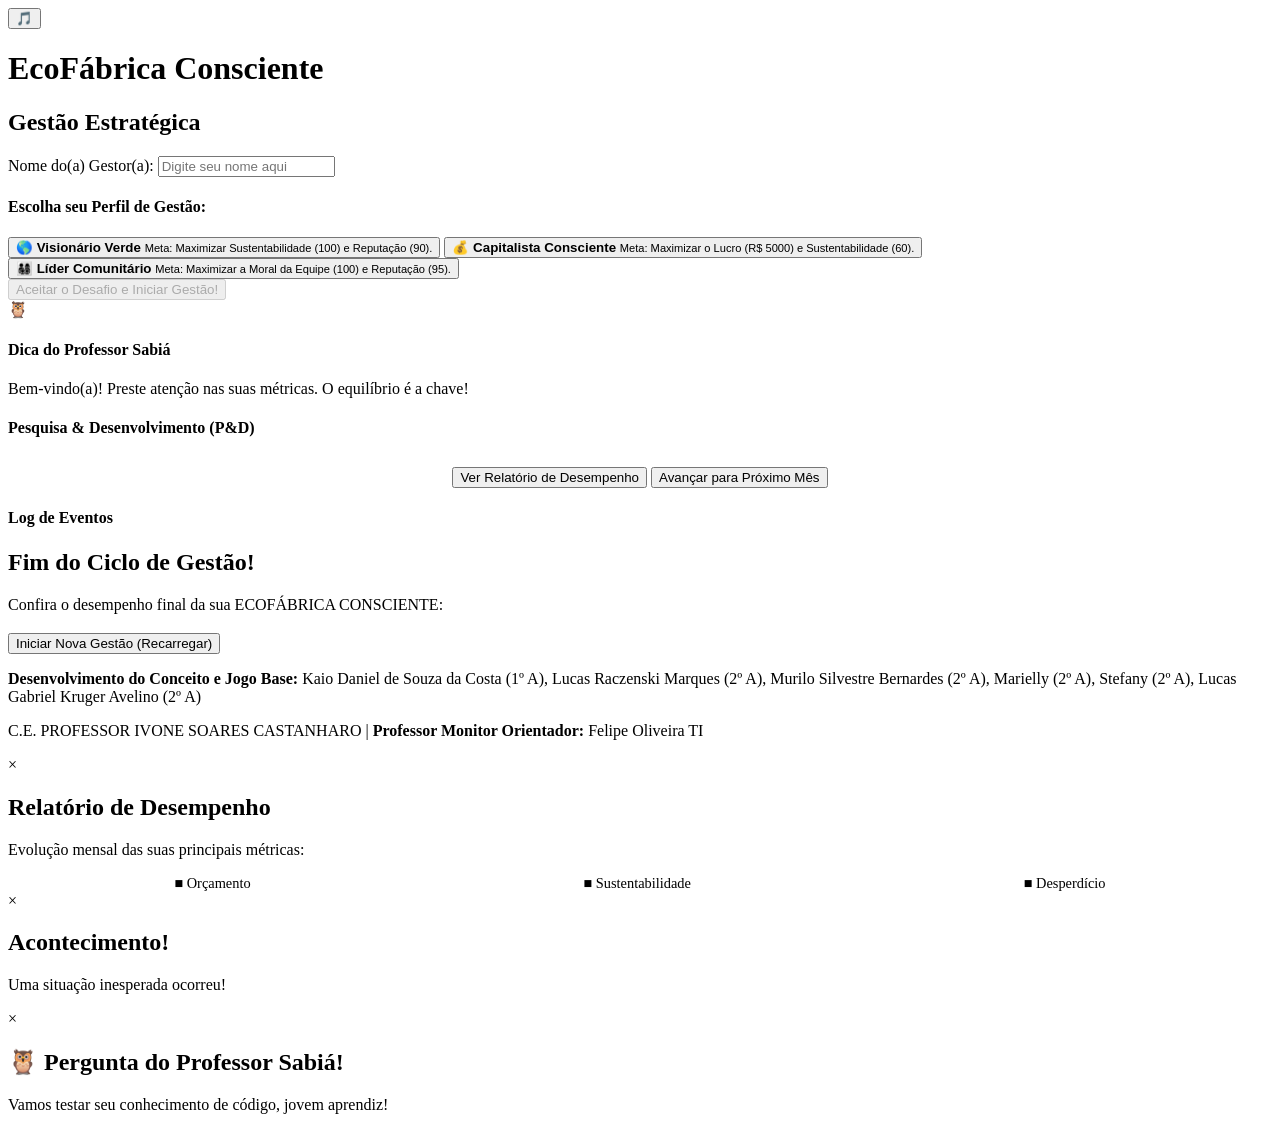
==== commit 0686d7d0: "Update index.html" ====
--- a/index.html
+++ b/index.html
@@ -6,598 +6,7 @@
     <title>EcoFábrica Consciente - Gestão Estratégica</title>
     
     <link href="https://fonts.googleapis.com/css2?family=Roboto:wght@400;700&family=Poppins:wght@600&display=swap" rel="stylesheet">
-
-    <style>
-        /* ==========================================================================
-           VIRTUAL FILE: /css/core/_variables.css
-           DESCRIÇÃO: Tokens de design (Cores, Fontes, Sombras)
-           ========================================================================== */
-        :root {
-            /* PROFESSOR SABIÁ: 
-                Variáveis CSS (Custom Properties) são nosso painel de controle.
-                Mude a cor aqui em '--color-primary' e o site inteiro muda junto!
-            */
-            
-            /* Paleta Principal */
-            --color-primary-dark: #225c51;
-            --color-primary: #2c786c;
-            --color-primary-light: #4a7c59;
-            --color-primary-extralight: #e8f5e9;
-
-            /* Paleta de Feedback (Ação do Usuário) */
-            --color-success: #4caf50;
-            --color-warning: #ff9800;
-            --color-danger: #f44336;
-            --color-info: #2196f3;
-            --color-research: #673ab7; /* Roxo para P&D */
-
-            /* Paleta Neutra (Texto e Fundos) */
-            --color-text-primary: #212121;
-            --color-text-secondary: #5f6368;
-            --color-text-light: #ffffff;
-            --color-border: #e0e0e0;
-            --color-disabled: #bdbdbd;
-            --color-background-main: #f4f7f6;
-            --color-background-container: #ffffff;
-            --color-background-modal: rgba(0, 0, 0, 0.65); /* Mais escuro */
-            --color-background-mentor: #fffbeb;
-
-            /* Tipografia */
-            --font-family-body: 'Roboto', 'Segoe UI', Tahoma, sans-serif;
-            --font-family-heading: 'Poppins', sans-serif;
-            --font-size-base: 16px;
-            --line-height-base: 1.6;
-
-            /* UI */
-            --border-radius-small: 4px;
-            --border-radius-medium: 8px;
-            --border-radius-large: 12px;
-            --shadow-light: 0 2px 4px rgba(0,0,0,0.05);
-            --shadow-medium: 0 4px 12px rgba(0,0,0,0.1);
-            --shadow-heavy: 0 8px 24px rgba(0,0,0,0.15);
-            --transition-speed: 0.2s ease-in-out;
-            --transition-speed-fast: 0.1s ease-in-out;
-        }
-
-        /* ==========================================================================
-           VIRTUAL FILE: /css/core/_reset.css
-           DESCRIÇÃO: Normaliza estilos padrões do navegador.
-           ========================================================================== */
-        *,
-        *::before,
-        *::after {
-            box-sizing: border-box; 
-            /* PROFESSOR SABIÁ: 
-                'box-sizing: border-box' é obrigatório.
-                Faz o 'padding' (espaçamento interno) e a 'border' (borda)
-                serem incluídos na altura e largura total do elemento.
-                Isso salva MUITA dor de cabeça no layout.
-            */
-        }
-        
-        html { font-size: var(--font-size-base); }
-
-        body {
-            font-family: var(--font-family-body);
-            line-height: var(--line-height-base);
-            color: var(--color-text-primary);
-            background-color: var(--color-background-main);
-            margin: 0;
-            padding: 20px;
-            display: flex;
-            flex-direction: column;
-            align-items: center;
-            min-height: 100vh;
-        }
-
-        /* ==========================================================================
-           VIRTUAL FILE: /css/core/_typography.css
-           DESCRIÇÃO: Estilos base de texto (Títulos, parágrafos)
-           ========================================================================== */
-        h1, h2, h3, h4, h5, h6 {
-            font-family: var(--font-family-heading);
-            color: var(--color-primary-dark);
-            margin: 0 0 0.75em 0;
-            line-height: 1.2;
-        }
-        h1 { font-size: 2.25rem; }
-        h2 { font-size: 1.75rem; color: var(--color-primary); }
-        h3 { font-size: 1.25rem; color: var(--color-primary-light); }
-        h4 { 
-            font-size: 1.1rem; 
-            color: var(--color-text-primary);
-            border-bottom: 2px solid var(--color-border);
-            padding-bottom: 8px;
-            margin-top: 24px;
-            text-align: left;
-        }
-        
-        p { margin: 0 0 1em 0; }
-        small { font-size: 0.85em; color: var(--color-text-secondary); }
-
-        /* ==========================================================================
-           VIRTUAL FILE: /css/layout/_main.css
-           DESCRIÇÃO: Estilos de layout (Container, Grid)
-           ========================================================================== */
-        
-        .l-game-wrapper {
-            background-color: var(--color-background-container);
-            padding: 25px 30px;
-            border-radius: var(--border-radius-large);
-            box-shadow: var(--shadow-medium);
-            width: 100%;
-            max-width: 1100px;
-            position: relative;
-            border-top: 5px solid var(--color-primary);
-        }
-
-        /* Layout das colunas de Ações e P&D */
-        .l-columns {
-            display: grid;
-            /* PROFESSOR SABIÁ: 
-                'grid-template-columns: repeat(auto-fit, minmax(300px, 1fr))'
-                Isso é CSS Grid moderno! Significa: crie colunas que
-                tenham NO MÍNIMO 300px. Se couber mais de uma (auto-fit),
-                distribua o espaço restante igualmente (1fr).
-                Isso é responsividade automática!
-            */
-            grid-template-columns: repeat(auto-fit, minmax(300px, 1fr));
-            gap: 30px;
-            text-align: left;
-            margin-top: 20px;
-        }
-
-        .l-credits-footer {
-            margin-top: 25px;
-            text-align: center;
-            font-size: 0.8em;
-            color: var(--color-text-secondary);
-            border-top: 1px solid var(--color-border);
-            padding-top: 15px;
-        }
-
-        /* ==========================================================================
-           VIRTUAL FILE: /css/components/_button.css
-           DESCRIÇÃO: Estilos para TODOS os botões
-           ========================================================================== */
-        
-        /* Base do Botão */
-        .c-btn {
-            font-family: var(--font-family-body);
-            font-weight: 700;
-            font-size: 1rem;
-            color: var(--color-text-light);
-            background-color: var(--color-primary-light);
-            border: none;
-            padding: 12px 20px;
-            margin: 5px;
-            border-radius: var(--border-radius-medium);
-            cursor: pointer;
-            text-align: center;
-            transition: all var(--transition-speed);
-            display: inline-block;
-        }
-
-        .c-btn:hover:not(:disabled) {
-            transform: translateY(-2px);
-            box-shadow: var(--shadow-medium);
-        }
-
-        .c-btn:active:not(:disabled) {
-            transform: translateY(0);
-        }
-
-        .c-btn:disabled {
-            background-color: var(--color-disabled) !important;
-            color: var(--color-text-secondary) !important;
-            cursor: not-allowed;
-            opacity: 0.7;
-            transform: none;
-            box-shadow: none;
-        }
-        
-        /* Modificadores de Cor */
-        .c-btn--start { background-color: var(--color-success); }
-        .c-btn--next-month { background-color: var(--color-warning); color: var(--color-text-primary); }
-        .c-btn--decision { background-color: var(--color-info); }
-        .c-btn--research { background-color: var(--color-research); }
-        .c-btn--event { background-color: var(--color-primary-dark); }
-        .c-btn--profile { background-color: var(--color-primary-light); }
-        .c-btn--profile.is-selected {
-            background-color: var(--color-primary-dark);
-            transform: scale(1.03);
-            box-shadow: var(--shadow-medium);
-        }
-
-        /* Modificadores de Layout */
-        .c-btn--full-width {
-            display: block;
-            width: 100%;
-            margin: 10px 0;
-        }
-        
-        .c-btn--action {
-            display: block;
-            width: 100%;
-            margin: 8px 0;
-            text-align: left;
-            padding: 10px 15px;
-            border-left: 4px solid transparent;
-            transition: all var(--transition-speed-fast);
-        }
-        /* MELHORIA: Feedback visual melhorado */
-        .c-btn--action:hover:not(:disabled) {
-            background-color: var(--color-primary-extralight);
-            color: var(--color-primary-dark);
-            border-left: 4px solid var(--color-primary);
-            transform: translateX(3px);
-            box-shadow: none;
-        }
-        .c-btn--research:hover:not(:disabled) {
-            background-color: #ede7f6; /* Roxo claro */
-            color: var(--color-research);
-            border-left: 4px solid var(--color-research);
-        }
-
-        .c-btn--action small {
-            display: block;
-            font-weight: 400;
-            opacity: 0.9;
-            color: inherit; /* Herda a cor (branco ou escuro) */
-            font-size: 0.85em;
-        }
-        .c-btn--action .cost { color: var(--color-warning); font-weight: 700; }
-        .c-btn--action .rp { color: #d1c4e9; font-weight: 700; }
-        .c-btn--action:hover:not(:disabled) .cost { color: var(--color-danger); }
-        .c-btn--action:hover:not(:disabled) .rp { color: var(--color-research); }
-        
-        .c-btn--audio-toggle {
-            position: absolute;
-            top: 15px;
-            right: 15px;
-            width: 45px;
-            height: 45px;
-            font-size: 1.5em;
-            padding: 0;
-            line-height: 1;
-            border-radius: 50%;
-            background-color: var(--color-primary-light);
-            z-index: 10;
-        }
-
-        /* ==========================================================================
-           VIRTUAL FILE: /css/components/_stats-grid.css
-           DESCRIÇÃO: O painel principal de estatísticas do jogo
-           ========================================================================== */
-        .c-stats-grid {
-            display: grid;
-            grid-template-columns: repeat(auto-fit, minmax(180px, 1fr));
-            gap: 12px;
-            margin-bottom: 20px;
-            padding: 15px;
-            background-color: var(--color-primary-extralight);
-            border-radius: var(--border-radius-medium);
-        }
-
-        .c-stats-grid__item {
-            padding: 12px;
-            background-color: var(--color-background-container);
-            border-radius: var(--border-radius-small);
-            font-size: 0.95em;
-            border: 1px solid var(--color-border);
-            text-align: left;
-            box-shadow: var(--shadow-light);
-            transition: all var(--transition-speed);
-        }
-
-        /* MELHORIA: Feedback visual */
-        .c-stats-grid__item:hover {
-            transform: translateY(-3px);
-            box-shadow: var(--shadow-medium);
-        }
-
-        .c-stats-grid__label {
-            display: block;
-            font-size: 0.85em;
-            color: var(--color-text-secondary);
-            margin-bottom: 4px;
-        }
-        
-        .c-stats-grid__value {
-            font-weight: 700;
-            color: var(--color-primary-dark);
-            font-size: 1.25em;
-        }
-
-        /* Modificadores de cor para valores específicos */
-        .c-stats-grid__value--budget { color: var(--color-success); }
-        .c-stats-grid__value--waste { color: var(--color-danger); }
-        .c-stats-grid__value--morale { color: var(--color-info); }
-        .c-stats-grid__value--reputation { color: var(--color-primary-light); }
-        .c-stats-grid__value--marketPriceModifier.is-good { color: var(--color-success); }
-        .c-stats-grid__value--marketPriceModifier.is-bad { color: var(--color-danger); }
-
-
-        /* ==========================================================================
-           VIRTUAL FILE: /css/components/_log.css
-           DESCRIÇÃO: O log de eventos do jogo
-           ========================================================================== */
-        .c-game-log {
-            margin-top: 20px;
-            padding: 15px;
-            background-color: #fdfdfd;
-            border: 1px solid var(--color-border);
-            border-radius: var(--border-radius-medium);
-            text-align: left;
-            height: 200px;
-            overflow-y: auto;
-            font-size: 0.9em;
-            box-shadow: inset 0 2px 4px rgba(0,0,0,0.05);
-        }
-
-        .c-game-log__entry {
-            margin: 0 0 8px 0;
-            padding: 8px;
-            border-bottom: 1px dashed var(--color-border);
-        }
-        .c-game-log__entry:first-child { 
-            animation: fadeIn 0.5s ease;
-        }
-        .c-game-log__entry:last-child { border-bottom: none; }
-
-        /* Modificadores de tipo de log */
-        .c-game-log__entry--good { color: var(--color-success); }
-        .c-game-log__entry--bad { color: var(--color-danger); }
-        .c-game-log__entry--neutral { color: var(--color-info); }
-        .c-game-log__entry--sabia { 
-            font-style: italic; 
-            color: var(--color-primary-dark);
-            background-color: var(--color-primary-extralight);
-            border-radius: var(--border-radius-small);
-        }
-        .c-game-log__entry--sabia strong { color: var(--color-primary); }
-
-        @keyframes fadeIn {
-            from { opacity: 0; transform: translateY(-10px); }
-            to { opacity: 1; transform: translateY(0); }
-        }
-
-        /* ==========================================================================
-           VIRTUAL FILE: /css/components/_forms.css
-           DESCRIÇÃO: Estilos para inputs e labels
-           ========================================================================== */
-        .c-form-group {
-            margin-bottom: 20px;
-            text-align: left;
-        }
-
-        .c-form-group label {
-            display: block;
-            margin-bottom: 8px;
-            font-weight: 700;
-            color: var(--color-primary-light);
-            font-size: 1.1em;
-        }
-
-        .c-form-group input[type="text"] {
-            padding: 12px;
-            width: 100%;
-            border: 1px solid var(--color-border);
-            border-radius: var(--border-radius-medium);
-            font-size: 1rem;
-            transition: border-color var(--transition-speed), box-shadow var(--transition-speed);
-        }
-        
-        .c-form-group input[type="text"]:focus {
-            outline: none;
-            border-color: var(--color-primary);
-            box-shadow: 0 0 0 3px var(--color-primary-extralight);
-        }
-
-        /* ==========================================================================
-           VIRTUAL FILE: /css/components/_modal.css
-           DESCRIÇÃO: Estilos para pop-ups (Relatório, Eventos, Professor)
-           ========================================================================== */
-        .c-modal {
-            display: none; /* Controlado por JS */
-            position: fixed;
-            z-index: 1000;
-            left: 0;
-            top: 0;
-            width: 100%;
-            height: 100%;
-            overflow: auto;
-            background-color: var(--color-background-modal);
-            animation: fadeIn 0.3s;
-        }
-
-        .c-modal__content {
-            background-color: var(--color-background-container);
-            margin: 10% auto;
-            padding: 30px;
-            border: 1px solid var(--color-border);
-            width: 90%;
-            max-width: 700px;
-            border-radius: var(--border-radius-large);
-            box-shadow: var(--shadow-heavy);
-            position: relative;
-            animation: slideIn 0.4s;
-        }
-
-        .c-modal__close-btn {
-            color: var(--color-text-secondary);
-            float: right;
-            font-size: 28px;
-            font-weight: bold;
-            cursor: pointer;
-            transition: color var(--transition-speed);
-        }
-        .c-modal__close-btn:hover,
-        .c-modal__close-btn:focus {
-            color: var(--color-text-primary);
-            text-decoration: none;
-            outline: none;
-        }
-        
-        /* Modificador para o modal do Professor */
-        .c-modal__content--sabia { border-top: 5px solid var(--color-warning); }
-        .c-modal__content--sabia h2 { color: var(--color-warning); }
-        
-        .c-modal__content--event { border-top: 5px solid var(--color-danger); }
-        .c-modal__content--event h2 { color: var(--color-danger); }
-
-        @keyframes slideIn {
-            from { opacity: 0; transform: translateY(-50px); }
-            to { opacity: 1; transform: translateY(0); }
-        }
-
-        /* ==========================================================================
-           VIRTUAL FILE: /css/components/_chart.css
-           DESCRIÇÃO: Estilos para o gráfico de barras do relatório
-           ========================================================================== */
-        .c-chart-container {
-            display: flex;
-            justify-content: space-around;
-            align-items: flex-end;
-            height: 250px;
-            border-bottom: 2px solid var(--color-text-primary);
-            padding: 10px;
-            box-sizing: border-box;
-            margin-top: 20px;
-        }
-        
-        .c-chart-bar-wrapper {
-            height: 100%;
-            display: flex;
-            flex-direction: column;
-            justify-content: flex-end;
-            align-items: center;
-            margin: 0 5px;
-            flex-grow: 1;
-            text-align: center;
-        }
-
-        .c-chart-bar {
-            width: 100%;
-            max-width: 40px; /* Largura máxima da barra */
-            text-align: center;
-            color: var(--color-text-light);
-            font-size: 0.9em;
-            position: relative;
-            transition: height 0.5s ease-out;
-            display: flex;
-            justify-content: center;
-            align-items: flex-end;
-            padding-bottom: 5px;
-            box-sizing: border-box;
-            border-radius: var(--border-radius-small) var(--border-radius-small) 0 0;
-        }
-
-        .c-chart-bar__value {
-            font-weight: bold;
-            background: rgba(0,0,0,0.2);
-            padding: 1px 3px;
-            border-radius: var(--border-radius-small);
-        }
-
-        .c-chart-bar__label {
-            margin-top: 8px;
-            color: var(--color-text-primary);
-            font-size: 0.85em;
-            font-weight: 700;
-        }
-
-        .c-chart-bar--budget { background-color: var(--color-success); }
-        .c-chart-bar--sustainability { background-color: var(--color-primary); }
-        .c-chart-bar--waste { background-color: var(--color-danger); }
-
-        /* ==========================================================================
-           VIRTUAL FILE: /css/components/_professor-sabia.css
-           DESCRIÇÃO: Estilos para a UI do Professor Sabiá
-           ========================================================================== */
-        .c-sabia-mentor {
-            padding: 15px;
-            margin-top: 20px;
-            background-color: var(--color-background-mentor);
-            border: 1px solid var(--color-warning);
-            border-radius: var(--border-radius-medium);
-            text-align: left;
-            display: flex;
-            align-items: center;
-            gap: 15px;
-            box-shadow: var(--shadow-light);
-        }
-
-        .c-sabia-mentor__icon {
-            font-size: 2.5em;
-            flex-shrink: 0;
-        }
-
-        .c-sabia-mentor__content h4 {
-            margin: 0 0 5px 0;
-            color: var(--color-warning);
-            border-bottom: none;
-            font-size: 1.1em;
-        }
-
-        .c-sabia-mentor__content p {
-            margin: 0;
-            font-size: 0.95em;
-            color: var(--color-text-secondary);
-        }
-
-        /* ==========================================================================
-           VIRTUAL FILE: /css/layout/_responsive.css
-           DESCRIÇÃO: Media Queries para responsividade
-           ========================================================================== */
-        @media (max-width: 768px) {
-            body { padding: 10px; }
-            .l-game-wrapper { padding: 15px; }
-            
-            h1 { font-size: 1.8rem; }
-            h2 { font-size: 1.5rem; }
-
-            .l-columns {
-                grid-template-columns: 1fr; /* Força uma coluna única */
-            }
-
-            .c-stats-grid {
-                grid-template-columns: 1fr 1fr; /* Força duas colunas */
-            }
-
-            .c-modal__content {
-                width: 95%;
-                margin: 15% auto;
-                padding: 20px;
-            }
-
-            .c-sabia-mentor {
-                flex-direction: column;
-                text-align: center;
-            }
-        }
-
-        @media (max-width: 480px) {
-            .c-stats-grid {
-                grid-template-columns: 1fr; /* Força uma coluna única em telas muito pequenas */
-            }
-            .c-chart-bar__value { font-size: 0.7em; }
-            .c-chart-bar__label { font-size: 0.7em; }
-        }
-
-        /* ==========================================================================
-           VIRTUAL FILE: /css/utils/_helpers.css
-           DESCRIÇÃO: Classes utilitárias (ex: esconder/mostrar)
-           ========================================================================== */
-        .u-hidden {
-            display: none !important;
-        }
-        
-        .u-text-danger { color: var(--color-danger); }
-        .u-text-success { color: var(--color-success); }
-        .u-text-center { text-align: center; }
-
-    </style>
+    <link rel="stylesheet" href="style.css">
 </head>
 <body>
     <audio id="background-music" src="https://www.chosic.com/wp-content/uploads/2021/04/And-So-It-Begins-Inspired-By-Crush-Sometimes.mp3" loop></audio>
@@ -645,11 +54,10 @@
             </aside>
             
             <div class="l-columns">
-                <div id="decisions-column">
-                    </div>
+                <div id="decisions-column"></div>
                 <div id="research-column">
                     <h4>Pesquisa & Desenvolvimento (P&D)</h4>
-                    </div>
+                </div>
             </div>
 
             <div style="margin-top: 30px; text-align: center;">
@@ -680,8 +88,7 @@
             <span class="c-modal__close-btn" data-modal-id="report-modal">&times;</span>
             <h2 id="report-modal-title">Relatório de Desempenho</h2>
             <p>Evolução mensal das suas principais métricas:</p>
-            <div id="chart-container" class="c-chart-container">
-                </div>
+            <div id="chart-container" class="c-chart-container"></div>
             <div style="display: flex; justify-content: space-around; margin-top: 10px; font-size: 0.9em;">
                 <span><span style="color:var(--color-success)">■</span> Orçamento</span>
                 <span><span style="color:var(--color-primary)">■</span> Sustentabilidade</span>
@@ -694,8 +101,7 @@
         <div class="c-modal__content c-modal__content--event">
             <span class="c-modal__close-btn u-hidden">&times;</span> <h2 id="event-modal-title">Acontecimento!</h2>
             <p id="event-modal-message">Uma situação inesperada ocorreu!</p>
-            <div id="event-modal-choices">
-                </div>
+            <div id="event-modal-choices"></div>
         </div>
     </div>
     
@@ -705,1681 +111,11 @@
             <h2 id="sabia-quiz-title">🦉 Pergunta do Professor Sabiá!</h2>
             <p>Vamos testar seu conhecimento de código, jovem aprendiz!</p>
             <p id="sabia-quiz-question" style="font-weight: 700; font-size: 1.1em;"></p>
-            <div id="sabia-quiz-choices">
-                </div>
+            <div id="sabia-quiz-choices"></div>
             <p id="sabia-quiz-feedback" style="margin-top: 15px;"></p>
         </div>
     </div>
 
-
-    <script>
-    /*
-    PROFESSOR SABIÁ: 
-    'document.addEventListener("DOMContentLoaded", ...)'
-    Isso diz ao navegador: "Ei, não execute NENHUM JavaScript
-    até que todo o HTML da página esteja carregado e pronto."
-    É a nossa "luz verde" para começar!
-    */
-    document.addEventListener("DOMContentLoaded", () => {
-
-        /* ==========================================================================
-           VIRTUAL FILE: /js/utils/helpers.js
-           DESCRIÇÃO: Funções utilitárias puras e reutilizáveis.
-           ========================================================================== */
-        const Helpers = {
-            /** Formata um número como moeda BRL (Real) */
-            formatCurrency: (value) => {
-                // PROFESSOR SABIÁ: 'Intl.NumberFormat' é a forma moderna
-                // de formatar moedas, sem gambiarras.
-                return new Intl.NumberFormat('pt-BR', {
-                    style: 'currency',
-                    currency: 'BRL',
-                    minimumFractionDigits: 0,
-                    maximumFractionDigits: 0,
-                }).format(value || 0);
-            },
-
-            /** Limita um número a um intervalo (mínimo e máximo) */
-            clamp: (value, min, max) => {
-                // PROFESSOR SABIÁ: 'clamp' (trava) é super útil para
-                // garantir que a 'Moral' não passe de 100.
-                return Math.max(min, Math.min(value, max));
-            },
-            
-            /** Pega um item aleatório de um array */
-            getRandomItem: (arr) => {
-                if (!arr || arr.length === 0) return null;
-                return arr[Math.floor(Math.random() * arr.length)];
-            }
-        };
-
-
-        /* ==========================================================================
-           VIRTUAL FILE: /js/config/SabiaData.js
-           DESCRIÇÃO: A "Inteligência" do Professor Sabiá.
-                      Base de conhecimento sobre o jogo e código.
-           ========================================================================== */
-        const SABIA_KNOWLEDGE_BASE = {
-            // Dicas contextuais sobre o JOGO
-            gameTips: [
-                { 
-                    condition: (s) => s.budget < 500,
-                    tip: "Seu orçamento está perigosamente baixo! Evite gastos grandes e foque em ações que gerem receita ou reduzam custos, como 'Otimizar Logística'." 
-                },
-                { 
-                    condition: (s) => s.waste > 60,
-                    tip: "O nível de desperdício está altíssimo! Isso gera custos e afeta sua reputação. Invista em 'Reciclagem Básica' ou 'Treinamento de Eficiência' urgente!" 
-                },
-                { 
-                    condition: (s) => s.morale < 40,
-                    tip: "A moral da equipe está em queda. Funcionários infelizes produzem menos. Considere 'Melhorar refeitório' ou uma Política de 'Lanches Grátis'." 
-                },
-                { 
-                    condition: (s) => s.sustainability < 20,
-                    tip: "Sua operação não é nada sustentável. A fiscalização pode bater na sua porta. 'Investir em Energia Solar' é caro, mas resolve isso a longo prazo."
-                },
-                { 
-                    condition: (s) => s.researchPoints > 15,
-                    tip: "Você acumulou muitos Pontos de P&D! Não os deixe parados. Pesquise novas tecnologias para desbloquear ações mais poderosas."
-                },
-                { 
-                    condition: (s) => s.marketPriceModifier > 1.3,
-                    tip: `O mercado está pagando ${((s.marketPriceModifier-1)*100).toFixed(0)}% a mais! Sua produção vale ouro! Excelente hora para focar em 'Produção'.`
-                },
-                { 
-                    condition: (s) => s.marketPriceModifier < 0.9,
-                    tip: "O mercado está em baixa... Estamos recebendo menos pelos produtos. Talvez seja hora de focar em cortar custos e desperdício, em vez de expandir a produção."
-                },
-                { 
-                    condition: (s) => s.currentMonth === 1,
-                    tip: "Primeiro mês! Analise seu perfil de gestor. Se você é 'Visionário Verde', sua prioridade é Sustentabilidade, não apenas lucro." 
-                },
-                { 
-                    condition: (s) => s.currentMonth === 6,
-                    tip: "Estamos no meio do ano. É um bom momento para checar o Relatório de Desempenho e ver sua evolução. Ajuste sua estratégia!" 
-                },
-                {
-                    condition: (s) => s.currentMonth === 11,
-                    tip: "Reta final! Se você está longe da sua meta, talvez precise de uma ação de 'alto risco, alta recompensa'. Boa sorte!"
-                }
-            ],
-            
-            // Perguntas do Quiz sobre CÓDIGO (HTML, CSS, JS)
-            quizQuestions: [
-                {
-                    area: "HTML",
-                    question: "Qual tag HTML é usada para o *conteúdo principal* de uma página, ajudando na semântica e acessibilidade?",
-                    options: ["<div class='main'>", "<main>", "<content>", "<body-content>"],
-                    answer: "<main>",
-                    explanation: "<main> é a tag semântica correta. Leitores de tela usam ela para pular direto ao conteúdo principal."
-                },
-                {
-                    area: "HTML",
-                    question: "Para que serve o atributo 'for' em uma tag <label>?",
-                    options: ["Para criar um loop 'for'", "Para conectar o label a um 'id' de um <input>", "Para definir a fonte do texto", "Para uso em formulários de 'for'necedores"],
-                    answer: "Para conectar o label a um 'id' de um <input>",
-                    explanation: "O 'for' no <label> é vinculado ao 'id' do <input>, melhorando a acessibilidade e a usabilidade (clicar no label foca o input)."
-                },
-                {
-                    area: "HTML",
-                    question: "O que significa o atributo 'data-profile' que usamos nos botões de perfil?",
-                    options: ["Define o CSS do perfil", "É um atributo de dados ('data attribute') para guardar informações customizadas", "É um link para o perfil do usuário", "Não tem função, é apenas um comentário"],
-                    answer: "É um atributo de dados ('data attribute') para guardar informações customizadas",
-                    explanation: "Data attributes (começam com 'data-') são uma forma padrão de armazenar dados no HTML para serem lidos pelo JavaScript."
-                },
-                {
-                    area: "CSS",
-                    question: "O que 'box-sizing: border-box;' faz?",
-                    options: ["Coloca uma borda em todas as caixas", "Calcula o tamanho da caixa incluindo padding e border na largura/altura total", "Calcula o tamanho da caixa somando padding e border à largura/altura", "Centraliza a caixa na página"],
-                    answer: "Calcula o tamanho da caixa incluindo padding e border na largura/altura total",
-                    explanation: "Por padrão, 'width' + 'padding' + 'border' = largura real. Com 'border-box', 'width' = largura real (incluindo padding/border). Isso facilita layouts!"
-                },
-                {
-                    area: "CSS",
-                    question: "Qual a *vantagem* de usar Variáveis CSS (ex: '--color-primary')?",
-                    options: ["Deixa o CSS mais rápido", "É a única forma de usar cores", "Permite mudar um valor (ex: uma cor) em um só lugar e atualizar o site inteiro", "Funciona em navegadores antigos como o IE6"],
-                    answer: "Permite mudar um valor (ex: uma cor) em um só lugar e atualizar o site inteiro",
-                    explanation: "Variáveis centralizam seus valores de design ('tokens'). Mude a variável '--color-primary' e todos os elementos que a usam mudam instantaneamente."
-                },
-                {
-                    area: "CSS",
-                    question: "No CSS Grid, o que 'repeat(auto-fit, minmax(200px, 1fr))' significa?",
-                    options: ["Cria 200 colunas", "Repete o layout 1 vez", "Cria colunas de 200px que não crescem", "Cria o máximo de colunas que couberem, com no mínimo 200px, e distribui o espaço extra (1fr)"],
-                    answer: "Cria o máximo de colunas que couberem, com no mínimo 200px, e distribui o espaço extra (1fr)",
-                    explanation: "É uma das regras mais poderosas do CSS Grid para criar layouts responsivos automaticamente, sem precisar de media queries!"
-                },
-                {
-                    area: "JS",
-                    question: "O que o 'document.addEventListener(\"DOMContentLoaded\", ...)' faz?",
-                    options: ["Inicia o download do HTML", "Espera o DOM (HTML) estar totalmente carregado antes de rodar o JS", "Carrega as fontes do documento", "Cria um evento de clique"],
-                    answer: "Espera o DOM (HTML) estar totalmente carregado antes de rodar o JS",
-                    explanation: "Isso previne erros! Se o JS rodar antes do HTML, ele pode tentar achar um botão (ex: 'start-button') que *ainda não existe* e quebrar."
-                },
-                {
-                    area: "JS",
-                    question: "Qual a diferença entre 'let' e 'const'?",
-                    options: ["'let' é para números, 'const' é para texto", "'let' pode ter seu valor reatribuído, 'const' não pode", "'const' é mais rápido que 'let'", "Não há diferença, são a mesma coisa"],
-                    answer: "'let' pode ter seu valor reatribuído, 'const' não pode",
-                    explanation: "'const' (constante) cria uma variável que não pode ser reatribuída. 'let' cria uma variável que pode. Regra de ouro: use 'const' sempre, a menos que você *precise* mudar o valor, aí use 'let'."
-                },
-                {
-                    area: "JS",
-                    question: "Para que serve a 'Intl.NumberFormat('pt-BR', ...)' que usamos?",
-                    options: ["Para formatar números internacionais", "Para formatar números e moedas no padrão correto de uma língua (ex: R$ 1.234,56)", "Para traduzir a página", "Para calcular impostos"],
-                    answer: "Para formatar números e moedas no padrão correto de uma língua (ex: R$ 1.234,56)",
-                    explanation: "'Intl' (Internationalization) é a API nativa do JS para lidar com formatos de data, hora e números em diferentes locais do mundo."
-                },
-                {
-                    area: "JS",
-                    question: "O que é uma 'Classe' (como 'class Game' que usamos)?",
-                    options: ["Um arquivo de CSS", "Uma 'planta' ou 'molde' para criar objetos com as mesmas propriedades e métodos", "Uma função que roda sozinha", "Um tipo de comentário"],
-                    answer: "Uma 'planta' ou 'molde' para criar objetos com as mesmas propriedades e métodos",
-                    explanation: "A 'class Game' é o molde. Quando fazemos 'new Game()', criamos um *objeto* (uma 'instância') daquele molde, que já vem com 'state', 'ui', 'sabia', e os métodos 'advanceMonth()', etc."
-                },
-                {
-                    area: "JS",
-                    question: "Por que separamos o código em classes como 'Game', 'State' e 'UI'?",
-                    options: ["Porque é obrigatório pelo navegador", "Para o código ficar mais longo", "Chama-se 'Separação de Preocupações' (SoC). Cada classe tem UMA responsabilidade, facilitando a manutenção.", "Para confundir quem está lendo"],
-                    answer: "Chama-se 'Separação de Preocupações' (SoC). Cada classe tem UMA responsabilidade, facilitando a manutenção.",
-                    explanation: "A 'UI' só mexe no HTML. A 'State' só guarda dados. O 'Game' orquestra tudo. Se o layout quebrar, mexemos só na 'UI'. Se o cálculo de lucro estiver errado, mexemos só na 'State'. Isso é arquitetura sólida!"
-                }
-            ]
-        };
-
-
-        /* ==========================================================================
-           VIRTUAL FILE: /js/config/GameData.js
-           DESCRIÇÃO: A definição de TODO o conteúdo do jogo.
-                      EXPANDIDO com novas categorias, ações e eventos.
-           ========================================================================== */
-        const GAME_DATA = {
-            totalMonths: 12,
-            
-            initialState: {
-                budget: 1500,
-                production: 50,
-                waste: 40,
-                sustainability: 20,
-                morale: 60,
-                reputation: 30,
-                researchPoints: 5,
-                land: 10,
-                marketPriceModifier: 1.0, // 1.0 = 100% do preço
-            },
-            
-            statDisplayNames: {
-                budget: "Orçamento",
-                production: "Produção/mês",
-                waste: "Desperdício/mês",
-                sustainability: "Sustentabilidade",
-                morale: "Moral da Equipe",
-                reputation: "Reputação",
-                researchPoints: "Pontos P&D",
-                land: "Área Agrícola (ha)",
-                marketPriceModifier: "Preço de Mercado"
-            },
-            
-            profiles: {
-                visionario: {
-                    name: "Visionário Verde 🌎",
-                    description: "Sua gestão foi um exemplo para o Paraná! Você provou que é possível prosperar cuidando do planeta.",
-                    winCondition: (s) => s.sustainability >= 100 && s.reputation >= 90,
-                    getWinMessage: (s) => `PARABÉNS! Você atingiu ${s.sustainability} de Sustentabilidade e ${s.reputation} de Reputação!`
-                },
-                capitalista: {
-                    name: "Capitalista Consciente 💰",
-                    description: "Resultados financeiros impressionantes! Você soube aliar lucro com responsabilidade.",
-                    winCondition: (s) => s.budget >= 5000 && s.sustainability >= 60,
-                    getWinMessage: (s) => `PARABÉNS! Você atingiu ${Helpers.formatCurrency(s.budget)} em caixa e ${s.sustainability} de Sustentabilidade!`
-                },
-                lider: {
-                    name: "Líder Comunitário 👨‍👩‍👧‍👦",
-                    description: "Sua fábrica é o orgulho da comunidade! Sua gestão focada em pessoas e reputação criou um ambiente exemplar.",
-                    winCondition: (s) => s.morale >= 100 && s.reputation >= 95,
-                    getWinMessage: (s) => `PARABÉNS! Você atingiu ${s.morale} de Moral e ${s.reputation} de Reputação!`
-                }
-            },
-            
-            // Árvore de Pesquisa (P&D) - Expandida
-            researchTree: {
-                // Tier 1: Pesquisas Básicas
-                t1_basic_recycling: {
-                    id: 't1_basic_recycling',
-                    label: "P&D: Reciclagem Básica",
-                    costRP: 5,
-                    description: "Estuda métodos simples de separação e reuso de resíduos.",
-                    effects: { sustainability: 5 },
-                    unlocksActions: ['action_implement_basic_recycling', 'action_policy_preventive_maintenance'],
-                    requiredTech: []
-                },
-                t1_efficiency_studies: {
-                    id: 't1_efficiency_studies',
-                    label: "P&D: Estudos de Eficiência",
-                    costRP: 5,
-                    description: "Analisa o fluxo de trabalho para reduzir desperdício de tempo e material.",
-                    effects: { production: 5 },
-                    unlocksActions: ['action_team_training_efficiency', 'action_policy_overtime'],
-                    requiredTech: []
-                },
-                t1_local_marketing: {
-                    id: 't1_local_marketing',
-                    label: "P&D: Marketing Comunitário",
-                    costRP: 3,
-                    description: "Entende como melhorar a imagem da fábrica na comunidade local.",
-                    effects: { reputation: 5 },
-                    unlocksActions: ['action_sponsor_local_team', 'action_community_open_day'],
-                    requiredTech: []
-                },
-                
-                // Tier 2: Pesquisas Intermediárias
-                t2_water_optimization: {
-                    id: 't2_water_optimization',
-                    label: "P&D: Otimização de Água",
-                    costRP: 10,
-                    description: "Pesquisa sobre reuso de água e sistemas de irrigação eficientes.",
-                    effects: { sustainability: 5 },
-                    unlocksActions: ['action_install_water_reuse_system'],
-                    requiredTech: ['t1_basic_recycling']
-                },
-                t2_green_energy: {
-                    id: 't2_green_energy',
-                    label: "P&D: Estudo de Energia Limpa",
-                    costRP: 12,
-                    description: "Analisa a viabilidade de painéis solares e outras fontes limpas.",
-                    effects: {},
-                    unlocksActions: ['action_install_solar_panels'],
-                    requiredTech: ['t1_efficiency_studies']
-                },
-                t2_hr_development: {
-                    id: 't2_hr_development',
-                    label: "P&D: Desenvolvimento de RH",
-                    costRP: 8,
-                    description: "Estuda políticas de bônus, saúde e bem-estar para a equipe.",
-                    effects: { morale: 5 },
-                    unlocksActions: ['action_profit_sharing_plan', 'action_health_plan'],
-                    requiredTech: ['t1_local_marketing']
-                },
-                t2_supply_chain: {
-                    id: 't2_supply_chain',
-                    label: "P&D: Logística de Suprimentos",
-                    costRP: 10,
-                    description: "Otimiza a compra de matéria-prima e logística de entrada.",
-                    effects: {},
-                    unlocksActions: ['action_local_suppliers'],
-                    requiredTech: ['t1_efficiency_studies']
-                },
-
-                // Tier 3: Pesquisas Avançadas
-                t3_advanced_recycling: {
-                    id: 't3_advanced_recycling',
-                    label: "P&D: Reciclagem Avançada",
-                    costRP: 20,
-                    description: "Desenvolve tecnologia para 'lixo zero', transformando resíduos em sub-produtos.",
-                    effects: { sustainability: 10 },
-                    unlocksActions: ['action_zero_waste_plant'],
-                    requiredTech: ['t2_water_optimization']
-                },
-                t3_automation: {
-                    id: 't3_automation',
-                    label: "P&D: Automação de Linha",
-                    costRP: 25,
-                    description: "Implementa robôs para acelerar a produção (cuidado com a moral!).",
-                    effects: { production: 10 },
-                    unlocksActions: ['action_automate_production_line'],
-                    requiredTech: ['t2_green_energy']
-                },
-                t3_brand_strategy: {
-                    id: 't3_brand_strategy',
-                    label: "P&D: Estratégia de Marca",
-                    costRP: 15,
-                    description: "Cria uma marca forte e reconhecida nacionalmente.",
-                    effects: { reputation: 10 },
-                    unlocksActions: ['action_national_marketing_campaign'],
-                    requiredTech: ['t2_hr_development']
-                },
-                
-                // Tier 4: Pesquisas de Ponta
-                t4_carbon_capture: {
-                    id: 't4_carbon_capture',
-                    label: "P&D: Captura de Carbono",
-                    costRP: 40,
-                    description: "Tecnologia experimental para tornar a fábrica carbono-negativo.",
-                    effects: { sustainability: 20 },
-                    unlocksActions: ['action_carbon_capture_filters'],
-                    requiredTech: ['t3_advanced_recycling']
-                },
-                t4_ai_optimization: {
-                    id: 't4_ai_optimization',
-                    label: "P&D: Otimização por IA",
-                    costRP: 35,
-                    description: "Usa IA para prever demanda de mercado e otimizar a produção em tempo real.",
-                    effects: { production: 10 },
-                    unlocksActions: ['action_ai_logistics'],
-                    requiredTech: ['t3_automation']
-                }
-            },
-            
-            // Ações de Gestão (Agora com "category")
-            actions: {
-                // Categoria: Operações
-                action_optimize_logistics: {
-                    id: 'action_optimize_logistics',
-                    category: 'Operações',
-                    label: "Otimizar Logística de Entrega",
-                    cost: 200,
-                    description: "Revisar rotas de entrega para economizar combustível e tempo.",
-                    effects: {},
-                    isMonthlyEffect: true,
-                    monthlyEffects: { budget_income: 50, sustainability: 1 },
-                    requiredTech: []
-                },
-                action_implement_basic_recycling: {
-                    id: 'action_implement_basic_recycling',
-                    category: 'Operações',
-                    label: "Implementar Reciclagem Básica",
-                    cost: 300,
-                    description: "Instala lixeiras de separação e processos de reuso.",
-                    effects: { waste: -15, sustainability: 15, morale: 5 },
-                    requiredTech: ['t1_basic_recycling']
-                },
-                action_install_water_reuse_system: {
-                    id: 'action_install_water_reuse_system',
-                    category: 'Operações',
-                    label: "Instalar Reuso de Água",
-                    cost: 600,
-                    description: "Sistema de ciclo fechado que economiza milhares de litros.",
-                    effects: { waste: -10, sustainability: 20 },
-                    requiredTech: ['t2_water_optimization']
-                },
-                action_install_solar_panels: {
-                    id: 'action_install_solar_panels',
-                    category: 'Operações',
-                    label: "Instalar Energia Solar (Pequena)",
-                    cost: 1000,
-                    description: "Cobre 30% da demanda de energia com painéis solares.",
-                    effects: { sustainability: 30, reputation: 10, waste: -5 },
-                    monthlyEffects: { budget_income: 100 },
-                    requiredTech: ['t2_green_energy']
-                },
-                action_local_suppliers: {
-                    id: 'action_local_suppliers',
-                    category: 'Operações',
-                    label: "Priorizar Fornecedores Locais",
-                    cost: 250,
-                    description: "Reduz custo de frete e melhora a reputação local.",
-                    effects: { reputation: 10, sustainability: 5 },
-                    monthlyEffects: { budget_income: 25 },
-                    requiredTech: ['t2_supply_chain']
-                },
-                action_zero_waste_plant: {
-                    id: 'action_zero_waste_plant',
-                    category: 'Operações',
-                    label: "Converter para 'Lixo Zero'",
-                    cost: 2500,
-                    description: "Investimento massivo para eliminar 100% do desperdício.",
-                    effects: { waste: -50, sustainability: 40, reputation: 20 },
-                    requiredTech: ['t3_advanced_recycling']
-                },
-                action_automate_production_line: {
-                    id: 'action_automate_production_line',
-                    category: 'Operações',
-                    label: "Automatizar Linha de Produção",
-                    cost: 2000,
-                    description: "Aumenta drasticamente a produção, mas pode reduzir a moral.",
-                    effects: { production: 50, morale: -20, waste: 5 },
-                    requiredTech: ['t3_automation']
-                },
-                action_carbon_capture_filters: {
-                    id: 'action_carbon_capture_filters',
-                    category: 'Operações',
-                    label: "Instalar Filtros de Captura de Carbono",
-                    cost: 3000,
-                    description: "Torna a fábrica carbono-negativo, um feito de RP e sustentabilidade.",
-                    effects: { sustainability: 50, reputation: 30 },
-                    monthlyEffects: { budget_expense: 100 },
-                    requiredTech: ['t4_carbon_capture']
-                },
-                action_ai_logistics: {
-                    id: 'action_ai_logistics',
-                    category: 'Operações',
-                    label: "Implementar Logística por IA",
-                    cost: 1500,
-                    description: "IA otimiza toda a cadeia de suprimentos, reduzindo custos.",
-                    effects: { production: 10 },
-                    monthlyEffects: { budget_income: 150, waste: -5 },
-                    requiredTech: ['t4_ai_optimization']
-                },
-                
-                // Categoria: Recursos Humanos
-                action_improve_breakroom: {
-                    id: 'action_improve_breakroom',
-                    category: 'Recursos Humanos',
-                    label: "Melhorar Refeitório",
-                    cost: 150,
-                    description: "Café de melhor qualidade e um espaço mais confortável.",
-                    effects: { morale: 10, waste: 1 },
-                    requiredTech: []
-                },
-                action_team_training_efficiency: {
-                    id: 'action_team_training_efficiency',
-                    category: 'Recursos Humanos',
-                    label: "Capacitar Equipe (Eficiência)",
-                    cost: 250,
-                    description: "Treinamento para reduzir desperdício na linha de produção.",
-                    effects: { production: 10, morale: 10, waste: -5 },
-                    requiredTech: ['t1_efficiency_studies']
-                },
-                action_profit_sharing_plan: {
-                    id: 'action_profit_sharing_plan',
-                    category: 'Recursos Humanos',
-                    label: "Plano de Participação nos Lucros",
-                    cost: 500,
-                    description: "Divide uma pequena parte dos lucros com a equipe.",
-                    effects: { morale: 25, production: 5 },
-                    monthlyEffects: { budget_expense: 150 },
-                    requiredTech: ['t2_hr_development']
-                },
-                action_health_plan: {
-                    id: 'action_health_plan',
-                    category: 'Recursos Humanos',
-                    label: "Oferecer Plano de Saúde Básico",
-                    cost: 300,
-                    description: "Plano de saúde para todos os funcionários.",
-                    effects: { morale: 20 },
-                    monthlyEffects: { budget_expense: 75 },
-                    requiredTech: ['t2_hr_development']
-                },
-
-                // Categoria: Agrícola
-                action_buy_more_land: {
-                    id: 'action_buy_more_land',
-                    category: 'Agrícola',
-                    label: "Comprar Mais Terra (5ha)",
-                    cost: 300,
-                    description: "Expande a área agrícola, aumentando o potencial de produção.",
-                    effects: { land: 5, production: 5, waste: 2 },
-                    requiredTech: []
-                },
-                action_protect_from_frost: {
-                    id: 'action_protect_from_frost',
-                    category: 'Agrícola',
-                    label: "Instalar Estufas Protetoras",
-                    cost: 400,
-                    description: "Protege a plantação de geadas, reduzindo perdas.",
-                    effects: { sustainability: 5 },
-                    unlocksFlag: 'frostProtection', // Flag para evento
-                    requiredTech: []
-                },
-
-                // Categoria: Comunidade
-                action_sponsor_local_team: {
-                    id: 'action_sponsor_local_team',
-                    category: 'Comunidade',
-                    label: "Patrocinar Time Local",
-                    cost: 200,
-                    description: "Coloca o logo da fábrica na camiseta do time de futebol da cidade.",
-                    effects: { morale: 5, reputation: 15 },
-                    requiredTech: ['t1_local_marketing']
-                },
-                action_community_open_day: {
-                    id: 'action_community_open_day',
-                    category: 'Comunidade',
-                    label: "Dia de Fábrica Aberta",
-                    cost: 100,
-                    description: "Convida a comunidade para visitar a fábrica.",
-                    effects: { reputation: 10 },
-                    requiredTech: ['t1_local_marketing']
-                },
-                action_national_marketing_campaign: {
-                    id: 'action_national_marketing_campaign',
-                    category: 'Comunidade',
-                    label: "Campanha de Marketing Nacional",
-                    cost: 1500,
-                    description: "Torna a 'EcoFábrica' uma marca reconhecida no Brasil.",
-                    effects: { reputation: 30 },
-                    monthlyEffects: { marketPriceModifier: 0.2 },
-                    requiredTech: ['t3_brand_strategy']
-                },
-
-                // NOVA CATEGORIA: Políticas (Têm custos recorrentes)
-                action_policy_snacks: {
-                    id: 'action_policy_snacks',
-                    category: 'Políticas',
-                    label: "Política: Lanches Grátis",
-                    cost: 100, // Custo de implementação
-                    description: "Implementa lanches. Custo recorrente de $50/mês.",
-                    effects: { morale: 5 },
-                    monthlyEffects: { budget_expense: 50 },
-                    requiredTech: []
-                },
-                action_policy_overtime: {
-                    id: 'action_policy_overtime',
-                    category: 'Políticas',
-                    label: "Política: Horas Extras Pagas",
-                    cost: 0, 
-                    description: "Aumenta a produção. Custo recorrente de $100/mês.",
-                    effects: { production: 10, morale: -5 }, // Efeito imediato
-                    monthlyEffects: { budget_expense: 100, production: 5, morale: -2 }, // Efeito recorrente
-                    requiredTech: ['t1_efficiency_studies']
-                },
-                action_policy_preventive_maintenance: {
-                    id: 'action_policy_preventive_maintenance',
-                    category: 'Políticas',
-                    label: "Política: Manutenção Preventiva",
-                    cost: 200, 
-                    description: "Reduz o desperdício. Custo recorrente de $75/mês.",
-                    effects: { waste: -5 },
-                    monthlyEffects: { budget_expense: 75, waste: -3 },
-                    requiredTech: ['t1_basic_recycling']
-                }
-            },
-            
-            // Eventos Aleatórios (Mais variedade e bug de repetição corrigido)
-            events: [
-                // Eventos Negativos
-                {
-                    id: "GEADA",
-                    title: "Alerta de Geada Severa!",
-                    condition: (s) => (s.currentMonth === 6 || s.currentMonth === 7) && !s.unlockedFlags.frostProtection && Math.random() < 0.6,
-                    message: "Uma frente fria intensa vinda do Sul ameaça congelar sua produção agrícola. Suas plantações estão vulneráveis!",
-                    choices: [
-                        { text: "Sofrer o impacto total", effects: { production: -20, budget: -150 }, log: "A geada foi devastadora. Perdemos parte da produção." },
-                        { text: "Tentar salvar parte (Gastar $100)", cost: 100, effects: { production: -10, budget: -50 }, log: "Conseguimos salvar parte da colheita, mas tivemos custos emergenciais." }
-                    ]
-                },
-                {
-                    id: "ESTIAGEM",
-                    title: "Estiagem Severa!",
-                    condition: (s) => (s.currentMonth === 1 || s.currentMonth === 2 || s.currentMonth === 11 || s.currentMonth === 12) && !s.unlockedTech.includes('t2_water_optimization') && Math.random() < 0.4,
-                    message: "A falta de chuva no Paraná está crítica, afetando o nível dos reservatórios e sua produção.",
-                    choices: [
-                        { text: "Aceitar consequências", effects: { production: -15, waste: 5, budget: -100 }, log: "A estiagem impactou a produção e aumentou os custos." }
-                    ]
-                },
-                {
-                    id: "FISCALIZACAO",
-                    title: "Fiscalização Ambiental!",
-                    condition: (s) => s.waste > 50 && s.sustainability < 30 && Math.random() < 0.3,
-                    message: "Fiscais do Instituto Água e Terra (IAT) estão na fábrica. Eles encontraram irregularidades no descarte de resíduos.",
-                    choices: [
-                        // AJUSTE: Removida opção de suborno.
-                        { text: "Pagar multa e se adequar ($300)", cost: 300, effects: { reputation: -10, sustainability: -5 }, log: "Multa paga. Tivemos que nos adequar às pressas." },
-                        { text: "Negociar um Termo de Ajuste ($100)", cost: 100, effects: { reputation: -5 }, log: "Negociamos um TAC. A multa foi baixa, mas a reputação sofreu um pouco." }
-                    ]
-                },
-                {
-                    id: "EQUIPE_DOENTE",
-                    title: "Surto de Gripe na Equipe",
-                    condition: (s) => s.morale < 50 && !s.unlockedActions.includes('action_health_plan') && Math.random() < 0.3,
-                    message: "Com a moral baixa e o inverno chegando, um surto de gripe afastou 15% da sua equipe.",
-                    choices: [
-                        { text: "Contratar temporários ($200)", cost: 200, effects: { production: -5, morale: -5 }, log: "Contratamos temporários, mas a produção caiu e a equipe ficou sobrecarregada." },
-                        { text: "Absorver a perda", effects: { production: -15, morale: -10, budget: -50 }, log: "Não fizemos nada e a produção do mês foi muito prejudicada." }
-                    ]
-                },
-                {
-                    id: "PRAGA_LAVOURA",
-                    title: "Praga na Lavoura!",
-                    condition: (s) => s.land > 10 && Math.random() < 0.25,
-                    message: "Uma praga de gafanhotos atingiu parte da sua área agrícola!",
-                    choices: [
-                        { text: "Contratar controle de pragas ($250)", cost: 250, effects: { production: -5, sustainability: -5 }, log: "O controle de pragas (com agrotóxicos) resolveu, mas afetou nossa sustentabilidade." },
-                        { text: "Usar controle biológico ($400)", cost: 400, effects: { production: -5, sustainability: 5, reputation: 5 }, log: "O controle biológico foi caro, mas efetivo e melhorou nossa imagem." },
-                        { text: "Ignorar e esperar", effects: { production: -25, budget: -100, land: -5 }, log: "A praga foi um desastre e perdemos 5 hectares de terra produtiva." }
-                    ]
-                },
-                {
-                    id: "MAQUINARIO_QUEBRADO",
-                    title: "Maquinário Essencial Quebrou!",
-                    condition: (s) => s.production > 70 && !s.unlockedActions.includes('action_policy_preventive_maintenance') && Math.random() < 0.3,
-                    message: "A principal linha de produção parou por falta de manutenção! Precisamos de um reparo emergencial.",
-                    choices: [
-                        { text: "Reparo de Emergência ($500)", cost: 500, effects: { production: -10, morale: -5 }, log: "O reparo foi caro e atrasou a produção do mês." },
-                    ]
-                },
-                {
-                    id: "FORNECEDOR_FALHA",
-                    title: "Fornecedor de Matéria-Prima Faliu!",
-                    condition: (s) => s.currentMonth > 4 && !s.unlockedActions.includes('action_local_suppliers') && Math.random() < 0.2,
-                    message: "Nosso principal fornecedor de matéria-prima fechou as portas! Teremos que achar um substituto mais caro às pressas.",
-                    choices: [
-                        { text: "Pagar mais caro este mês ($300)", cost: 300, effects: { production: -5 }, log: "Achamos um substituto, mas o custo impactou o orçamento." }
-                    ]
-                },
-                
-                // Eventos Positivos
-                {
-                    id: "MIDIA_POSITIVA",
-                    title: "Reportagem Local Positiva!",
-                    condition: (s) => s.reputation > 60 && s.sustainability > 50 && Math.random() < 0.25,
-                    message: "Um jornal local fez uma reportagem elogiando as práticas sustentáveis da EcoFábrica! O público adorou.",
-                    choices: [
-                        { text: "Agradecer e continuar", effects: { reputation: 15, morale: 10, marketPriceModifier: 0.1 }, log: "A reportagem positiva aumentou nossa reputação e o preço dos produtos!" }
-                    ]
-                },
-                {
-                    id: "INOVACAO_INTERNA",
-                    title: "Ideia Brilhante da Equipe!",
-                    condition: (s) => s.morale > 75 && Math.random() < 0.2,
-                    message: "Com a equipe motivada, um funcionário sugeriu uma pequena mudança no processo que pode economizar muito!",
-                    choices: [
-                        { text: "Implementar e dar bônus ($100)", cost: 100, effects: { morale: 10, researchPoints: 5, waste: -10 }, log: "A ideia foi um sucesso e a equipe se sente valorizada!" },
-                        { text: "Implementar e ignorar o funcionário", effects: { morale: -15, researchPoints: 5, waste: -10 }, log: "A ideia funcionou, mas a equipe ficou desmotivada por não ser reconhecida." }
-                    ]
-                },
-                {
-                    id: "SAFRA_RECORDE",
-                    title: "Safra Recorde!",
-                    condition: (s) => (s.currentMonth === 3 || s.currentMonth === 4) && s.land > 10 && Math.random() < 0.2,
-                    message: "O clima foi perfeito! Tivemos uma safra recorde, muito acima do esperado.",
-                    choices: [
-                        { text: "Vender o excedente (+$400)", cost: -400, effects: { production: 10, waste: 5 }, log: "Safra recorde! Ganhamos um bônus de $400, mas parte se perdeu no armazenamento." }
-                    ]
-                },
-                {
-                    id: "FUNCIONARIO_DESTAQUE",
-                    title: "Funcionário Destaque",
-                    condition: (s) => s.morale > 70 && s.unlockedActions.includes('action_team_training_efficiency') && Math.random() < 0.15,
-                    message: "Um funcionário treinado se destacou, otimizando sozinho uma pequena área da fábrica.",
-                    choices: [
-                        { text: "Promovê-lo a supervisor ($150)", cost: 150, effects: { morale: 10, production: 10 }, monthlyEffects: { budget_expense: 50 }, log: "Novo supervisor! A equipe está motivada e a produção melhorou." },
-                        { text: "Dar um bônus único ($100)", cost: 100, effects: { morale: 5, production: 5 }, log: "O funcionário ficou feliz com o bônus." }
-                    ]
-                },
-                {
-                    id: "VISITA_ESCOLA",
-                    title: "Escola Local Pede Visita",
-                    condition: (s) => s.reputation > 40 && s.unlockedActions.includes('action_community_open_day') && Math.random() < 0.3,
-                    message: "Uma escola local quer trazer os alunos para conhecerem a 'fábrica ecológica' da cidade.",
-                    choices: [
-                        { text: "Aceitar e preparar tour ($50)", cost: 50, effects: { reputation: 10, morale: 5 }, log: "A visita foi um sucesso e os pais dos alunos elogiaram a iniciativa." },
-                        { text: "Recusar (sem custo)", effects: { reputation: -5 }, log: "Recusamos a visita, o que gerou comentários negativos na comunidade." }
-                    ]
-                }
-            ]
-        };
-
-
-        /* ==========================================================================
-           VIRTUAL FILE: /js/core/State.js
-           DESCRIÇÃO: Classe que gerencia TODO o estado (dados) do jogo.
-           ========================================================================== */
-        
-        // PROFESSOR SABIÁ: 
-        // A classe 'GameState' é o "Modelo" (o 'M' do MVC).
-        // Ela é o ÚNICO lugar que sabe qual é o seu orçamento.
-        // É a "fonte da verdade".
-        
-        class GameState {
-            constructor() {
-                this.currentState = { ...GAME_DATA.initialState };
-                this.playerName = "Gestor(a)";
-                this.managerProfile = null;
-                this.currentMonth = 0;
-                
-                // Controles de Jogo
-                this.isEventActive = false;
-                this.unlockedTech = []; 
-                this.unlockedActions = [];
-                this.unlockedFlags = {};
-                
-                // CORREÇÃO DO BUG: Lista de eventos que já ocorreram
-                this.triggeredEvents = [];
-                
-                this.monthlyEffects = {
-                    budget_income: 0,
-                    budget_expense: 0,
-                    marketPriceModifier: 0.0,
-                    production: 0,
-                    morale: 0,
-                    waste: 0
-                };
-                
-                this.history = {
-                    budget: [],
-                    sustainability: [],
-                    waste: []
-                };
-            }
-            
-            /** Retorna o objeto de estado atual (imutável) */
-            get() {
-                // PROFESSOR SABIÁ: 
-                // Usamos '{ ...this.currentState }' (Spread Operator)
-                // para enviar uma *cópia* do estado. Isso evita que
-                // outras partes do código modifiquem o estado acidentalmente.
-                return { 
-                    ...this.currentState,
-                    playerName: this.playerName,
-                    managerProfile: this.managerProfile,
-                    currentMonth: this.currentMonth,
-                    unlockedTech: this.unlockedTech,
-                    unlockedActions: this.unlockedActions,
-                    unlockedFlags: this.unlockedFlags
-                };
-            }
-            
-            /** Inicia o estado do jogo com base na seleção do jogador */
-            initialize(playerName, profileId) {
-                this.playerName = playerName || "Gestor(a) Consciente";
-                this.managerProfile = profileId;
-                this.currentState = { ...GAME_DATA.initialState };
-                
-                // Reset de variáveis de controle
-                this.currentMonth = 0;
-                this.isEventActive = false;
-                this.unlockedTech = [];
-                this.unlockedActions = [];
-                this.unlockedFlags = {};
-                this.triggeredEvents = []; // CORREÇÃO: Limpa histórico de eventos
-                this.monthlyEffects = {
-                    budget_income: 0, budget_expense: 0, marketPriceModifier: 0.0,
-                    production: 0, morale: 0, waste: 0
-                };
-                this.history = { budget: [], sustainability: [], waste: [] };
-
-                // Bônus inicial baseado no perfil
-                if (profileId === 'visionario') {
-                    this.currentState.sustainability += 10;
-                    this.currentState.researchPoints += 3;
-                } else if (profileId === 'capitalista') {
-                    this.currentState.budget += 300;
-                } else if (profileId === 'lider') {
-                    this.currentState.morale += 10;
-                    this.currentState.reputation += 5;
-                }
-            }
-            
-            /** Marca um evento como "ocorrido" para evitar repetição */
-            triggerEvent(eventId) {
-                if (eventId && !this.triggeredEvents.includes(eventId)) {
-                    this.triggeredEvents.push(eventId);
-                }
-            }
-            
-            /**
-             * Aplica os efeitos de uma ação ou P&D
-             * @param {object} item - O objeto de Ação ou P&D
-             */
-            applyItemEffects(item) {
-                const s = this.currentState;
-
-                // 1. Custos
-                if (item.cost) s.budget -= item.cost;
-                if (item.costRP) s.researchPoints -= item.costRP;
-                
-                // 2. Efeitos Imediatos (ex: +10 moral)
-                if (item.effects) {
-                    for (const key in item.effects) {
-                        s[key] = (s[key] || 0) + item.effects[key];
-                    }
-                }
-                
-                // 3. Efeitos Recorrentes (ex: +$50/mês)
-                // MELHORIA: Agora suporta mais do que apenas orçamento
-                if (item.monthlyEffects) {
-                    for (const key in item.monthlyEffects) {
-                        this.monthlyEffects[key] = (this.monthlyEffects[key] || 0) + item.monthlyEffects[key];
-                    }
-                }
-                
-                // 4. Desbloqueios
-                if (item.id) {
-                    if (item.costRP) this.unlockedTech.push(item.id);
-                    else this.unlockedActions.push(item.id);
-                }
-                if (item.unlocksFlag) {
-                    this.unlockedFlags[item.unlocksFlag] = true;
-                }
-                
-                this.clampStats();
-            }
-            
-            /** Aplica os efeitos da escolha de um evento */
-            applyEventChoice(choice) {
-                const s = this.currentState;
-                if (choice.cost) s.budget -= choice.cost;
-                if (choice.effects) {
-                    for (const key in choice.effects) {
-                        s[key] = (s[key] || 0) + choice.effects[key];
-                    }
-                }
-                // Aplica efeitos recorrentes se o evento tiver
-                if (choice.monthlyEffects) {
-                     for (const key in choice.monthlyEffects) {
-                        this.monthlyEffects[key] = (this.monthlyEffects[key] || 0) + choice.monthlyEffects[key];
-                    }
-                }
-                this.clampStats();
-            }
-
-            /** A principal função de cálculo do jogo. Roda a cada mês. */
-            processMonthlyTurn() {
-                this.currentMonth++;
-                const s = this.currentState;
-                
-                // 1. Grava histórico (para o gráfico)
-                this.history.budget.push(s.budget);
-                this.history.sustainability.push(s.sustainability);
-                this.history.waste.push(s.waste);
-
-                // 2. Aplicar Efeitos Recorrentes (de Políticas, etc)
-                s.production += this.monthlyEffects.production;
-                s.morale += this.monthlyEffects.morale;
-                s.waste += this.monthlyEffects.waste;
-                
-                // 3. Cálculo de Receita (Income)
-                const basePrice = 15;
-                // Flutuação de Mercado
-                s.marketPriceModifier = Helpers.clamp(s.marketPriceModifier + (Math.random() * 0.2 - 0.1), 0.7, 1.5);
-                const marketMod = s.marketPriceModifier + this.monthlyEffects.marketPriceModifier;
-                const premiumMod = 1 + (s.reputation / 200) + (s.sustainability / 250);
-                const income = s.production * basePrice * marketMod * premiumMod;
-
-                // 4. Cálculo de Despesas (Expenses)
-                const wasteCost = s.waste * 5;
-                const productionCost = s.production * 3;
-                const landCost = s.land * 5;
-                const moraleCost = Math.max(0, (100 - s.morale) * 2);
-                const expenses = wasteCost + productionCost + landCost + moraleCost;
-                
-                // 5. Aplicar custos/ganhos recorrentes
-                const netMonthlyEffects = this.monthlyEffects.budget_income - this.monthlyEffects.budget_expense;
-                
-                // 6. Atualizar Orçamento
-                const profit = income - expenses + netMonthlyEffects;
-                s.budget += profit;
-                
-                // 7. Atualizações Passivas
-                s.researchPoints += (s.morale > 75 ? 3 : (s.morale > 50 ? 2 : 1));
-                s.morale += (Math.random() * 4 - 2); // Flutuação
-                s.reputation -= 1; // Reputação cai se não for mantida
-                
-                // 8. Aplicar limites
-                this.clampStats();
-                
-                return { income, expenses, netMonthlyEffects, profit };
-            }
-            
-            /** Verifica se há um evento aleatório para este mês */
-            checkForRandomEvent() {
-                const s = this.get();
-                
-                const potentialEvents = GAME_DATA.events.filter(event => {
-                    // CORREÇÃO DO BUG:
-                    // Adicionada a checagem '!this.triggeredEvents.includes(event.id)'
-                    // para garantir que o evento só aconteça uma vez.
-                    return event.condition(s) && !this.triggeredEvents.includes(event.id);
-                });
-                
-                if (potentialEvents.length > 0) {
-                    return Helpers.getRandomItem(potentialEvents);
-                }
-                return null;
-            }
-            
-            /** Garante que as estatísticas fiquem entre 0 e 100 (ou mais) */
-            clampStats() {
-                const s = this.currentState;
-                s.sustainability = Helpers.clamp(s.sustainability, 0, 100);
-                s.morale = Helpers.clamp(s.morale, 0, 100);
-                s.reputation = Helpers.clamp(s.reputation, 0, 100);
-                s.waste = Math.max(0, s.waste);
-                s.production = Math.max(0, s.production);
-                s.researchPoints = Math.max(0, s.researchPoints);
-                s.marketPriceModifier = Helpers.clamp(s.marketPriceModifier, 0.5, 2.0);
-                s.budget = Math.round(s.budget);
-            }
-            
-            /** Verifica a condição de vitória */
-            checkWinCondition() {
-                const profile = GAME_DATA.profiles[this.managerProfile];
-                if (!profile) return false;
-                return profile.winCondition(this.currentState);
-            }
-            
-            /** Retorna a mensagem de vitória ou derrota */
-            getFinalMessage(isBankruptcy) {
-                if (isBankruptcy) {
-                    return `Que pena... A ECOFÁBRICA faliu no Mês ${this.currentMonth}. Mas não desanime, toda jornada tem seus tropeços. Tente novamente!`;
-                }
-                
-                const profile = GAME_DATA.profiles[this.managerProfile];
-                const didWin = this.checkWinCondition();
-                
-                if (didWin) {
-                    const winMsg = profile.getWinMessage(this.currentState);
-                    return `PARABÉNS, ${this.playerName}! Você atingiu sua meta como ${profile.name}! ${winMsg} ${profile.description}`;
-                } else {
-                    return `A gestão foi um grande aprendizado, ${this.playerName}. Você não atingiu a meta de ${profile.name}, mas cada desafio ensina. Tente novamente!`;
-                }
-            }
-        }
-
-
-        /* ==========================================================================
-           VIRTUAL FILE: /js/core/UI.js
-           DESCRIÇÃO: Classe que gerencia TODA a interação com o DOM (HTML).
-                      Lê o estado e atualiza a tela. Não faz cálculos.
-           ========================================================================== */
-        
-        // PROFESSOR SABIÁ: 
-        // A classe 'GameUI' é a "Visão" (o 'V' do MVC).
-        // Sua única tarefa é: "Olhar para o objeto 'State' e desenhar a tela".
-        // Ela não sabe *por que* o orçamento mudou. Ela só vê
-        // 'state.budget = 500' e atualiza o HTML para 'R$ 500'.
-        
-        class GameUI {
-            constructor() {
-                // "Cache" de seletores do DOM.
-                this.dom = {
-                    startScreen: document.getElementById('start-screen'),
-                    gameScreen: document.getElementById('game-screen'),
-                    endScreen: document.getElementById('end-screen'),
-                    gameHeader: document.getElementById('game-header'),
-                    playerNameInput: document.getElementById('player-name-input'),
-                    profileButtons: document.querySelectorAll('.c-btn--profile'),
-                    startButton: document.getElementById('start-button'),
-                    statsGrid: document.getElementById('stats-grid'),
-                    decisionsColumn: document.getElementById('decisions-column'),
-                    researchColumn: document.getElementById('research-column'),
-                    nextMonthButton: document.getElementById('next-month-button'),
-                    showReportButton: document.getElementById('show-report-button'),
-                    gameLog: document.getElementById('game-log'),
-                    sabiaMentorBox: document.getElementById('sabia-mentor-ui'),
-                    sabiaTipTitle: document.getElementById('sabia-tip-title'),
-                    sabiaTipText: document.getElementById('sabia-tip-text'),
-                    finalStatsGrid: document.getElementById('final-stats-grid'),
-                    finalMessage: document.getElementById('final-message'),
-                    restartButton: document.getElementById('restart-button'),
-                    reportModal: document.getElementById('report-modal'),
-                    eventModal: document.getElementById('event-modal'),
-                    sabiaQuizModal: document.getElementById('sabia-quiz-modal'),
-                    closeModalButtons: document.querySelectorAll('.c-modal__close-btn'),
-                    chartContainer: document.getElementById('chart-container'),
-                    eventModalTitle: document.getElementById('event-modal-title'),
-                    eventModalMessage: document.getElementById('event-modal-message'),
-                    eventModalChoices: document.getElementById('event-modal-choices'),
-                    sabiaQuizQuestion: document.getElementById('sabia-quiz-question'),
-                    sabiaQuizChoices: document.getElementById('sabia-quiz-choices'),
-                    sabiaQuizFeedback: document.getElementById('sabia-quiz-feedback'),
-                    music: {
-                        audio: document.getElementById('background-music'),
-                        toggleBtn: document.getElementById('music-toggle')
-                    }
-                };
-                
-                this.isMusicPlaying = false;
-            }
-            
-            /** Adiciona todos os event listeners da UI */
-            bindEvents(gameInstance) {
-                // PROFESSOR SABIÁ: 
-                // A UI não sabe o que 'handleAction' faz, ela só
-                // avisa o 'Game': "Ei, o usuário clicou em uma ação!".
-                
-                // Tela Inicial
-                this.dom.profileButtons.forEach(button => {
-                    button.addEventListener('click', () => {
-                        this.dom.profileButtons.forEach(btn => btn.classList.remove('is-selected'));
-                        button.classList.add('is-selected');
-                        this.dom.startButton.disabled = false;
-                    });
-                });
-                
-                this.dom.startButton.addEventListener('click', () => {
-                    const name = this.dom.playerNameInput.value;
-                    const profile = document.querySelector('.c-btn--profile.is-selected')?.dataset.profile;
-                    if (profile) {
-                        gameInstance.startGame(name, profile);
-                    }
-                });
-                
-                // Controles do Jogo
-                this.dom.nextMonthButton.addEventListener('click', () => gameInstance.advanceMonth());
-                this.dom.showReportButton.addEventListener('click', () => gameInstance.showReport());
-                this.dom.restartButton.addEventListener('click', () => window.location.reload());
-                
-                // Listeners de Ação e P&D (Usando Delegação de Evento)
-                // PROFESSOR SABIÁ: 
-                // "Delegação de Evento" é uma técnica PRO.
-                // Adicionamos UM listener no "pai" (a coluna) em vez de 30
-                // nos botões. É muito mais performático!
-                this.dom.decisionsColumn.addEventListener('click', (e) => {
-                    const button = e.target.closest('button[data-action-id]');
-                    if (button && !button.disabled) {
-                        gameInstance.handleAction(button.dataset.actionId);
-                    }
-                });
-                
-                this.dom.researchColumn.addEventListener('click', (e) => {
-                    const button = e.target.closest('button[data-research-id]');
-                    if (button && !button.disabled) {
-                        gameInstance.handleResearch(button.dataset.researchId);
-                    }
-                });
-
-                // Modais
-                this.dom.closeModalButtons.forEach(btn => {
-                    btn.addEventListener('click', () => {
-                        const modalId = btn.dataset.modalId;
-                        if (modalId) {
-                            this.showModal(modalId, false);
-                        }
-                    });
-                });
-                
-                window.addEventListener('click', (event) => {
-                    if (event.target.classList.contains('c-modal')) {
-                        const modalId = event.target.id;
-                        if (modalId !== 'event-modal') {
-                            this.showModal(modalId, false);
-                        }
-                    }
-                });
-                
-                // Controle de Música
-                this.dom.music.toggleBtn.addEventListener('click', () => this.toggleMusic());
-            }
-
-            /** Alterna entre telas (start, game, end) */
-            switchScreen(screenName) {
-                this.dom.startScreen.classList.add('u-hidden');
-                this.dom.gameScreen.classList.add('u-hidden');
-                this.dom.endScreen.classList.add('u-hidden');
-                
-                if (screenName === 'game') {
-                    this.dom.gameScreen.classList.remove('u-hidden');
-                } else if (screenName === 'end') {
-                    this.dom.endScreen.classList.remove('u-hidden');
-                } else {
-                    this.dom.startScreen.classList.remove('u-hidden');
-                }
-            }
-            
-            /** Toca ou pausa a música de fundo */
-            toggleMusic(forcePlay = false) {
-                if (forcePlay && !this.isMusicPlaying) {
-                    this.dom.music.audio.volume = 0.2;
-                    this.dom.music.audio.play().catch(e => console.warn("Música aguardando interação do usuário."));
-                    this.dom.music.toggleBtn.textContent = '🎵';
-                    this.isMusicPlaying = true;
-                } else if (!forcePlay) {
-                    if (this.dom.music.audio.paused) {
-                        this.dom.music.audio.play();
-                        this.dom.music.toggleBtn.textContent = '🎵';
-                        this.isMusicPlaying = true;
-                    } else {
-                        this.dom.music.audio.pause();
-                        this.dom.music.toggleBtn.textContent = '🔇';
-                        this.isMusicPlaying = false;
-                    }
-                }
-            }
-
-            /** A principal função de renderização. Chamada todo mês. */
-            render(state, history, isEventActive) {
-                // 1. Renderiza Cabeçalho
-                this.dom.gameHeader.innerHTML = `Gestor(a) <strong>${state.playerName}</strong> - Mês: <strong>${state.currentMonth}</strong> / ${GAME_DATA.totalMonths}`;
-                
-                // 2. Renderiza Stats
-                this.renderStats(state, this.dom.statsGrid);
-                
-                // 3. Renderiza Ações e P&D
-                this.renderActions(state);
-                this.renderResearch(state);
-                
-                // 4. Atualiza estado dos botões
-                this.updateButtonStates(state, isEventActive);
-            }
-            
-            /** Renderiza o grid de estatísticas */
-            renderStats(state, targetElement) {
-                targetElement.innerHTML = ''; // Limpa o grid
-                const displayNames = GAME_DATA.statDisplayNames;
-                
-                Object.keys(displayNames).forEach(key => {
-                    if (state.hasOwnProperty(key)) {
-                        const name = displayNames[key];
-                        const value = state[key];
-                        let valueStr = "";
-                        let modifierClass = `c-stats-grid__value--${key}`;
-                        
-                        // Formatação especial
-                        if (key === 'budget') {
-                            valueStr = Helpers.formatCurrency(value);
-                        } else if (key === 'marketPriceModifier') {
-                            valueStr = `${(value * 100).toFixed(0)}%`;
-                            // Adiciona classe de cor para mercado
-                            if(value > 1.1) modifierClass += ' is-good';
-                            if(value < 0.9) modifierClass += ' is-bad';
-                        } else if (key.match(/sustainability|morale|reputation/)) {
-                            valueStr = `${value.toFixed(0)} / 100`;
-                        } else {
-                            valueStr = value.toFixed(0);
-                        }
-                        
-                        // Criação do HTML
-                        const statItem = document.createElement('div');
-                        statItem.className = 'c-stats-grid__item';
-                        
-                        statItem.innerHTML = `
-                            <span class="c-stats-grid__label">${name}</span>
-                            <span class="c-stats-grid__value ${modifierClass}">${valueStr}</span>
-                        `;
-                        targetElement.appendChild(statItem);
-                    }
-                });
-            }
-            
-            /** * MELHORIA: Renderiza os botões de Ações, agrupados por categoria.
-             * Isso é muito mais organizado e escalável.
-             */
-            renderActions(state) {
-                this.dom.decisionsColumn.innerHTML = ''; // Limpa a coluna
-                
-                // 1. Agrupar ações por categoria
-                const categories = {};
-                Object.values(GAME_DATA.actions).forEach(action => {
-                    // Verifica se já foi comprada (se não for mensal/recorrente)
-                    if (!action.isMonthlyEffect && state.unlockedActions.includes(action.id)) return;
-                    
-                    // Verifica se tem a P&D necessária
-                    const hasTech = action.requiredTech.every(techId => state.unlockedTech.includes(techId));
-                    if (!hasTech) return; // Esconde o botão
-
-                    // Adiciona ao grupo
-                    const cat = action.category || 'Outras';
-                    if (!categories[cat]) categories[cat] = [];
-                    categories[cat].push(action);
-                });
-                
-                // 2. Renderizar por categoria
-                const categoryOrder = ['Operações', 'Recursos Humanos', 'Agrícola', 'Comunidade', 'Políticas', 'Outras'];
-                
-                categoryOrder.forEach(catName => {
-                    if (categories[catName]) {
-                        // Adiciona o Título da Categoria (H4)
-                        const h4 = document.createElement('h4');
-                        h4.textContent = catName;
-                        this.dom.decisionsColumn.appendChild(h4);
-                        
-                        // Adiciona os botões da categoria
-                        categories[catName].forEach(action => {
-                            this.dom.decisionsColumn.appendChild(
-                                this.createActionButton(action, 'action', state)
-                            );
-                        });
-                    }
-                });
-            }
-            
-            /** Renderiza os botões de P&D (Pesquisa) */
-            renderResearch(state) {
-                this.dom.researchColumn.innerHTML = '<h4>Pesquisa & Desenvolvimento (P&D)</h4>';
-                
-                Object.values(GAME_DATA.researchTree).forEach(tech => {
-                    if (state.unlockedTech.includes(tech.id)) return;
-                    
-                    const hasRequiredTech = tech.requiredTech.every(reqId => state.unlockedTech.includes(reqId));
-                    if (!hasRequiredTech) return;
-                    
-                    this.dom.researchColumn.appendChild(
-                        this.createActionButton(tech, 'research', state)
-                    );
-                });
-            }
-            
-            /** Função auxiliar para criar botões de ação/P&D */
-            createActionButton(item, type, state) {
-                const button = document.createElement('button');
-                const isResearch = type === 'research';
-                
-                button.dataset[isResearch ? 'researchId' : 'actionId'] = item.id;
-                button.className = `c-btn c-btn--action ${isResearch ? 'c-btn--research' : 'c-btn--decision'}`;
-                
-                const cost = item.cost || 0;
-                const costRP = item.costRP || 0;
-                
-                // Verifica custos
-                let reason = "";
-                if (state.budget < cost) reason = "Orçamento insuficiente";
-                else if (state.researchPoints < costRP) reason = "P&D insuficiente";
-                
-                button.disabled = reason !== "";
-                button.title = reason || item.description;
-                
-                // Descrição de custos
-                let costStr = '';
-                if(cost > 0) costStr += `<span class="cost">${Helpers.formatCurrency(cost)}</span>`;
-                if(costRP > 0) costStr += ` / <span class="rp">${costRP} P&D</span>`;
-                if(costStr === '') costStr = 'Grátis';
-
-                // Descrição de Custo Recorrente (para Políticas)
-                let monthlyCostStr = '';
-                if(item.monthlyEffects && item.monthlyEffects.budget_expense > 0) {
-                    monthlyCostStr = ` (Recorrente: ${Helpers.formatCurrency(item.monthlyEffects.budget_expense)}/mês)`;
-                }
-
-                // PROFESSOR SABIÁ: 
-                // 'Template Literals' (o texto com `...`)
-                // nos deixam injetar variáveis (ex: ${item.label})
-                // diretamente na string.
-                
-                button.innerHTML = `
-                    <strong>${item.label}</strong>
-                    <small>
-                        ${item.description}
-                        <br>
-                        Custo: ${costStr}${monthlyCostStr}
-                    </small>
-                `;
-                return button;
-            }
-            
-            /** Atualiza o estado de botões (ex: "Próximo Mês") */
-            updateButtonStates(state, isEventActive) {
-                this.dom.nextMonthButton.disabled = isEventActive;
-                this.dom.showReportButton.disabled = isEventActive;
-                
-                // Desabilita todos os botões de ação/P&D se um evento estiver ativo
-                this.dom.decisionsColumn.querySelectorAll('button').forEach(b => {
-                    if (isEventActive) b.disabled = true;
-                });
-                this.dom.researchColumn.querySelectorAll('button').forEach(b => {
-                    if (isEventActive) b.disabled = true;
-                });
-            }
-
-            /** Adiciona uma entrada ao Log de Eventos na tela */
-            addLog(message, type = 'neutral') {
-                const p = document.createElement('p');
-                p.innerHTML = message;
-                p.className = `c-game-log__entry c-game-log__entry--${type}`;
-                this.dom.gameLog.prepend(p);
-            }
-            
-            /** Atualiza a caixa de dicas do Professor Sabiá */
-            updateSabiaTip(title, text) {
-                this.dom.sabiaTipTitle.textContent = title;
-                this.dom.sabiaTipText.textContent = text;
-                this.dom.sabiaMentorBox.style.animation = 'none';
-                void this.dom.sabiaMentorBox.offsetWidth; // Truque para reiniciar a animação
-                this.dom.sabiaMentorBox.style.animation = 'fadeIn 0.5s';
-            }
-
-            /** Mostra ou esconde um modal */
-            showModal(modalId, show = true) {
-                const modal = this.dom[modalId];
-                if (modal) {
-                    modal.style.display = show ? 'block' : 'none';
-                }
-            }
-            
-            /** Preenche e mostra o modal de Evento */
-            showEventModal(event, choiceCallback) {
-                this.dom.eventModalTitle.textContent = event.title;
-                this.dom.eventModalMessage.textContent = event.message;
-                this.dom.eventModalChoices.innerHTML = '';
-                
-                event.choices.forEach((choice, index) => {
-                    const button = document.createElement('button');
-                    button.className = 'c-btn c-btn--event c-btn--full-width';
-                    button.textContent = choice.text;
-                    button.onclick = () => {
-                        choiceCallback(index); // Avisa ao 'Game' qual escolha foi feita
-                        this.showModal('eventModal', false);
-                    };
-                    this.dom.eventModalChoices.appendChild(button);
-                });
-                
-                this.showModal('eventModal', true);
-            }
-            
-            /** Preenche e mostra o modal de Quiz do Sabiá */
-            showSabiaQuizModal(quiz, answerCallback) {
-                this.dom.sabiaQuizQuestion.textContent = quiz.question;
-                this.dom.sabiaQuizChoices.innerHTML = '';
-                this.dom.sabiaQuizFeedback.innerHTML = '';
-                
-                const options = [...quiz.options].sort(() => Math.random() - 0.5);
-                
-                options.forEach(optionText => {
-                    const button = document.createElement('button');
-                    button.className = 'c-btn c-btn--decision c-btn--full-width';
-                    button.textContent = optionText;
-                    button.onclick = () => {
-                        const isCorrect = (optionText === quiz.answer);
-                        this.dom.sabiaQuizFeedback.innerHTML = isCorrect ?
-                            `<span class="u-text-success"><strong>Correto!</strong> ${quiz.explanation}</span>` :
-                            `<span class="u-text-danger"><strong>Quase!</strong> A resposta correta é <strong>${quiz.answer}</strong>. ${quiz.explanation}</span>`;
-                        
-                        this.dom.sabiaQuizChoices.querySelectorAll('button').forEach(b => b.disabled = true);
-                        answerCallback(isCorrect);
-                    };
-                    this.dom.sabiaQuizChoices.appendChild(button);
-                });
-                
-                this.showModal('sabiaQuizModal', true);
-            }
-
-            /** Renderiza o gráfico de barras no modal de relatório */
-            renderReportChart(history) {
-                this.dom.chartContainer.innerHTML = '';
-                
-                if (history.budget.length === 0) {
-                    this.dom.chartContainer.innerHTML = "<p>Nenhum dado para exibir. Avance pelo menos um mês.</p>";
-                    return;
-                }
-                
-                const maxBudget = Math.max(...history.budget, 1);
-                const maxWaste = Math.max(...history.waste, 50);
-                const maxSustain = 100;
-
-                for (let i = 0; i < history.budget.length; i++) {
-                    const monthWrapper = document.createElement('div');
-                    monthWrapper.className = 'c-chart-bar-wrapper';
-
-                    const createBar = (className, value, maxValue, label) => {
-                        const bar = document.createElement('div');
-                        bar.className = `c-chart-bar c-chart-bar--${className}`;
-                        bar.style.height = `${Helpers.clamp((value / maxValue) * 100, 5, 100)}%`; 
-                        bar.title = `${label}: ${value.toFixed(0)}`;
-                        bar.innerHTML = `<span class="c-chart-bar__value">${value.toFixed(0)}</span>`;
-                        return bar;
-                    };
-                    
-                    monthWrapper.appendChild(createBar('budget', history.budget[i], maxBudget, 'Orçamento'));
-                    monthWrapper.appendChild(createBar('sustainability', history.sustainability[i], maxSustain, 'Sustentabilidade'));
-                    monthWrapper.appendChild(createBar('waste', history.waste[i], maxWaste, 'Desperdício'));
-
-                    const label = document.createElement('span');
-                    label.className = 'c-chart-bar__label';
-                    label.textContent = `Mês ${i + 1}`;
-                    monthWrapper.appendChild(label);
-                    
-                    this.dom.chartContainer.appendChild(monthWrapper);
-                }
-            }
-            
-            /** Renderiza a tela final */
-            renderEndScreen(state, finalMessage, isWin) {
-                this.renderStats(state, this.dom.finalStatsGrid);
-                this.dom.finalMessage.textContent = finalMessage;
-                this.dom.finalMessage.className = '';
-                this.dom.finalMessage.classList.add(isWin ? 'u-text-success' : 'u-text-danger');
-                
-                this.switchScreen('end');
-                this.toggleMusic(false); // Pausa a música
-            }
-        }
-        
-        
-        /* ==========================================================================
-           VIRTUAL FILE: /js/modules/ProfessorSabia.js
-           DESCRIÇÃO: A "IA" do mentor.
-                      Lê o estado e decide qual dica ou pergunta fazer.
-           ========================================================================== */
-        
-        // PROFESSOR SABIÁ: 
-        // Esta é a minha classe, meu "cérebro".
-        // Meu trabalho é:
-        // 1. Olhar o 'state' e ver se você precisa de ajuda (ex: 'state.budget < 500').
-        // 2. Se precisar, eu chamo 'ui.updateSabiaTip(...)' para te avisar.
-        // 3. De vez em quando, eu chamo 'ui.showSabiaQuizModal(...)' para
-        //    fazer uma pergunta sobre o código.
-        
-        class ProfessorSabia {
-            constructor(ui) {
-                this.ui = ui; // Recebe a UI para poder controlá-la
-                this.lastQuizMonth = -1;
-            }
-            
-            /** Loga uma mensagem no console com o estilo do Sabiá */
-            log(message, type = 'sabia') {
-                const s = `<strong>Professor Sabiá:</strong> "${message}"`;
-                this.ui.addLog(s, type);
-            }
-            
-            /** Mensagem de boas-vindas */
-            greet(playerName, profileName) {
-                this.log(`Olá, ${playerName}! Um ${profileName}, hein? Uma escolha audaciosa! Sua jornada na EcoFábrica começa agora. Estou aqui para ajudar!`);
-            }
-            
-            /** Analisa o estado e dá uma dica contextual */
-            giveContextualTip(state) {
-                let tipToShow = "As coisas parecem estáveis. Continue com o bom planejamento!";
-                let tipTitle = "Relatório do Professor Sabiá";
-                
-                // Procura por uma dica de "problema" primeiro
-                const problemTip = SABIA_KNOWLEDGE_BASE.gameTips.find(tip => {
-                    return tip.condition(state);
-                });
-                
-                if (problemTip) {
-                    tipToShow = problemTip.tip;
-                    tipTitle = "🦉 Alerta do Professor Sabiá!";
-                } else {
-                    // Se não houver problema, pega uma dica genérica
-                    const genericTips = [
-                        "Não se esqueça de investir em P&D! O conhecimento de hoje é o lucro de amanhã.",
-                        "Manter a Moral da Equipe alta resulta em mais Pontos de P&D passivos.",
-                        "Reputação alta pode aumentar o preço dos seus produtos. Fique de olho!",
-                        "Desperdício não é só ruim para o planeta, ele gera custos diretos todo mês!"
-                    ];
-                    tipToShow = Helpers.getRandomItem(genericTips);
-                    tipTitle = "🦉 Dica do Professor Sabiá";
-                }
-                
-                this.ui.updateSabiaTip(tipTitle, tipToShow);
-            }
-            
-            /** Decide se é hora de fazer uma pergunta do quiz */
-            attemptToAskQuiz(state, gameInstance) {
-                if (state.currentMonth <= 1 || state.isEventActive) return;
-                
-                // Só faz uma pergunta a cada 2 meses (e 30% de chance)
-                if (state.currentMonth > this.lastQuizMonth + 1 && Math.random() < 0.3) {
-                    this.lastQuizMonth = state.currentMonth;
-                    
-                    const question = Helpers.getRandomItem(SABIA_KNOWLEDGE_BASE.quizQuestions);
-                    if (question) {
-                        this.log("Vamos fazer uma pausa rápida para testar seu conhecimento de código!");
-                        
-                        this.ui.showSabiaQuizModal(question, (isCorrect) => {
-                            gameInstance.handleQuizResult(isCorrect);
-                        });
-                    }
-                }
-            }
-            
-            /** Loga o resultado do quiz */
-            logQuizResult(isCorrect) {
-                if (isCorrect) {
-                    this.log("Parabéns, resposta correta! Você ganhou +3 Pontos de P&D como bônus!", 'good');
-                } else {
-                    this.log("Quase! Mas não se preocupe, o importante é aprender. Continue estudando o código!", 'bad');
-                }
-            }
-        }
-
-
-        /* ==========================================================================
-           VIRTUAL FILE: /js/core/Game.js
-           DESCRIÇÃO: O "Motor" central do Jogo (Controlador).
-                      Orquestra o State, a UI e os Módulos.
-           ========================================================================== */
-        
-        // PROFESSOR SABIÁ: 
-        // Esta é a classe 'Game', o "Maestro" da orquestra.
-        // É o "Controlador" (o 'C' do MVC).
-        
-        // Ela não sabe *como* desenhar a tela (isso é trabalho da UI).
-        // Ela não sabe *como* calcular o lucro (isso é trabalho do State).
-        
-        // O trabalho dela é coordenar tudo.
-        
-        class Game {
-            constructor() {
-                this.state = new GameState();
-                this.ui = new GameUI();
-                this.sabia = new ProfessorSabia(this.ui);
-                
-                this.isEventActive = false;
-            }
-            
-            /** Inicia o jogo, liga os listeners */
-            init() {
-                this.ui.bindEvents(this);
-                this.ui.switchScreen('start');
-            }
-            
-            /** Chamado pelo botão 'Start' */
-            startGame(playerName, profileId) {
-                this.state.initialize(playerName, profileId);
-                
-                const s = this.state.get();
-                const profileName = GAME_DATA.profiles[s.managerProfile].name;
-                
-                this.ui.switchScreen('game');
-                this.ui.toggleMusic(true);
-                this.sabia.greet(s.playerName, profileName);
-                
-                // Avança para o Mês 1
-                this.advanceMonth(true);
-            }
-            
-            /** O "Game Loop" principal */
-            advanceMonth(isFirstMonth = false) {
-                if (this.isEventActive) return;
-                
-                // 1. Processa os cálculos do mês
-                if (!isFirstMonth) {
-                    const summary = this.state.processMonthlyTurn();
-                    this.ui.addLog(`Mês fechado. Receita: ${Helpers.formatCurrency(summary.income)}, Custos: ${Helpers.formatCurrency(summary.expenses)}. Lucro/Prejuízo: ${Helpers.formatCurrency(summary.profit)}.`, 'neutral');
-                } else {
-                    this.state.currentMonth = 1;
-                }
-                
-                // 2. Verifica condições de Fim de Jogo
-                const s = this.state.get();
-                if (s.budget <= 0) {
-                    this.endGame(true); // Falência
-                    return;
-                }
-                if (s.currentMonth > GAME_DATA.totalMonths) {
-                    this.endGame(false); // Fim do tempo
-                    return;
-                }
-                
-                // 3. Verifica Eventos Aleatórios
-                const event = this.state.checkForRandomEvent();
-                if (event) {
-                    this.isEventActive = true;
-                    this.ui.showEventModal(event, (choiceIndex) => {
-                        this.handleEventChoice(event, choiceIndex);
-                    });
-                    this.ui.addLog(`EVENTO: ${event.title}`, 'bad');
-                }
-
-                // 4. Renderiza a UI com o novo estado
-                this.ui.render(s, this.state.history, this.isEventActive);
-                
-                // 5. Professor Sabiá dá sua dica do mês
-                this.sabia.giveContextualTip(s);
-                
-                // 6. Professor Sabiá tenta fazer um Quiz
-                if (!this.isEventActive) {
-                    this.sabia.attemptToAskQuiz(s, this);
-                }
-            }
-            
-            /** Chamado pela UI quando uma Ação é clicada */
-            handleAction(actionId) {
-                if (this.isEventActive) return;
-                
-                const action = GAME_DATA.actions[actionId];
-                if (!action) return;
-                
-                this.state.applyItemEffects(action);
-                this.ui.addLog(`Ação realizada: ${action.label} (Custo: ${Helpers.formatCurrency(action.cost || 0)})`, 'good');
-                this.ui.render(this.state.get(), this.state.history, this.isEventActive);
-            }
-            
-            /** Chamado pela UI quando uma P&D é clicada */
-            handleResearch(techId) {
-                if (this.isEventActive) return;
-
-                const tech = GAME_DATA.researchTree[techId];
-                if (!tech) return;
-                
-                this.state.applyItemEffects(tech);
-                this.ui.addLog(`Pesquisa concluída: ${tech.label} (Custo: ${tech.costRP} P&D)`, 'good');
-                this.ui.render(this.state.get(), this.state.history, this.isEventActive);
-            }
-            
-            /** Chamado pela UI (modal) quando uma escolha de evento é feita */
-            handleEventChoice(event, choiceIndex) {
-                const choice = event.choices[choiceIndex];
-                if (!choice) return;
-                
-                // Aplica os efeitos da escolha
-                this.state.applyEventChoice(choice);
-                // CORREÇÃO: Marca o evento como "ocorrido"
-                this.state.triggerEvent(event.id); 
-                
-                this.ui.addLog(`Resultado do Evento: ${choice.log}`, 'neutral');
-                
-                // Libera o jogo
-                this.isEventActive = false;
-                this.ui.render(this.state.get(), this.state.history, this.isEventActive);
-                
-                // Tenta fazer o quiz agora que o evento acabou
-                this.sabia.attemptToAskQuiz(this.state.get(), this);
-            }
-            
-            /** Chamado pelo Sabiá quando o quiz é respondido */
-            handleQuizResult(isCorrect) {
-                if (isCorrect) {
-                    this.state.currentState.researchPoints += 3;
-                    this.sabia.logQuizResult(true);
-                    this.ui.renderStats(this.state.get(), this.ui.dom.statsGrid);
-                } else {
-                    this.sabia.logQuizResult(false);
-                }
-            }
-            
-            /** Chamado pela UI para mostrar o relatório */
-            showReport() {
-                if (this.isEventActive) return;
-                this.ui.renderReportChart(this.state.history);
-                this.ui.showModal('reportModal', true);
-            }
-
-            /** Encerra o jogo e mostra a tela final */
-            endGame(isBankruptcy) {
-                const finalMessage = this.state.getFinalMessage(isBankruptcy);
-                const didWin = !isBankruptcy && this.state.checkWinCondition();
-                
-                this.ui.renderEndScreen(this.state.get(), finalMessage, didWin);
-            }
-        }
-
-
-        /* ==========================================================================
-           VIRTUAL FILE: /js/main.js
-           DESCRIÇÃO: Ponto de Entrada da Aplicação.
-           ========================================================================== */
-        
-        // PROFESSOR SABIÁ: 
-        // E aqui... tudo começa!
-        // Limpo, organizado e profissional.
-        // Boa sorte na sua gestão!
-        
-        const ecoGame = new Game();
-        ecoGame.init();
-
-    }); // Fim do 'DOMContentLoaded'
-    </script>
+    <script src="main.js"></script>
 </body>
 </html>
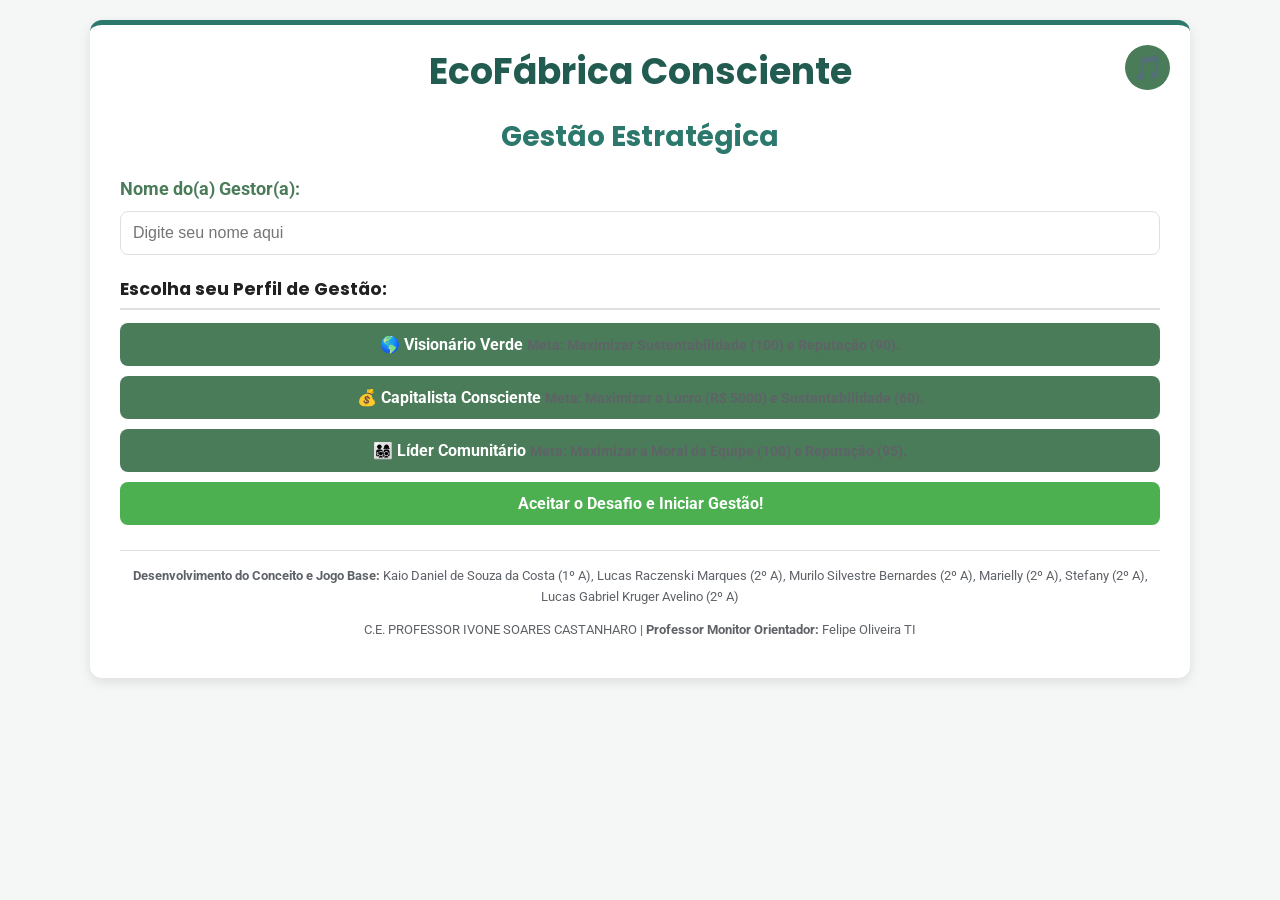
==== commit dc0abfe5: "Fix HTML encoding issues in index.html" ====
--- a/index.html
+++ b/index.html
@@ -6,6 +6,7 @@
     <title>EcoFábrica Consciente - Gestão Estratégica</title>
     
     <link href="https://fonts.googleapis.com/css2?family=Roboto:wght@400;700&family=Poppins:wght@600&display=swap" rel="stylesheet">
+    
     <link rel="stylesheet" href="style.css">
 </head>
 <body>
@@ -39,7 +40,7 @@
                     <small>Meta: Maximizar a Moral da Equipe (100) e Reputação (95).</small>
                 </button>
             </div>
-            <button id="start-button" class="c-btn c-btn--start c-btn--full-width" disabled>Aceitar o Desafio e Iniciar Gestão!</button>
+            <button id="start-button" class="c-btn c-btn--start c-btn--full-width">Aceitar o Desafio e Iniciar Gestão!</button>
         </section>
 
         <section id="game-screen" class="u-hidden">
--- a/style.css
+++ b/style.css
@@ -0,0 +1,390 @@
+/* ==========================================================================
+   TOKENS DE DESIGN E VARIÁVEIS
+   ========================================================================== */
+:root {
+    --color-primary-dark: #225c51;
+    --color-primary: #2c786c;
+    --color-primary-light: #4a7c59;
+    --color-primary-extralight: #e8f5e9;
+
+    --color-success: #4caf50;
+    --color-warning: #ff9800;
+    --color-danger: #f44336;
+    --color-info: #2196f3;
+    --color-research: #673ab7; 
+
+    --color-text-primary: #212121;
+    --color-text-secondary: #5f6368;
+    --color-text-light: #ffffff;
+    --color-border: #e0e0e0;
+    --color-disabled: #bdbdbd;
+    --color-background-main: #f4f7f6;
+    --color-background-container: #ffffff;
+    --color-background-modal: rgba(0, 0, 0, 0.65);
+    --color-background-mentor: #fffbeb;
+
+    --font-family-body: 'Roboto', 'Segoe UI', Tahoma, sans-serif;
+    --font-family-heading: 'Poppins', sans-serif;
+    --font-size-base: 16px;
+    --line-height-base: 1.6;
+
+    --border-radius-small: 4px;
+    --border-radius-medium: 8px;
+    --border-radius-large: 12px;
+    --shadow-light: 0 2px 4px rgba(0,0,0,0.05);
+    --shadow-medium: 0 4px 12px rgba(0,0,0,0.1);
+    --shadow-heavy: 0 8px 24px rgba(0,0,0,0.15);
+    --transition-speed: 0.2s ease-in-out;
+    --transition-speed-fast: 0.1s ease-in-out;
+}
+
+/* ==========================================================================
+   RESET E BASE
+   ========================================================================== */
+*, *::before, *::after { box-sizing: border-box; }
+
+html { font-size: var(--font-size-base); }
+
+body {
+    font-family: var(--font-family-body);
+    line-height: var(--line-height-base);
+    color: var(--color-text-primary);
+    background-color: var(--color-background-main);
+    margin: 0;
+    padding: 20px;
+    display: flex;
+    flex-direction: column;
+    align-items: center;
+    min-height: 100vh;
+}
+
+h1, h2, h3, h4, h5, h6 {
+    font-family: var(--font-family-heading);
+    color: var(--color-primary-dark);
+    margin: 0 0 0.75em 0;
+    line-height: 1.2;
+}
+h1 { font-size: 2.25rem; }
+h2 { font-size: 1.75rem; color: var(--color-primary); }
+h3 { font-size: 1.25rem; color: var(--color-primary-light); }
+h4 { 
+    font-size: 1.1rem; 
+    color: var(--color-text-primary);
+    border-bottom: 2px solid var(--color-border);
+    padding-bottom: 8px;
+    margin-top: 24px;
+    text-align: left;
+}
+
+p { margin: 0 0 1em 0; }
+small { font-size: 0.85em; color: var(--color-text-secondary); }
+
+/* ==========================================================================
+   LAYOUT
+   ========================================================================== */
+.l-game-wrapper {
+    background-color: var(--color-background-container);
+    padding: 25px 30px;
+    border-radius: var(--border-radius-large);
+    box-shadow: var(--shadow-medium);
+    width: 100%;
+    max-width: 1100px;
+    position: relative;
+    border-top: 5px solid var(--color-primary);
+}
+
+.l-columns {
+    display: grid;
+    grid-template-columns: repeat(auto-fit, minmax(300px, 1fr));
+    gap: 30px;
+    text-align: left;
+    margin-top: 20px;
+}
+
+.l-credits-footer {
+    margin-top: 25px;
+    text-align: center;
+    font-size: 0.8em;
+    color: var(--color-text-secondary);
+    border-top: 1px solid var(--color-border);
+    padding-top: 15px;
+}
+
+/* ==========================================================================
+   BOTÕES
+   ========================================================================== */
+.c-btn {
+    font-family: var(--font-family-body);
+    font-weight: 700;
+    font-size: 1rem;
+    color: var(--color-text-light);
+    background-color: var(--color-primary-light);
+    border: none;
+    padding: 12px 20px;
+    margin: 5px;
+    border-radius: var(--border-radius-medium);
+    cursor: pointer;
+    text-align: center;
+    transition: all var(--transition-speed);
+    display: inline-block;
+}
+
+.c-btn:hover:not(:disabled) {
+    transform: translateY(-2px);
+    box-shadow: var(--shadow-medium);
+}
+
+.c-btn:active:not(:disabled) { transform: translateY(0); }
+
+.c-btn:disabled {
+    background-color: var(--color-disabled) !important;
+    color: var(--color-text-secondary) !important;
+    cursor: not-allowed;
+    opacity: 0.7;
+    transform: none;
+    box-shadow: none;
+}
+
+.c-btn--start { background-color: var(--color-success); }
+.c-btn--next-month { background-color: var(--color-warning); color: var(--color-text-primary); }
+.c-btn--decision { background-color: var(--color-info); }
+.c-btn--research { background-color: var(--color-research); }
+.c-btn--event { background-color: var(--color-primary-dark); }
+.c-btn--profile { background-color: var(--color-primary-light); }
+.c-btn--profile.is-selected {
+    background-color: var(--color-primary-dark);
+    transform: scale(1.03);
+    box-shadow: var(--shadow-medium);
+}
+
+.c-btn--full-width { display: block; width: 100%; margin: 10px 0; }
+
+.c-btn--action {
+    display: block;
+    width: 100%;
+    margin: 8px 0;
+    text-align: left;
+    padding: 10px 15px;
+    border-left: 4px solid transparent;
+    transition: all var(--transition-speed-fast);
+}
+
+.c-btn--action:hover:not(:disabled) {
+    background-color: var(--color-primary-extralight);
+    color: var(--color-primary-dark);
+    border-left: 4px solid var(--color-primary);
+    transform: translateX(3px);
+    box-shadow: none;
+}
+
+.c-btn--research:hover:not(:disabled) {
+    background-color: #ede7f6;
+    color: var(--color-research);
+    border-left: 4px solid var(--color-research);
+}
+
+.c-btn--action small {
+    display: block;
+    font-weight: 400;
+    opacity: 0.9;
+    color: inherit;
+    font-size: 0.85em;
+}
+
+.c-btn--action .cost { color: var(--color-warning); font-weight: 700; }
+.c-btn--action .rp { color: #d1c4e9; font-weight: 700; }
+.c-btn--action:hover:not(:disabled) .cost { color: var(--color-danger); }
+.c-btn--action:hover:not(:disabled) .rp { color: var(--color-research); }
+
+.c-btn--audio-toggle {
+    position: absolute;
+    top: 15px;
+    right: 15px;
+    width: 45px;
+    height: 45px;
+    font-size: 1.5em;
+    padding: 0;
+    line-height: 1;
+    border-radius: 50%;
+    background-color: var(--color-primary-light);
+    z-index: 10;
+}
+
+/* ==========================================================================
+   GRID DE ESTATÍSTICAS E LOG
+   ========================================================================== */
+.c-stats-grid {
+    display: grid;
+    grid-template-columns: repeat(auto-fit, minmax(180px, 1fr));
+    gap: 12px;
+    margin-bottom: 20px;
+    padding: 15px;
+    background-color: var(--color-primary-extralight);
+    border-radius: var(--border-radius-medium);
+}
+
+.c-stats-grid__item {
+    padding: 12px;
+    background-color: var(--color-background-container);
+    border-radius: var(--border-radius-small);
+    font-size: 0.95em;
+    border: 1px solid var(--color-border);
+    text-align: left;
+    box-shadow: var(--shadow-light);
+    transition: all var(--transition-speed);
+}
+
+.c-stats-grid__item:hover {
+    transform: translateY(-3px);
+    box-shadow: var(--shadow-medium);
+}
+
+.c-stats-grid__label { display: block; font-size: 0.85em; color: var(--color-text-secondary); margin-bottom: 4px; }
+.c-stats-grid__value { font-weight: 700; color: var(--color-primary-dark); font-size: 1.25em; }
+
+.c-stats-grid__value--budget { color: var(--color-success); }
+.c-stats-grid__value--waste { color: var(--color-danger); }
+.c-stats-grid__value--morale { color: var(--color-info); }
+.c-stats-grid__value--reputation { color: var(--color-primary-light); }
+.c-stats-grid__value--marketPriceModifier.is-good { color: var(--color-success); }
+.c-stats-grid__value--marketPriceModifier.is-bad { color: var(--color-danger); }
+
+.c-game-log {
+    margin-top: 20px;
+    padding: 15px;
+    background-color: #fdfdfd;
+    border: 1px solid var(--color-border);
+    border-radius: var(--border-radius-medium);
+    text-align: left;
+    height: 200px;
+    overflow-y: auto;
+    font-size: 0.9em;
+    box-shadow: inset 0 2px 4px rgba(0,0,0,0.05);
+}
+
+.c-game-log__entry {
+    margin: 0 0 8px 0;
+    padding: 8px;
+    border-bottom: 1px dashed var(--color-border);
+}
+.c-game-log__entry:first-child { animation: fadeIn 0.5s ease; }
+.c-game-log__entry:last-child { border-bottom: none; }
+
+.c-game-log__entry--good { color: var(--color-success); }
+.c-game-log__entry--bad { color: var(--color-danger); }
+.c-game-log__entry--neutral { color: var(--color-info); }
+.c-game-log__entry--sabia { 
+    font-style: italic; 
+    color: var(--color-primary-dark);
+    background-color: var(--color-primary-extralight);
+    border-radius: var(--border-radius-small);
+}
+.c-game-log__entry--sabia strong { color: var(--color-primary); }
+
+@keyframes fadeIn {
+    from { opacity: 0; transform: translateY(-10px); }
+    to { opacity: 1; transform: translateY(0); }
+}
+
+/* ==========================================================================
+   FORMULÁRIOS E MODAIS
+   ========================================================================== */
+.c-form-group { margin-bottom: 20px; text-align: left; }
+.c-form-group label { display: block; margin-bottom: 8px; font-weight: 700; color: var(--color-primary-light); font-size: 1.1em; }
+.c-form-group input[type="text"] {
+    padding: 12px; width: 100%; border: 1px solid var(--color-border);
+    border-radius: var(--border-radius-medium); font-size: 1rem;
+    transition: border-color var(--transition-speed), box-shadow var(--transition-speed);
+}
+.c-form-group input[type="text"]:focus {
+    outline: none; border-color: var(--color-primary);
+    box-shadow: 0 0 0 3px var(--color-primary-extralight);
+}
+
+.c-modal {
+    display: none; position: fixed; z-index: 1000; left: 0; top: 0;
+    width: 100%; height: 100%; overflow: auto;
+    background-color: var(--color-background-modal);
+    animation: fadeIn 0.3s;
+}
+
+.c-modal__content {
+    background-color: var(--color-background-container);
+    margin: 10% auto; padding: 30px; border: 1px solid var(--color-border);
+    width: 90%; max-width: 700px; border-radius: var(--border-radius-large);
+    box-shadow: var(--shadow-heavy); position: relative;
+    animation: slideIn 0.4s;
+}
+
+.c-modal__close-btn {
+    color: var(--color-text-secondary); float: right; font-size: 28px;
+    font-weight: bold; cursor: pointer; transition: color var(--transition-speed);
+}
+.c-modal__close-btn:hover { color: var(--color-text-primary); text-decoration: none; }
+
+.c-modal__content--sabia { border-top: 5px solid var(--color-warning); }
+.c-modal__content--sabia h2 { color: var(--color-warning); }
+.c-modal__content--event { border-top: 5px solid var(--color-danger); }
+.c-modal__content--event h2 { color: var(--color-danger); }
+
+@keyframes slideIn {
+    from { opacity: 0; transform: translateY(-50px); }
+    to { opacity: 1; transform: translateY(0); }
+}
+
+/* ==========================================================================
+   GRÁFICOS E PROFESSOR SABIÁ
+   ========================================================================== */
+.c-chart-container {
+    display: flex; justify-content: space-around; align-items: flex-end;
+    height: 250px; border-bottom: 2px solid var(--color-text-primary);
+    padding: 10px; box-sizing: border-box; margin-top: 20px;
+}
+.c-chart-bar-wrapper {
+    height: 100%; display: flex; flex-direction: column;
+    justify-content: flex-end; align-items: center; margin: 0 5px;
+    flex-grow: 1; text-align: center;
+}
+.c-chart-bar {
+    width: 100%; max-width: 40px; text-align: center; color: var(--color-text-light);
+    font-size: 0.9em; position: relative; transition: height 0.5s ease-out;
+    display: flex; justify-content: center; align-items: flex-end;
+    padding-bottom: 5px; box-sizing: border-box;
+    border-radius: var(--border-radius-small) var(--border-radius-small) 0 0;
+}
+.c-chart-bar__value { font-weight: bold; background: rgba(0,0,0,0.2); padding: 1px 3px; border-radius: var(--border-radius-small); }
+.c-chart-bar__label { margin-top: 8px; color: var(--color-text-primary); font-size: 0.85em; font-weight: 700; }
+.c-chart-bar--budget { background-color: var(--color-success); }
+.c-chart-bar--sustainability { background-color: var(--color-primary); }
+.c-chart-bar--waste { background-color: var(--color-danger); }
+
+.c-sabia-mentor {
+    padding: 15px; margin-top: 20px; background-color: var(--color-background-mentor);
+    border: 1px solid var(--color-warning); border-radius: var(--border-radius-medium);
+    text-align: left; display: flex; align-items: center; gap: 15px; box-shadow: var(--shadow-light);
+}
+.c-sabia-mentor__icon { font-size: 2.5em; flex-shrink: 0; }
+.c-sabia-mentor__content h4 { margin: 0 0 5px 0; color: var(--color-warning); border-bottom: none; font-size: 1.1em; }
+.c-sabia-mentor__content p { margin: 0; font-size: 0.95em; color: var(--color-text-secondary); }
+
+/* ==========================================================================
+   RESPONSIVIDADE E UTILITÁRIOS
+   ========================================================================== */
+@media (max-width: 768px) {
+    body { padding: 10px; }
+    .l-game-wrapper { padding: 15px; }
+    h1 { font-size: 1.8rem; } h2 { font-size: 1.5rem; }
+    .l-columns { grid-template-columns: 1fr; }
+    .c-stats-grid { grid-template-columns: 1fr 1fr; }
+    .c-modal__content { width: 95%; margin: 15% auto; padding: 20px; }
+    .c-sabia-mentor { flex-direction: column; text-align: center; }
+}
+@media (max-width: 480px) {
+    .c-stats-grid { grid-template-columns: 1fr; }
+    .c-chart-bar__value, .c-chart-bar__label { font-size: 0.7em; }
+}
+
+.u-hidden { display: none !important; }
+.u-text-danger { color: var(--color-danger); }
+.u-text-success { color: var(--color-success); }
+.u-text-center { text-align: center; }
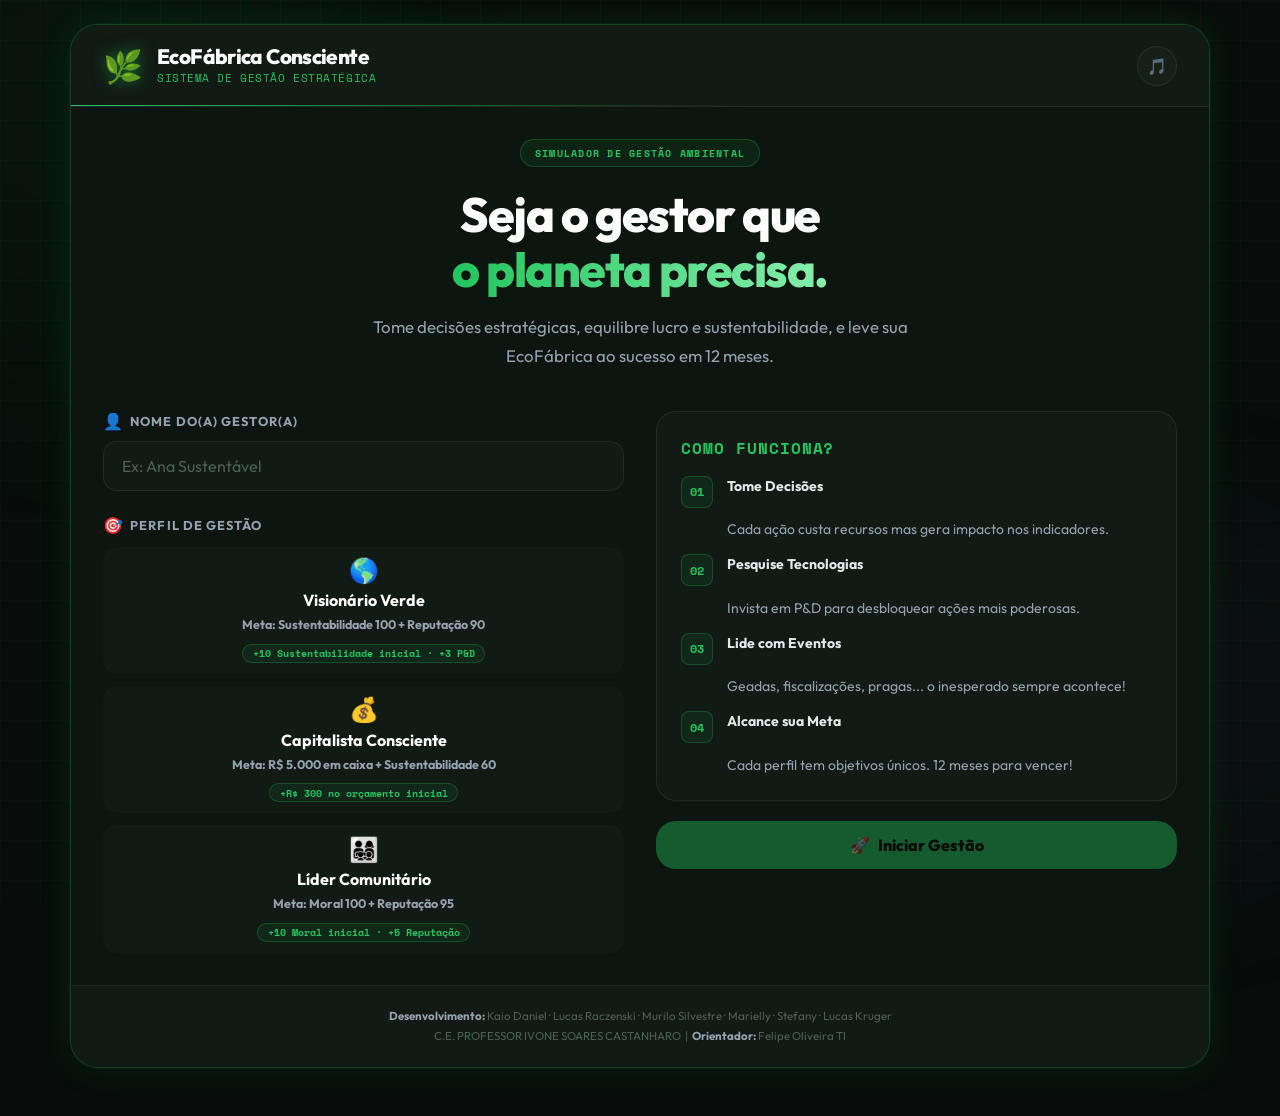
==== commit 982fea5d: "Update index.html" ====
--- a/index.html
+++ b/index.html
@@ -3,117 +3,222 @@
 <head>
     <meta charset="UTF-8">
     <meta name="viewport" content="width=device-width, initial-scale=1.0">
-    <title>EcoFábrica Consciente - Gestão Estratégica</title>
-    
-    <link href="https://fonts.googleapis.com/css2?family=Roboto:wght@400;700&family=Poppins:wght@600&display=swap" rel="stylesheet">
-    
+    <title>EcoFábrica Consciente — Gestão Estratégica</title>
+    <link rel="preconnect" href="https://fonts.googleapis.com">
+    <link rel="preconnect" href="https://fonts.gstatic.com" crossorigin>
+    <link href="https://fonts.googleapis.com/css2?family=Space+Mono:wght@400;700&family=Outfit:wght@300;400;500;600;700;800&display=swap" rel="stylesheet">
     <link rel="stylesheet" href="style.css">
 </head>
 <body>
     <audio id="background-music" src="https://www.chosic.com/wp-content/uploads/2021/04/And-So-It-Begins-Inspired-By-Crush-Sometimes.mp3" loop></audio>
 
+    <!-- BG GRID DECORATION -->
+    <div class="bg-grid" aria-hidden="true"></div>
+    <div class="bg-orb bg-orb--1" aria-hidden="true"></div>
+    <div class="bg-orb bg-orb--2" aria-hidden="true"></div>
+
     <main class="l-game-wrapper">
+
+        <!-- HEADER BAR -->
         <header class="l-game-header">
-            <button id="music-toggle" class="c-btn c-btn--audio-toggle" aria-label="Ativar ou desativar música">🎵</button>
-            <h1 class="u-text-center">EcoFábrica Consciente</h1>
-            <h2 id="game-header" class="u-text-center">Gestão Estratégica</h2>
+            <div class="header-brand">
+                <span class="header-logo">🌿</span>
+                <div>
+                    <div class="header-title">EcoFábrica Consciente</div>
+                    <div id="game-header" class="header-subtitle">Sistema de Gestão Estratégica</div>
+                </div>
+            </div>
+            <div class="header-controls">
+                <button id="music-toggle" class="c-btn c-btn--icon" aria-label="Música">
+                    <span class="btn-icon">🎵</span>
+                </button>
+            </div>
         </header>
-        
-        <section id="start-screen">
-            <div class="c-form-group">
-                <label for="player-name-input">Nome do(a) Gestor(a):</label>
-                <input type="text" id="player-name-input" placeholder="Digite seu nome aqui">
-            </div>
-            
-            <div id="profile-selection">
-                <h4>Escolha seu Perfil de Gestão:</h4>
-                <button class="c-btn c-btn--profile c-btn--full-width" data-profile="visionario">
-                    <strong>🌎 Visionário Verde</strong>
-                    <small>Meta: Maximizar Sustentabilidade (100) e Reputação (90).</small>
-                </button>
-                <button class="c-btn c-btn--profile c-btn--full-width" data-profile="capitalista">
-                    <strong>💰 Capitalista Consciente</strong>
-                    <small>Meta: Maximizar o Lucro (R$ 5000) e Sustentabilidade (60).</small>
-                </button>
-                <button class="c-btn c-btn--profile c-btn--full-width" data-profile="lider">
-                    <strong>👨‍👩‍👧‍👦 Líder Comunitário</strong>
-                    <small>Meta: Maximizar a Moral da Equipe (100) e Reputação (95).</small>
-                </button>
-            </div>
-            <button id="start-button" class="c-btn c-btn--start c-btn--full-width">Aceitar o Desafio e Iniciar Gestão!</button>
+
+        <!-- ======================== START SCREEN ======================== -->
+        <section id="start-screen" class="screen screen--start">
+            <div class="start-hero">
+                <div class="start-badge">Simulador de Gestão Ambiental</div>
+                <h1 class="start-title">Seja o gestor que<br><mark>o planeta precisa.</mark></h1>
+                <p class="start-desc">Tome decisões estratégicas, equilibre lucro e sustentabilidade, e leve sua EcoFábrica ao sucesso em 12 meses.</p>
+            </div>
+
+            <div class="start-form-grid">
+                <div class="start-left">
+                    <div class="c-form-group">
+                        <label for="player-name-input">
+                            <span class="label-icon">👤</span> Nome do(a) Gestor(a)
+                        </label>
+                        <input type="text" id="player-name-input" placeholder="Ex: Ana Sustentável" autocomplete="off">
+                    </div>
+
+                    <div class="profile-section">
+                        <p class="profile-label"><span class="label-icon">🎯</span> Perfil de Gestão</p>
+                        <div id="profile-selection" class="profile-grid">
+                            <button class="c-btn c-btn--profile" data-profile="visionario">
+                                <span class="profile-emoji">🌎</span>
+                                <span class="profile-name">Visionário Verde</span>
+                                <span class="profile-goal">Meta: Sustentabilidade 100 + Reputação 90</span>
+                                <span class="profile-bonus">+10 Sustentabilidade inicial · +3 P&D</span>
+                            </button>
+                            <button class="c-btn c-btn--profile" data-profile="capitalista">
+                                <span class="profile-emoji">💰</span>
+                                <span class="profile-name">Capitalista Consciente</span>
+                                <span class="profile-goal">Meta: R$ 5.000 em caixa + Sustentabilidade 60</span>
+                                <span class="profile-bonus">+R$ 300 no orçamento inicial</span>
+                            </button>
+                            <button class="c-btn c-btn--profile" data-profile="lider">
+                                <span class="profile-emoji">👨‍👩‍👧‍👦</span>
+                                <span class="profile-name">Líder Comunitário</span>
+                                <span class="profile-goal">Meta: Moral 100 + Reputação 95</span>
+                                <span class="profile-bonus">+10 Moral inicial · +5 Reputação</span>
+                            </button>
+                        </div>
+                    </div>
+                </div>
+
+                <div class="start-right">
+                    <div class="start-info-card">
+                        <h3>Como Funciona?</h3>
+                        <ul class="how-to-list">
+                            <li><span class="ht-num">01</span><div><strong>Tome Decisões</strong><br>Cada ação custa recursos mas gera impacto nos indicadores.</div></li>
+                            <li><span class="ht-num">02</span><div><strong>Pesquise Tecnologias</strong><br>Invista em P&D para desbloquear ações mais poderosas.</div></li>
+                            <li><span class="ht-num">03</span><div><strong>Lide com Eventos</strong><br>Geadas, fiscalizações, pragas... o inesperado sempre acontece!</div></li>
+                            <li><span class="ht-num">04</span><div><strong>Alcance sua Meta</strong><br>Cada perfil tem objetivos únicos. 12 meses para vencer!</div></li>
+                        </ul>
+                    </div>
+                    <button id="start-button" class="c-btn c-btn--start" disabled>
+                        <span>🚀</span> Iniciar Gestão
+                    </button>
+                </div>
+            </div>
         </section>
 
-        <section id="game-screen" class="u-hidden">
-            <div id="stats-grid" class="c-stats-grid"></div>
-
+        <!-- ======================== GAME SCREEN ======================== -->
+        <section id="game-screen" class="screen u-hidden">
+
+            <!-- STATS GRID -->
+            <div class="stats-section">
+                <div class="stats-header">
+                    <span class="stats-title">📊 Painel de Indicadores</span>
+                    <div class="month-indicator">
+                        <span class="month-label">Mês</span>
+                        <span class="month-bar-wrapper">
+                            <span class="month-bar" id="month-progress-bar"></span>
+                        </span>
+                        <span id="month-display" class="month-num">0/12</span>
+                    </div>
+                </div>
+                <div id="stats-grid" class="c-stats-grid"></div>
+            </div>
+
+            <!-- SABIA MENTOR -->
             <aside id="sabia-mentor-ui" class="c-sabia-mentor">
-                <div class="c-sabia-mentor__icon">🦉</div>
+                <div class="sabia-icon-wrap">
+                    <span class="sabia-icon">🦉</span>
+                    <span class="sabia-pulse"></span>
+                </div>
                 <div class="c-sabia-mentor__content">
                     <h4 id="sabia-tip-title">Dica do Professor Sabiá</h4>
-                    <p id="sabia-tip-text">Bem-vindo(a)! Preste atenção nas suas métricas. O equilíbrio é a chave!</p>
+                    <p id="sabia-tip-text">Bem-vindo(a)! Analise seus indicadores com cuidado. O equilíbrio entre lucro e sustentabilidade é a chave!</p>
                 </div>
             </aside>
-            
+
+            <!-- MAIN COLUMNS -->
             <div class="l-columns">
-                <div id="decisions-column"></div>
-                <div id="research-column">
-                    <h4>Pesquisa & Desenvolvimento (P&D)</h4>
-                </div>
-            </div>
-
-            <div style="margin-top: 30px; text-align: center;">
-                <button id="show-report-button" class="c-btn">Ver Relatório de Desempenho</button>
-                <button id="next-month-button" class="c-btn c-btn--next-month c-btn--full-width">Avançar para Próximo Mês</button>
-            </div>
-
-            <h4>Log de Eventos</h4>
-            <div id="game-log" class="c-game-log"></div>
+                <div class="column-wrap">
+                    <div class="column-header">
+                        <span class="col-icon">⚡</span> Decisões Estratégicas
+                    </div>
+                    <div id="decisions-column" class="column-body"></div>
+                </div>
+                <div class="column-wrap">
+                    <div class="column-header research-header">
+                        <span class="col-icon">🔬</span> Pesquisa &amp; Desenvolvimento
+                        <span class="rp-display" id="rp-counter">0 P&D</span>
+                    </div>
+                    <div id="research-column" class="column-body"></div>
+                </div>
+            </div>
+
+            <!-- BOTTOM ACTIONS -->
+            <div class="bottom-actions">
+                <button id="show-report-button" class="c-btn c-btn--report">
+                    <span>📈</span> Relatório de Desempenho
+                </button>
+                <button id="next-month-button" class="c-btn c-btn--next-month">
+                    <span>⏭</span> Avançar Mês
+                </button>
+            </div>
+
+            <!-- LOG -->
+            <div class="log-section">
+                <div class="log-header"><span>📋</span> Log de Eventos</div>
+                <div id="game-log" class="c-game-log"></div>
+            </div>
+
         </section>
 
-        <section id="end-screen" class="u-hidden u-text-center">
-            <h2>Fim do Ciclo de Gestão!</h2>
-            <p>Confira o desempenho final da sua ECOFÁBRICA CONSCIENTE:</p>
-            <div id="final-stats-grid" class="c-stats-grid"></div>
-            <p id="final-message" style="font-size: 1.2em; font-weight: bold;"></p>
-            <button id="restart-button" class="c-btn c-btn--start c-btn--full-width">Iniciar Nova Gestão (Recarregar)</button>
+        <!-- ======================== END SCREEN ======================== -->
+        <section id="end-screen" class="screen u-hidden end-screen">
+            <div class="end-icon">🏭</div>
+            <h2 class="end-title">Fim do Ciclo de Gestão!</h2>
+            <p class="end-desc">Confira o desempenho final da sua EcoFábrica:</p>
+            <div id="final-stats-grid" class="c-stats-grid c-stats-grid--final"></div>
+            <p id="final-message" class="final-message"></p>
+            <button id="restart-button" class="c-btn c-btn--start">
+                <span>🔄</span> Nova Gestão
+            </button>
         </section>
 
+        <!-- FOOTER CREDITS -->
         <footer class="l-credits-footer">
-            <p><strong>Desenvolvimento do Conceito e Jogo Base:</strong> Kaio Daniel de Souza da Costa (1º A), Lucas Raczenski Marques (2º A), Murilo Silvestre Bernardes (2º A), Marielly (2º A), Stefany (2º A), Lucas Gabriel Kruger Avelino (2º A)</p>
-            <p>C.E. PROFESSOR IVONE SOARES CASTANHARO | <strong>Professor Monitor Orientador:</strong> Felipe Oliveira TI</p>
+            <p><strong>Desenvolvimento:</strong> Kaio Daniel · Lucas Raczenski · Murilo Silvestre · Marielly · Stefany · Lucas Kruger</p>
+            <p>C.E. PROFESSOR IVONE SOARES CASTANHARO &nbsp;|&nbsp; <strong>Orientador:</strong> Felipe Oliveira TI</p>
         </footer>
     </main>
 
+    <!-- ======================== MODALS ======================== -->
+
+    <!-- Report Modal -->
     <div id="report-modal" class="c-modal" role="dialog" aria-modal="true" aria-labelledby="report-modal-title">
         <div class="c-modal__content">
-            <span class="c-modal__close-btn" data-modal-id="report-modal">&times;</span>
-            <h2 id="report-modal-title">Relatório de Desempenho</h2>
-            <p>Evolução mensal das suas principais métricas:</p>
+            <button class="c-modal__close-btn" data-modal-id="report-modal" aria-label="Fechar">&times;</button>
+            <h2 id="report-modal-title"><span>📈</span> Relatório de Desempenho</h2>
+            <p class="modal-desc">Evolução mensal das principais métricas:</p>
+            <div class="chart-legend">
+                <span><i class="legend-dot" style="--c:var(--color-success)"></i> Orçamento</span>
+                <span><i class="legend-dot" style="--c:var(--color-primary)"></i> Sustentabilidade</span>
+                <span><i class="legend-dot" style="--c:var(--color-danger)"></i> Desperdício</span>
+            </div>
             <div id="chart-container" class="c-chart-container"></div>
-            <div style="display: flex; justify-content: space-around; margin-top: 10px; font-size: 0.9em;">
-                <span><span style="color:var(--color-success)">■</span> Orçamento</span>
-                <span><span style="color:var(--color-primary)">■</span> Sustentabilidade</span>
-                <span><span style="color:var(--color-danger)">■</span> Desperdício</span>
-            </div>
         </div>
     </div>
-    
+
+    <!-- Event Modal -->
     <div id="event-modal" class="c-modal" role="dialog" aria-modal="true" aria-labelledby="event-modal-title">
         <div class="c-modal__content c-modal__content--event">
-            <span class="c-modal__close-btn u-hidden">&times;</span> <h2 id="event-modal-title">Acontecimento!</h2>
-            <p id="event-modal-message">Uma situação inesperada ocorreu!</p>
-            <div id="event-modal-choices"></div>
+            <div class="event-alert-banner">⚠ EVENTO INESPERADO</div>
+            <h2 id="event-modal-title">Acontecimento!</h2>
+            <p id="event-modal-message" class="modal-desc"></p>
+            <div id="event-modal-choices" class="event-choices"></div>
         </div>
     </div>
-    
+
+    <!-- Quiz Modal -->
     <div id="sabia-quiz-modal" class="c-modal" role="dialog" aria-modal="true" aria-labelledby="sabia-quiz-title">
         <div class="c-modal__content c-modal__content--sabia">
-            <span class="c-modal__close-btn" data-modal-id="sabia-quiz-modal">&times;</span>
-            <h2 id="sabia-quiz-title">🦉 Pergunta do Professor Sabiá!</h2>
-            <p>Vamos testar seu conhecimento de código, jovem aprendiz!</p>
-            <p id="sabia-quiz-question" style="font-weight: 700; font-size: 1.1em;"></p>
-            <div id="sabia-quiz-choices"></div>
-            <p id="sabia-quiz-feedback" style="margin-top: 15px;"></p>
+            <button class="c-modal__close-btn" data-modal-id="sabia-quiz-modal" aria-label="Fechar">&times;</button>
+            <div class="quiz-header">
+                <span class="quiz-owl">🦉</span>
+                <div>
+                    <h2 id="sabia-quiz-title">Pergunta do Professor Sabiá!</h2>
+                    <p class="modal-desc">Teste seu conhecimento e ganhe bônus de P&D!</p>
+                </div>
+            </div>
+            <p id="sabia-quiz-question" class="quiz-question"></p>
+            <div id="sabia-quiz-choices" class="quiz-choices"></div>
+            <div id="sabia-quiz-feedback" class="quiz-feedback"></div>
         </div>
     </div>
 
--- a/style.css
+++ b/style.css
@@ -1,390 +1,1049 @@
-/* ==========================================================================
-   TOKENS DE DESIGN E VARIÁVEIS
-   ========================================================================== */
+/* =============================================
+   ECOFÁBRICA CONSCIENTE — style.css
+   Tema: Eco-Industrial Dark Dashboard
+   ============================================= */
+
+/* ---------- TOKENS ---------- */
 :root {
-    --color-primary-dark: #225c51;
-    --color-primary: #2c786c;
-    --color-primary-light: #4a7c59;
-    --color-primary-extralight: #e8f5e9;
-
-    --color-success: #4caf50;
-    --color-warning: #ff9800;
-    --color-danger: #f44336;
-    --color-info: #2196f3;
-    --color-research: #673ab7; 
-
-    --color-text-primary: #212121;
-    --color-text-secondary: #5f6368;
-    --color-text-light: #ffffff;
-    --color-border: #e0e0e0;
-    --color-disabled: #bdbdbd;
-    --color-background-main: #f4f7f6;
-    --color-background-container: #ffffff;
-    --color-background-modal: rgba(0, 0, 0, 0.65);
-    --color-background-mentor: #fffbeb;
-
-    --font-family-body: 'Roboto', 'Segoe UI', Tahoma, sans-serif;
-    --font-family-heading: 'Poppins', sans-serif;
-    --font-size-base: 16px;
-    --line-height-base: 1.6;
-
-    --border-radius-small: 4px;
-    --border-radius-medium: 8px;
-    --border-radius-large: 12px;
-    --shadow-light: 0 2px 4px rgba(0,0,0,0.05);
-    --shadow-medium: 0 4px 12px rgba(0,0,0,0.1);
-    --shadow-heavy: 0 8px 24px rgba(0,0,0,0.15);
-    --transition-speed: 0.2s ease-in-out;
-    --transition-speed-fast: 0.1s ease-in-out;
-}
-
-/* ==========================================================================
-   RESET E BASE
-   ========================================================================== */
-*, *::before, *::after { box-sizing: border-box; }
-
-html { font-size: var(--font-size-base); }
+    --color-primary:        #22c55e;
+    --color-primary-dim:    #16a34a;
+    --color-primary-dark:   #14532d;
+    --color-primary-glow:   rgba(34,197,94,.2);
+    --color-primary-subtle: rgba(34,197,94,.08);
+
+    --color-success:  #22c55e;
+    --color-warning:  #f59e0b;
+    --color-danger:   #ef4444;
+    --color-info:     #38bdf8;
+    --color-research: #a78bfa;
+
+    --bg:     #080d0b;
+    --bg-2:   #0d1510;
+    --bg-3:   #111a14;
+    --bg-4:   #162018;
+    --border: rgba(255,255,255,.07);
+    --border-green: rgba(34,197,94,.25);
+
+    --text:   #e2e8ea;
+    --text-2: #94a3b0;
+    --text-3: #4b6058;
+
+    --font-display: 'Outfit', sans-serif;
+    --font-mono:    'Space Mono', monospace;
+
+    --radius-sm: .5rem;
+    --radius-md: .875rem;
+    --radius-lg: 1.25rem;
+    --radius-xl: 1.75rem;
+
+    --shadow-green: 0 0 30px rgba(34,197,94,.15);
+    --shadow-card:  0 4px 20px rgba(0,0,0,.5);
+    --transition:   all .25s cubic-bezier(.25,.46,.45,.94);
+}
+
+/* ---------- RESET ---------- */
+*, *::before, *::after { box-sizing: border-box; margin: 0; padding: 0; }
+html { font-size: 16px; scroll-behavior: smooth; }
 
 body {
-    font-family: var(--font-family-body);
-    line-height: var(--line-height-base);
-    color: var(--color-text-primary);
-    background-color: var(--color-background-main);
+    font-family: var(--font-display);
+    background: var(--bg);
+    color: var(--text);
+    min-height: 100vh;
+    padding: 1.5rem 1rem 3rem;
+    display: flex;
+    flex-direction: column;
+    align-items: center;
+    -webkit-font-smoothing: antialiased;
+    overflow-x: hidden;
+}
+
+img { display: block; max-width: 100%; }
+a   { color: inherit; text-decoration: none; }
+::selection { background: var(--color-primary); color: #000; }
+
+/* ---------- SCROLLBAR ---------- */
+::-webkit-scrollbar { width: 5px; }
+::-webkit-scrollbar-track { background: var(--bg-2); }
+::-webkit-scrollbar-thumb { background: var(--color-primary-dim); border-radius: 3px; }
+
+/* =============================================
+   BACKGROUND DECORATION
+   ============================================= */
+.bg-grid {
+    position: fixed;
+    inset: 0;
+    background-image:
+        linear-gradient(rgba(34,197,94,.04) 1px, transparent 1px),
+        linear-gradient(90deg, rgba(34,197,94,.04) 1px, transparent 1px);
+    background-size: 40px 40px;
+    pointer-events: none;
+    z-index: 0;
+}
+
+.bg-orb {
+    position: fixed;
+    border-radius: 50%;
+    filter: blur(100px);
+    pointer-events: none;
+    z-index: 0;
+    opacity: .6;
+}
+.bg-orb--1 { width: 600px; height: 600px; background: rgba(34,197,94,.07); top: -200px; left: -200px; }
+.bg-orb--2 { width: 400px; height: 400px; background: rgba(167,139,250,.05); bottom: 0; right: -100px; }
+
+/* =============================================
+   WRAPPER
+   ============================================= */
+.l-game-wrapper {
+    position: relative;
+    z-index: 1;
+    width: 100%;
+    max-width: 1140px;
+    background: var(--bg-2);
+    border: 1px solid var(--border-green);
+    border-radius: var(--radius-xl);
+    overflow: hidden;
+    box-shadow: 0 0 0 1px rgba(34,197,94,.05), var(--shadow-green), var(--shadow-card);
+}
+
+/* =============================================
+   HEADER
+   ============================================= */
+.l-game-header {
+    display: flex;
+    align-items: center;
+    justify-content: space-between;
+    padding: 1.25rem 2rem;
+    background: var(--bg-3);
+    border-bottom: 1px solid var(--border);
+    position: relative;
+}
+.l-game-header::after {
+    content: '';
+    position: absolute;
+    bottom: 0; left: 0; right: 0;
+    height: 1px;
+    background: linear-gradient(90deg, var(--color-primary), transparent 60%);
+}
+
+.header-brand {
+    display: flex;
+    align-items: center;
+    gap: .875rem;
+}
+.header-logo {
+    font-size: 2rem;
+    filter: drop-shadow(0 0 8px rgba(34,197,94,.5));
+}
+.header-title {
+    font-size: 1.3rem;
+    font-weight: 800;
+    color: #fff;
+    letter-spacing: -.03em;
+    line-height: 1.1;
+}
+.header-subtitle {
+    font-family: var(--font-mono);
+    font-size: .7rem;
+    color: var(--color-primary);
+    letter-spacing: .05em;
+    text-transform: uppercase;
+    margin-top: .1rem;
+}
+
+.header-controls { display: flex; gap: .5rem; }
+
+/* =============================================
+   SCREENS
+   ============================================= */
+.screen { padding: 2rem 2rem; }
+
+/* =============================================
+   START SCREEN
+   ============================================= */
+.start-hero {
+    text-align: center;
+    margin-bottom: 2.5rem;
+}
+.start-badge {
+    display: inline-block;
+    font-family: var(--font-mono);
+    font-size: .65rem;
+    font-weight: 700;
+    letter-spacing: .12em;
+    text-transform: uppercase;
+    color: var(--color-primary);
+    border: 1px solid var(--border-green);
+    background: var(--color-primary-subtle);
+    padding: .3rem .9rem;
+    border-radius: 999px;
+    margin-bottom: 1.25rem;
+}
+.start-title {
+    font-size: clamp(2rem, 5vw, 3rem);
+    font-weight: 800;
+    color: #fff;
+    line-height: 1.15;
+    letter-spacing: -.03em;
+    margin-bottom: 1rem;
+}
+.start-title mark {
+    background: linear-gradient(90deg, var(--color-primary), #86efac);
+    -webkit-background-clip: text;
+    -webkit-text-fill-color: transparent;
+    background-clip: text;
+}
+.start-desc {
+    color: var(--text-2);
+    font-size: 1.05rem;
+    max-width: 560px;
+    margin: 0 auto;
+    line-height: 1.7;
+}
+
+.start-form-grid {
+    display: grid;
+    grid-template-columns: 1fr 1fr;
+    gap: 2rem;
+}
+
+/* Profile */
+.profile-label {
+    font-size: .8rem;
+    font-weight: 700;
+    text-transform: uppercase;
+    letter-spacing: .08em;
+    color: var(--text-2);
+    margin-bottom: .75rem;
+    display: flex;
+    align-items: center;
+    gap: .4rem;
+}
+.profile-grid {
+    display: flex;
+    flex-direction: column;
+    gap: .75rem;
+}
+.c-btn--profile {
+    display: flex;
+    flex-direction: column;
+    align-items: flex-start;
+    gap: .25rem;
+    padding: 1rem 1.25rem;
+    background: var(--bg-3);
+    border: 1.5px solid var(--border);
+    border-radius: var(--radius-lg);
+    cursor: pointer;
+    transition: var(--transition);
+    text-align: left;
+    width: 100%;
+    position: relative;
+    overflow: hidden;
+}
+.c-btn--profile::before {
+    content: '';
+    position: absolute;
+    top: 0; left: 0; bottom: 0;
+    width: 3px;
+    background: var(--color-primary);
+    opacity: 0;
+    transition: opacity .2s;
+}
+.c-btn--profile:hover { border-color: var(--border-green); background: var(--bg-4); transform: translateX(4px); }
+.c-btn--profile:hover::before { opacity: 1; }
+.c-btn--profile.is-selected {
+    border-color: var(--color-primary);
+    background: var(--color-primary-subtle);
+    box-shadow: 0 0 20px rgba(34,197,94,.1);
+}
+.c-btn--profile.is-selected::before { opacity: 1; }
+
+.profile-emoji { font-size: 1.5rem; margin-bottom: .15rem; }
+.profile-name  { font-size: 1rem; font-weight: 700; color: #fff; }
+.profile-goal  { font-size: .78rem; color: var(--text-2); line-height: 1.4; }
+.profile-bonus {
+    font-family: var(--font-mono);
+    font-size: .65rem;
+    color: var(--color-primary);
+    background: var(--color-primary-subtle);
+    padding: .2rem .6rem;
+    border-radius: 999px;
+    margin-top: .15rem;
+    border: 1px solid var(--border-green);
+}
+
+/* How-to card */
+.start-info-card {
+    background: var(--bg-3);
+    border: 1px solid var(--border);
+    border-radius: var(--radius-lg);
+    padding: 1.5rem;
+    margin-bottom: 1.25rem;
+}
+.start-info-card h3 {
+    font-size: 1rem;
+    font-weight: 700;
+    color: var(--color-primary);
+    text-transform: uppercase;
+    letter-spacing: .06em;
+    margin-bottom: 1rem;
+    font-family: var(--font-mono);
+}
+.how-to-list {
+    list-style: none;
+    display: flex;
+    flex-direction: column;
+    gap: .875rem;
+}
+.how-to-list li {
+    display: flex;
+    align-items: flex-start;
+    gap: .875rem;
+}
+.ht-num {
+    font-family: var(--font-mono);
+    font-size: .75rem;
+    font-weight: 700;
+    color: var(--color-primary);
+    background: var(--color-primary-subtle);
+    border: 1px solid var(--border-green);
+    width: 2rem; height: 2rem;
+    border-radius: var(--radius-sm);
+    display: flex; align-items: center; justify-content: center;
+    flex-shrink: 0;
+}
+.how-to-list li div { font-size: .875rem; color: var(--text-2); line-height: 1.5; }
+.how-to-list li div strong { color: var(--text); display: block; margin-bottom: .1rem; }
+
+/* =============================================
+   FORMS
+   ============================================= */
+.c-form-group { margin-bottom: 1.5rem; }
+.c-form-group label {
+    display: flex;
+    align-items: center;
+    gap: .4rem;
+    font-size: .8rem;
+    font-weight: 700;
+    text-transform: uppercase;
+    letter-spacing: .08em;
+    color: var(--text-2);
+    margin-bottom: .625rem;
+}
+.label-icon { font-size: 1rem; }
+.c-form-group input[type="text"] {
+    width: 100%;
+    padding: .875rem 1.1rem;
+    background: var(--bg-3);
+    border: 1.5px solid var(--border);
+    border-radius: var(--radius-md);
+    color: var(--text);
+    font-size: 1rem;
+    font-family: var(--font-display);
+    transition: var(--transition);
+    outline: none;
+}
+.c-form-group input[type="text"]::placeholder { color: var(--text-3); }
+.c-form-group input[type="text"]:focus {
+    border-color: var(--color-primary);
+    background: var(--bg-4);
+    box-shadow: 0 0 0 3px rgba(34,197,94,.12);
+}
+
+/* =============================================
+   BUTTONS
+   ============================================= */
+.c-btn {
+    font-family: var(--font-display);
+    font-weight: 700;
+    font-size: .9rem;
+    border: none;
+    border-radius: var(--radius-md);
+    cursor: pointer;
+    transition: var(--transition);
+    display: inline-flex;
+    align-items: center;
+    gap: .5rem;
+    padding: .7rem 1.4rem;
+    line-height: 1;
+    white-space: nowrap;
+}
+.c-btn:hover:not(:disabled) { transform: translateY(-2px); }
+.c-btn:active:not(:disabled) { transform: translateY(0); }
+.c-btn:disabled {
+    opacity: .4;
+    cursor: not-allowed;
+    transform: none !important;
+    box-shadow: none !important;
+}
+
+.c-btn--icon {
+    width: 2.5rem; height: 2.5rem;
+    border-radius: 50%;
+    padding: 0;
+    justify-content: center;
+    background: var(--bg-4);
+    border: 1px solid var(--border);
+    color: var(--text-2);
+    font-size: 1rem;
+}
+.c-btn--icon:hover:not(:disabled) { border-color: var(--border-green); color: var(--color-primary); }
+
+.c-btn--start {
+    background: var(--color-primary);
+    color: #000;
+    width: 100%;
+    justify-content: center;
+    padding: 1rem;
+    font-size: 1rem;
+    font-weight: 800;
+    border-radius: var(--radius-lg);
+    box-shadow: 0 0 25px rgba(34,197,94,.3);
+}
+.c-btn--start:hover:not(:disabled) {
+    background: #16a34a;
+    box-shadow: 0 0 40px rgba(34,197,94,.45);
+}
+
+.c-btn--next-month {
+    background: var(--color-warning);
+    color: #000;
+    font-weight: 800;
+    padding: .875rem 2rem;
+    border-radius: var(--radius-lg);
+    box-shadow: 0 0 20px rgba(245,158,11,.2);
+}
+.c-btn--next-month:hover:not(:disabled) { background: #d97706; box-shadow: 0 0 30px rgba(245,158,11,.4); }
+
+.c-btn--report {
+    background: var(--bg-3);
+    border: 1px solid var(--border);
+    color: var(--text-2);
+    padding: .875rem 1.5rem;
+    border-radius: var(--radius-lg);
+}
+.c-btn--report:hover:not(:disabled) { border-color: var(--border-green); color: var(--color-primary); }
+
+.c-btn--decision {
+    background: rgba(56,189,248,.1);
+    border: 1px solid rgba(56,189,248,.2);
+    color: var(--color-info);
+}
+.c-btn--decision:hover:not(:disabled) { background: rgba(56,189,248,.18); border-color: var(--color-info); }
+
+.c-btn--research {
+    background: rgba(167,139,250,.1);
+    border: 1px solid rgba(167,139,250,.2);
+    color: var(--color-research);
+}
+.c-btn--research:hover:not(:disabled) { background: rgba(167,139,250,.18); border-color: var(--color-research); }
+
+.c-btn--event {
+    background: rgba(239,68,68,.1);
+    border: 1px solid rgba(239,68,68,.25);
+    color: var(--text);
+    font-weight: 600;
+    font-size: .9rem;
+}
+.c-btn--event:hover:not(:disabled) { background: rgba(239,68,68,.2); border-color: var(--color-danger); }
+
+.c-btn--full-width { width: 100%; justify-content: center; margin: .4rem 0; }
+
+/* Action buttons */
+.c-btn--action {
+    display: flex;
+    flex-direction: column;
+    align-items: flex-start;
+    width: 100%;
+    padding: .875rem 1rem;
+    margin: .4rem 0;
+    text-align: left;
+    border-radius: var(--radius-md);
+    gap: .2rem;
+    position: relative;
+    overflow: hidden;
+}
+.c-btn--action::before {
+    content: '';
+    position: absolute;
+    left: 0; top: 0; bottom: 0;
+    width: 2px;
+    background: currentColor;
+    opacity: 0;
+    transition: opacity .2s;
+}
+.c-btn--action:hover:not(:disabled)::before { opacity: .6; }
+.c-btn--action:hover:not(:disabled) { transform: translateX(4px); }
+
+.c-btn--action strong { font-size: .875rem; font-weight: 700; }
+.c-btn--action small {
+    font-size: .75rem;
+    opacity: .75;
+    color: inherit;
+    font-weight: 400;
+    line-height: 1.4;
+}
+.c-btn--action .cost { color: var(--color-warning); font-weight: 700; }
+.c-btn--action .rp   { color: var(--color-research); font-weight: 700; }
+
+/* =============================================
+   STATS SECTION
+   ============================================= */
+.stats-section {
+    padding: 1.5rem 2rem;
+    background: var(--bg-3);
+    border-bottom: 1px solid var(--border);
+}
+.stats-header {
+    display: flex;
+    align-items: center;
+    justify-content: space-between;
+    margin-bottom: 1rem;
+}
+.stats-title {
+    font-size: .8rem;
+    font-weight: 700;
+    text-transform: uppercase;
+    letter-spacing: .1em;
+    color: var(--text-2);
+    font-family: var(--font-mono);
+}
+.month-indicator {
+    display: flex;
+    align-items: center;
+    gap: .6rem;
+    font-family: var(--font-mono);
+    font-size: .7rem;
+    color: var(--text-3);
+}
+.month-label { color: var(--text-3); }
+.month-bar-wrapper {
+    width: 100px; height: 6px;
+    background: var(--bg-4);
+    border-radius: 3px;
+    overflow: hidden;
+    border: 1px solid var(--border);
+}
+.month-bar {
+    display: block;
+    height: 100%;
+    background: linear-gradient(90deg, var(--color-primary), #86efac);
+    border-radius: 3px;
+    transition: width .5s ease;
+    width: 0%;
+}
+.month-num { color: var(--color-primary); font-weight: 700; }
+
+.c-stats-grid {
+    display: grid;
+    grid-template-columns: repeat(auto-fill, minmax(160px, 1fr));
+    gap: .75rem;
+}
+.c-stats-grid__item {
+    background: var(--bg-4);
+    border: 1px solid var(--border);
+    border-radius: var(--radius-md);
+    padding: .875rem 1rem;
+    transition: var(--transition);
+    position: relative;
+    overflow: hidden;
+}
+.c-stats-grid__item::after {
+    content: '';
+    position: absolute;
+    bottom: 0; left: 0; right: 0;
+    height: 2px;
+    background: currentColor;
+    opacity: .15;
+}
+.c-stats-grid__item:hover { border-color: var(--border-green); transform: translateY(-2px); box-shadow: var(--shadow-green); }
+.c-stats-grid__label {
+    display: block;
+    font-size: .68rem;
+    color: var(--text-3);
+    font-weight: 600;
+    text-transform: uppercase;
+    letter-spacing: .07em;
+    margin-bottom: .35rem;
+    font-family: var(--font-mono);
+}
+.c-stats-grid__value {
+    font-size: 1.25rem;
+    font-weight: 800;
+    color: var(--color-primary);
+    font-family: var(--font-mono);
+    line-height: 1;
+}
+.c-stats-grid__value--budget     { color: var(--color-success); }
+.c-stats-grid__value--waste       { color: var(--color-danger); }
+.c-stats-grid__value--morale      { color: var(--color-info); }
+.c-stats-grid__value--reputation  { color: #f472b6; }
+.c-stats-grid__value--researchPoints { color: var(--color-research); }
+.c-stats-grid__value--marketPriceModifier { color: var(--text-2); }
+.c-stats-grid__value--marketPriceModifier.is-good { color: var(--color-success); }
+.c-stats-grid__value--marketPriceModifier.is-bad  { color: var(--color-danger); }
+.c-stats-grid__value--land { color: #a3e635; }
+
+.c-stats-grid--final { padding: 1.25rem; background: var(--bg-3); border-radius: var(--radius-lg); }
+
+/* =============================================
+   SABIA MENTOR
+   ============================================= */
+.c-sabia-mentor {
+    display: flex;
+    align-items: flex-start;
+    gap: 1rem;
+    padding: 1.25rem 2rem;
+    background: rgba(245,158,11,.05);
+    border-bottom: 1px solid rgba(245,158,11,.15);
+    position: relative;
+    overflow: hidden;
+}
+.c-sabia-mentor::before {
+    content: '';
+    position: absolute;
+    left: 0; top: 0; bottom: 0;
+    width: 3px;
+    background: var(--color-warning);
+}
+.sabia-icon-wrap { position: relative; flex-shrink: 0; }
+.sabia-icon { font-size: 2.25rem; filter: drop-shadow(0 0 6px rgba(245,158,11,.4)); }
+.sabia-pulse {
+    position: absolute;
+    top: 0; right: 0;
+    width: 8px; height: 8px;
+    background: var(--color-primary);
+    border-radius: 50%;
+    border: 2px solid var(--bg-2);
+    animation: pulse-dot 2s infinite;
+}
+@keyframes pulse-dot {
+    0%,100% { transform: scale(1); opacity: 1; }
+    50%      { transform: scale(1.4); opacity: .6; }
+}
+.c-sabia-mentor__content h4 {
+    font-size: .75rem;
+    font-weight: 700;
+    text-transform: uppercase;
+    letter-spacing: .1em;
+    color: var(--color-warning);
+    margin-bottom: .3rem;
+    font-family: var(--font-mono);
+    border: none;
+    padding: 0;
+    margin-top: 0;
+}
+.c-sabia-mentor__content p {
+    font-size: .9rem;
+    color: var(--text-2);
+    line-height: 1.6;
     margin: 0;
-    padding: 20px;
-    display: flex;
-    flex-direction: column;
-    align-items: center;
-    min-height: 100vh;
-}
-
-h1, h2, h3, h4, h5, h6 {
-    font-family: var(--font-family-heading);
-    color: var(--color-primary-dark);
-    margin: 0 0 0.75em 0;
-    line-height: 1.2;
-}
-h1 { font-size: 2.25rem; }
-h2 { font-size: 1.75rem; color: var(--color-primary); }
-h3 { font-size: 1.25rem; color: var(--color-primary-light); }
-h4 { 
-    font-size: 1.1rem; 
-    color: var(--color-text-primary);
-    border-bottom: 2px solid var(--color-border);
-    padding-bottom: 8px;
-    margin-top: 24px;
-    text-align: left;
-}
-
-p { margin: 0 0 1em 0; }
-small { font-size: 0.85em; color: var(--color-text-secondary); }
-
-/* ==========================================================================
-   LAYOUT
-   ========================================================================== */
-.l-game-wrapper {
-    background-color: var(--color-background-container);
-    padding: 25px 30px;
-    border-radius: var(--border-radius-large);
-    box-shadow: var(--shadow-medium);
-    width: 100%;
-    max-width: 1100px;
-    position: relative;
-    border-top: 5px solid var(--color-primary);
-}
-
+}
+
+/* =============================================
+   COLUMN LAYOUT
+   ============================================= */
 .l-columns {
     display: grid;
-    grid-template-columns: repeat(auto-fit, minmax(300px, 1fr));
-    gap: 30px;
-    text-align: left;
-    margin-top: 20px;
-}
-
+    grid-template-columns: 1fr 1fr;
+    gap: 0;
+    border-top: 1px solid var(--border);
+}
+.column-wrap {
+    padding: 1.5rem;
+    min-height: 300px;
+}
+.column-wrap:first-child { border-right: 1px solid var(--border); }
+
+.column-header {
+    display: flex;
+    align-items: center;
+    gap: .5rem;
+    font-size: .75rem;
+    font-weight: 700;
+    text-transform: uppercase;
+    letter-spacing: .1em;
+    color: var(--text-2);
+    font-family: var(--font-mono);
+    padding-bottom: 1rem;
+    border-bottom: 1px solid var(--border);
+    margin-bottom: 1rem;
+    position: sticky;
+    top: 0;
+    background: var(--bg-2);
+    z-index: 2;
+}
+.research-header { color: var(--color-research); }
+.col-icon { font-size: 1rem; }
+
+.rp-display {
+    margin-left: auto;
+    background: rgba(167,139,250,.12);
+    color: var(--color-research);
+    border: 1px solid rgba(167,139,250,.2);
+    border-radius: 999px;
+    font-size: .65rem;
+    padding: .2rem .6rem;
+    font-family: var(--font-mono);
+    font-weight: 700;
+}
+
+.column-body {
+    max-height: 420px;
+    overflow-y: auto;
+    padding-right: .25rem;
+}
+.column-body::-webkit-scrollbar { width: 3px; }
+.column-body::-webkit-scrollbar-track { background: transparent; }
+.column-body::-webkit-scrollbar-thumb { background: var(--border-green); border-radius: 2px; }
+
+/* Category headers inside columns */
+.column-body h4 {
+    font-family: var(--font-mono);
+    font-size: .65rem;
+    font-weight: 700;
+    text-transform: uppercase;
+    letter-spacing: .12em;
+    color: var(--text-3);
+    padding: .4rem 0 .3rem;
+    border-bottom: 1px dashed rgba(255,255,255,.06);
+    margin: .75rem 0 .25rem;
+    border-top: none;
+}
+
+/* =============================================
+   BOTTOM ACTIONS & LOG
+   ============================================= */
+.bottom-actions {
+    display: flex;
+    gap: 1rem;
+    align-items: center;
+    padding: 1.25rem 2rem;
+    background: var(--bg-3);
+    border-top: 1px solid var(--border);
+}
+
+.log-section {
+    padding: 1.25rem 2rem;
+    border-top: 1px solid var(--border);
+}
+.log-header {
+    font-family: var(--font-mono);
+    font-size: .7rem;
+    font-weight: 700;
+    text-transform: uppercase;
+    letter-spacing: .1em;
+    color: var(--text-3);
+    margin-bottom: .75rem;
+    display: flex;
+    align-items: center;
+    gap: .4rem;
+}
+.c-game-log {
+    height: 180px;
+    overflow-y: auto;
+    display: flex;
+    flex-direction: column;
+    gap: .3rem;
+}
+.c-game-log::-webkit-scrollbar { width: 3px; }
+.c-game-log::-webkit-scrollbar-thumb { background: var(--border-green); }
+
+.c-game-log__entry {
+    font-size: .8rem;
+    padding: .5rem .75rem;
+    border-radius: var(--radius-sm);
+    border-left: 2px solid transparent;
+    background: var(--bg-3);
+    line-height: 1.5;
+    color: var(--text-2);
+}
+.c-game-log__entry:first-child { animation: fadeIn .4s ease; }
+.c-game-log__entry--good    { border-color: var(--color-success); color: var(--color-success); background: rgba(34,197,94,.06); }
+.c-game-log__entry--bad     { border-color: var(--color-danger);  color: var(--color-danger);  background: rgba(239,68,68,.06); }
+.c-game-log__entry--neutral { border-color: var(--color-info);    color: var(--color-info);    background: rgba(56,189,248,.06); }
+.c-game-log__entry--sabia   {
+    border-color: var(--color-warning);
+    color: var(--text-2);
+    background: rgba(245,158,11,.06);
+    font-style: italic;
+}
+.c-game-log__entry--sabia strong { color: var(--color-warning); }
+
+@keyframes fadeIn {
+    from { opacity: 0; transform: translateY(-6px); }
+    to   { opacity: 1; transform: translateY(0); }
+}
+
+/* =============================================
+   END SCREEN
+   ============================================= */
+.end-screen {
+    text-align: center;
+    display: flex;
+    flex-direction: column;
+    align-items: center;
+    gap: 1.25rem;
+    padding: 3rem 2rem;
+}
+.end-icon { font-size: 4rem; filter: drop-shadow(0 0 12px rgba(34,197,94,.4)); }
+.end-title {
+    font-size: 2rem;
+    font-weight: 800;
+    color: #fff;
+    letter-spacing: -.03em;
+}
+.end-desc { color: var(--text-2); font-size: 1rem; }
+.final-message {
+    font-size: 1.05rem;
+    font-weight: 600;
+    line-height: 1.6;
+    max-width: 600px;
+    padding: 1.25rem;
+    border-radius: var(--radius-lg);
+    background: var(--bg-3);
+    border: 1px solid var(--border);
+}
+.final-message.u-text-success { border-color: var(--border-green); background: var(--color-primary-subtle); color: var(--color-primary); }
+.final-message.u-text-danger  { border-color: rgba(239,68,68,.25); background: rgba(239,68,68,.06); color: var(--color-danger); }
+
+/* =============================================
+   MODALS
+   ============================================= */
+.c-modal {
+    display: none;
+    position: fixed;
+    inset: 0;
+    z-index: 1000;
+    background: rgba(0,0,0,.75);
+    backdrop-filter: blur(6px);
+    animation: fadeIn .25s ease;
+    padding: 1rem;
+    overflow-y: auto;
+    align-items: center;
+    justify-content: center;
+}
+.c-modal[style*="block"] { display: flex !important; }
+
+.c-modal__content {
+    background: var(--bg-2);
+    border: 1px solid var(--border);
+    border-radius: var(--radius-xl);
+    padding: 2rem;
+    width: 100%;
+    max-width: 640px;
+    position: relative;
+    animation: slideIn .35s cubic-bezier(.25,.46,.45,.94);
+    box-shadow: 0 0 0 1px rgba(34,197,94,.05), var(--shadow-card);
+}
+.c-modal__content::before {
+    content: '';
+    position: absolute;
+    top: 0; left: 0; right: 0;
+    height: 2px;
+    border-radius: var(--radius-xl) var(--radius-xl) 0 0;
+    background: linear-gradient(90deg, var(--color-primary), transparent);
+}
+.c-modal__content--event::before { background: linear-gradient(90deg, var(--color-danger), transparent); }
+.c-modal__content--sabia::before { background: linear-gradient(90deg, var(--color-warning), transparent); }
+
+@keyframes slideIn {
+    from { opacity: 0; transform: translateY(-24px) scale(.97); }
+    to   { opacity: 1; transform: translateY(0) scale(1); }
+}
+
+.c-modal__content h2 {
+    font-size: 1.4rem;
+    font-weight: 800;
+    color: #fff;
+    letter-spacing: -.02em;
+    margin-bottom: .5rem;
+    display: flex;
+    align-items: center;
+    gap: .5rem;
+}
+
+.c-modal__close-btn {
+    position: absolute;
+    top: 1.25rem; right: 1.25rem;
+    width: 2rem; height: 2rem;
+    border-radius: 50%;
+    border: 1px solid var(--border);
+    background: var(--bg-3);
+    color: var(--text-2);
+    font-size: 1.1rem;
+    cursor: pointer;
+    display: flex; align-items: center; justify-content: center;
+    transition: var(--transition);
+    line-height: 1;
+}
+.c-modal__close-btn:hover { color: #fff; border-color: var(--color-danger); background: rgba(239,68,68,.15); }
+.c-modal__close-btn.u-hidden { display: none; }
+
+.modal-desc { color: var(--text-2); font-size: .9rem; margin-bottom: 1.25rem; line-height: 1.6; }
+
+/* Event modal */
+.event-alert-banner {
+    display: inline-block;
+    font-family: var(--font-mono);
+    font-size: .65rem;
+    font-weight: 700;
+    letter-spacing: .12em;
+    color: var(--color-danger);
+    border: 1px solid rgba(239,68,68,.3);
+    background: rgba(239,68,68,.08);
+    padding: .3rem .8rem;
+    border-radius: 999px;
+    margin-bottom: .875rem;
+}
+.event-choices { display: flex; flex-direction: column; gap: .5rem; margin-top: .5rem; }
+
+/* Quiz modal */
+.quiz-header { display: flex; align-items: flex-start; gap: 1rem; margin-bottom: 1.25rem; }
+.quiz-owl { font-size: 2.5rem; filter: drop-shadow(0 0 8px rgba(245,158,11,.4)); flex-shrink: 0; }
+.quiz-question {
+    font-size: 1rem;
+    font-weight: 600;
+    color: #fff;
+    line-height: 1.6;
+    margin-bottom: 1rem;
+    padding: 1rem;
+    background: var(--bg-3);
+    border-radius: var(--radius-md);
+    border-left: 3px solid var(--color-warning);
+}
+.quiz-choices { display: flex; flex-direction: column; gap: .5rem; }
+.quiz-feedback {
+    margin-top: 1rem;
+    padding: .875rem;
+    border-radius: var(--radius-md);
+    font-size: .875rem;
+    line-height: 1.6;
+    min-height: 1rem;
+}
+.quiz-feedback:not(:empty) { background: var(--bg-3); border: 1px solid var(--border); }
+
+/* =============================================
+   CHART
+   ============================================= */
+.chart-legend {
+    display: flex;
+    gap: 1.5rem;
+    margin-bottom: 1rem;
+    font-size: .8rem;
+    font-family: var(--font-mono);
+    color: var(--text-2);
+}
+.legend-dot {
+    display: inline-block;
+    width: 10px; height: 10px;
+    border-radius: 2px;
+    background: var(--c);
+    margin-right: .35rem;
+    vertical-align: middle;
+    font-style: normal;
+}
+.c-chart-container {
+    display: flex;
+    justify-content: space-around;
+    align-items: flex-end;
+    height: 220px;
+    background: var(--bg-3);
+    border: 1px solid var(--border);
+    border-radius: var(--radius-lg);
+    padding: 1rem .5rem 0;
+    gap: 2px;
+    overflow-x: auto;
+}
+.c-chart-bar-wrapper {
+    flex: 1;
+    min-width: 40px;
+    max-width: 80px;
+    height: 100%;
+    display: flex;
+    flex-direction: column;
+    justify-content: flex-end;
+    align-items: center;
+    gap: 2px;
+}
+.c-chart-bar {
+    width: 100%;
+    max-width: 22px;
+    border-radius: 4px 4px 0 0;
+    position: relative;
+    transition: height .5s ease;
+    display: flex;
+    align-items: flex-start;
+    justify-content: center;
+    padding-top: 2px;
+}
+.c-chart-bar__value {
+    font-family: var(--font-mono);
+    font-size: .55rem;
+    font-weight: 700;
+    color: rgba(255,255,255,.7);
+    writing-mode: vertical-rl;
+    text-orientation: mixed;
+    transform: rotate(180deg);
+}
+.c-chart-bar__label {
+    font-family: var(--font-mono);
+    font-size: .6rem;
+    color: var(--text-3);
+    font-weight: 700;
+    margin-top: 4px;
+}
+.c-chart-bar--budget       { background: var(--color-success); }
+.c-chart-bar--sustainability{ background: var(--color-primary); }
+.c-chart-bar--waste         { background: var(--color-danger); }
+
+/* =============================================
+   FOOTER
+   ============================================= */
 .l-credits-footer {
-    margin-top: 25px;
+    padding: 1.25rem 2rem;
+    border-top: 1px solid var(--border);
+    background: var(--bg-3);
     text-align: center;
-    font-size: 0.8em;
-    color: var(--color-text-secondary);
-    border-top: 1px solid var(--color-border);
-    padding-top: 15px;
-}
-
-/* ==========================================================================
-   BOTÕES
-   ========================================================================== */
-.c-btn {
-    font-family: var(--font-family-body);
-    font-weight: 700;
-    font-size: 1rem;
-    color: var(--color-text-light);
-    background-color: var(--color-primary-light);
-    border: none;
-    padding: 12px 20px;
-    margin: 5px;
-    border-radius: var(--border-radius-medium);
-    cursor: pointer;
-    text-align: center;
-    transition: all var(--transition-speed);
-    display: inline-block;
-}
-
-.c-btn:hover:not(:disabled) {
-    transform: translateY(-2px);
-    box-shadow: var(--shadow-medium);
-}
-
-.c-btn:active:not(:disabled) { transform: translateY(0); }
-
-.c-btn:disabled {
-    background-color: var(--color-disabled) !important;
-    color: var(--color-text-secondary) !important;
-    cursor: not-allowed;
-    opacity: 0.7;
-    transform: none;
-    box-shadow: none;
-}
-
-.c-btn--start { background-color: var(--color-success); }
-.c-btn--next-month { background-color: var(--color-warning); color: var(--color-text-primary); }
-.c-btn--decision { background-color: var(--color-info); }
-.c-btn--research { background-color: var(--color-research); }
-.c-btn--event { background-color: var(--color-primary-dark); }
-.c-btn--profile { background-color: var(--color-primary-light); }
-.c-btn--profile.is-selected {
-    background-color: var(--color-primary-dark);
-    transform: scale(1.03);
-    box-shadow: var(--shadow-medium);
-}
-
-.c-btn--full-width { display: block; width: 100%; margin: 10px 0; }
-
-.c-btn--action {
-    display: block;
-    width: 100%;
-    margin: 8px 0;
-    text-align: left;
-    padding: 10px 15px;
-    border-left: 4px solid transparent;
-    transition: all var(--transition-speed-fast);
-}
-
-.c-btn--action:hover:not(:disabled) {
-    background-color: var(--color-primary-extralight);
-    color: var(--color-primary-dark);
-    border-left: 4px solid var(--color-primary);
-    transform: translateX(3px);
-    box-shadow: none;
-}
-
-.c-btn--research:hover:not(:disabled) {
-    background-color: #ede7f6;
-    color: var(--color-research);
-    border-left: 4px solid var(--color-research);
-}
-
-.c-btn--action small {
-    display: block;
-    font-weight: 400;
-    opacity: 0.9;
-    color: inherit;
-    font-size: 0.85em;
-}
-
-.c-btn--action .cost { color: var(--color-warning); font-weight: 700; }
-.c-btn--action .rp { color: #d1c4e9; font-weight: 700; }
-.c-btn--action:hover:not(:disabled) .cost { color: var(--color-danger); }
-.c-btn--action:hover:not(:disabled) .rp { color: var(--color-research); }
-
-.c-btn--audio-toggle {
-    position: absolute;
-    top: 15px;
-    right: 15px;
-    width: 45px;
-    height: 45px;
-    font-size: 1.5em;
-    padding: 0;
-    line-height: 1;
-    border-radius: 50%;
-    background-color: var(--color-primary-light);
-    z-index: 10;
-}
-
-/* ==========================================================================
-   GRID DE ESTATÍSTICAS E LOG
-   ========================================================================== */
-.c-stats-grid {
-    display: grid;
-    grid-template-columns: repeat(auto-fit, minmax(180px, 1fr));
-    gap: 12px;
-    margin-bottom: 20px;
-    padding: 15px;
-    background-color: var(--color-primary-extralight);
-    border-radius: var(--border-radius-medium);
-}
-
-.c-stats-grid__item {
-    padding: 12px;
-    background-color: var(--color-background-container);
-    border-radius: var(--border-radius-small);
-    font-size: 0.95em;
-    border: 1px solid var(--color-border);
-    text-align: left;
-    box-shadow: var(--shadow-light);
-    transition: all var(--transition-speed);
-}
-
-.c-stats-grid__item:hover {
-    transform: translateY(-3px);
-    box-shadow: var(--shadow-medium);
-}
-
-.c-stats-grid__label { display: block; font-size: 0.85em; color: var(--color-text-secondary); margin-bottom: 4px; }
-.c-stats-grid__value { font-weight: 700; color: var(--color-primary-dark); font-size: 1.25em; }
-
-.c-stats-grid__value--budget { color: var(--color-success); }
-.c-stats-grid__value--waste { color: var(--color-danger); }
-.c-stats-grid__value--morale { color: var(--color-info); }
-.c-stats-grid__value--reputation { color: var(--color-primary-light); }
-.c-stats-grid__value--marketPriceModifier.is-good { color: var(--color-success); }
-.c-stats-grid__value--marketPriceModifier.is-bad { color: var(--color-danger); }
-
-.c-game-log {
-    margin-top: 20px;
-    padding: 15px;
-    background-color: #fdfdfd;
-    border: 1px solid var(--color-border);
-    border-radius: var(--border-radius-medium);
-    text-align: left;
-    height: 200px;
-    overflow-y: auto;
-    font-size: 0.9em;
-    box-shadow: inset 0 2px 4px rgba(0,0,0,0.05);
-}
-
-.c-game-log__entry {
-    margin: 0 0 8px 0;
-    padding: 8px;
-    border-bottom: 1px dashed var(--color-border);
-}
-.c-game-log__entry:first-child { animation: fadeIn 0.5s ease; }
-.c-game-log__entry:last-child { border-bottom: none; }
-
-.c-game-log__entry--good { color: var(--color-success); }
-.c-game-log__entry--bad { color: var(--color-danger); }
-.c-game-log__entry--neutral { color: var(--color-info); }
-.c-game-log__entry--sabia { 
-    font-style: italic; 
-    color: var(--color-primary-dark);
-    background-color: var(--color-primary-extralight);
-    border-radius: var(--border-radius-small);
-}
-.c-game-log__entry--sabia strong { color: var(--color-primary); }
-
-@keyframes fadeIn {
-    from { opacity: 0; transform: translateY(-10px); }
-    to { opacity: 1; transform: translateY(0); }
-}
-
-/* ==========================================================================
-   FORMULÁRIOS E MODAIS
-   ========================================================================== */
-.c-form-group { margin-bottom: 20px; text-align: left; }
-.c-form-group label { display: block; margin-bottom: 8px; font-weight: 700; color: var(--color-primary-light); font-size: 1.1em; }
-.c-form-group input[type="text"] {
-    padding: 12px; width: 100%; border: 1px solid var(--color-border);
-    border-radius: var(--border-radius-medium); font-size: 1rem;
-    transition: border-color var(--transition-speed), box-shadow var(--transition-speed);
-}
-.c-form-group input[type="text"]:focus {
-    outline: none; border-color: var(--color-primary);
-    box-shadow: 0 0 0 3px var(--color-primary-extralight);
-}
-
-.c-modal {
-    display: none; position: fixed; z-index: 1000; left: 0; top: 0;
-    width: 100%; height: 100%; overflow: auto;
-    background-color: var(--color-background-modal);
-    animation: fadeIn 0.3s;
-}
-
-.c-modal__content {
-    background-color: var(--color-background-container);
-    margin: 10% auto; padding: 30px; border: 1px solid var(--color-border);
-    width: 90%; max-width: 700px; border-radius: var(--border-radius-large);
-    box-shadow: var(--shadow-heavy); position: relative;
-    animation: slideIn 0.4s;
-}
-
-.c-modal__close-btn {
-    color: var(--color-text-secondary); float: right; font-size: 28px;
-    font-weight: bold; cursor: pointer; transition: color var(--transition-speed);
-}
-.c-modal__close-btn:hover { color: var(--color-text-primary); text-decoration: none; }
-
-.c-modal__content--sabia { border-top: 5px solid var(--color-warning); }
-.c-modal__content--sabia h2 { color: var(--color-warning); }
-.c-modal__content--event { border-top: 5px solid var(--color-danger); }
-.c-modal__content--event h2 { color: var(--color-danger); }
-
-@keyframes slideIn {
-    from { opacity: 0; transform: translateY(-50px); }
-    to { opacity: 1; transform: translateY(0); }
-}
-
-/* ==========================================================================
-   GRÁFICOS E PROFESSOR SABIÁ
-   ========================================================================== */
-.c-chart-container {
-    display: flex; justify-content: space-around; align-items: flex-end;
-    height: 250px; border-bottom: 2px solid var(--color-text-primary);
-    padding: 10px; box-sizing: border-box; margin-top: 20px;
-}
-.c-chart-bar-wrapper {
-    height: 100%; display: flex; flex-direction: column;
-    justify-content: flex-end; align-items: center; margin: 0 5px;
-    flex-grow: 1; text-align: center;
-}
-.c-chart-bar {
-    width: 100%; max-width: 40px; text-align: center; color: var(--color-text-light);
-    font-size: 0.9em; position: relative; transition: height 0.5s ease-out;
-    display: flex; justify-content: center; align-items: flex-end;
-    padding-bottom: 5px; box-sizing: border-box;
-    border-radius: var(--border-radius-small) var(--border-radius-small) 0 0;
-}
-.c-chart-bar__value { font-weight: bold; background: rgba(0,0,0,0.2); padding: 1px 3px; border-radius: var(--border-radius-small); }
-.c-chart-bar__label { margin-top: 8px; color: var(--color-text-primary); font-size: 0.85em; font-weight: 700; }
-.c-chart-bar--budget { background-color: var(--color-success); }
-.c-chart-bar--sustainability { background-color: var(--color-primary); }
-.c-chart-bar--waste { background-color: var(--color-danger); }
-
-.c-sabia-mentor {
-    padding: 15px; margin-top: 20px; background-color: var(--color-background-mentor);
-    border: 1px solid var(--color-warning); border-radius: var(--border-radius-medium);
-    text-align: left; display: flex; align-items: center; gap: 15px; box-shadow: var(--shadow-light);
-}
-.c-sabia-mentor__icon { font-size: 2.5em; flex-shrink: 0; }
-.c-sabia-mentor__content h4 { margin: 0 0 5px 0; color: var(--color-warning); border-bottom: none; font-size: 1.1em; }
-.c-sabia-mentor__content p { margin: 0; font-size: 0.95em; color: var(--color-text-secondary); }
-
-/* ==========================================================================
-   RESPONSIVIDADE E UTILITÁRIOS
-   ========================================================================== */
-@media (max-width: 768px) {
-    body { padding: 10px; }
-    .l-game-wrapper { padding: 15px; }
-    h1 { font-size: 1.8rem; } h2 { font-size: 1.5rem; }
-    .l-columns { grid-template-columns: 1fr; }
-    .c-stats-grid { grid-template-columns: 1fr 1fr; }
-    .c-modal__content { width: 95%; margin: 15% auto; padding: 20px; }
-    .c-sabia-mentor { flex-direction: column; text-align: center; }
-}
-@media (max-width: 480px) {
+    font-size: .72rem;
+    color: var(--text-3);
+    line-height: 1.8;
+}
+.l-credits-footer p { margin: 0; }
+.l-credits-footer strong { color: var(--text-2); }
+
+/* =============================================
+   UTILITIES
+   ============================================= */
+.u-hidden        { display: none !important; }
+.u-text-danger   { color: var(--color-danger); }
+.u-text-success  { color: var(--color-success); }
+.u-text-center   { text-align: center; }
+
+/* =============================================
+   RESPONSIVE
+   ============================================= */
+@media (max-width: 900px) {
+    .start-form-grid { grid-template-columns: 1fr; }
+    .l-columns        { grid-template-columns: 1fr; }
+    .column-wrap:first-child { border-right: none; border-bottom: 1px solid var(--border); }
+}
+
+@media (max-width: 640px) {
+    body { padding: .5rem .5rem 2rem; }
+    .screen { padding: 1.25rem 1rem; }
+    .stats-section, .log-section, .bottom-actions, .l-credits-footer { padding-left: 1rem; padding-right: 1rem; }
+    .l-game-header { padding: 1rem; }
+    .header-title { font-size: 1.1rem; }
+    .c-stats-grid { grid-template-columns: repeat(2, 1fr); }
+    .bottom-actions { flex-direction: column; }
+    .c-btn--next-month, .c-btn--report { width: 100%; justify-content: center; }
+    .c-modal__content { padding: 1.5rem 1.25rem; }
+    .start-title { font-size: 1.75rem; }
+    .column-body { max-height: 300px; }
+}
+
+@media (max-width: 400px) {
     .c-stats-grid { grid-template-columns: 1fr; }
-    .c-chart-bar__value, .c-chart-bar__label { font-size: 0.7em; }
-}
-
-.u-hidden { display: none !important; }
-.u-text-danger { color: var(--color-danger); }
-.u-text-success { color: var(--color-success); }
-.u-text-center { text-align: center; }
+}
